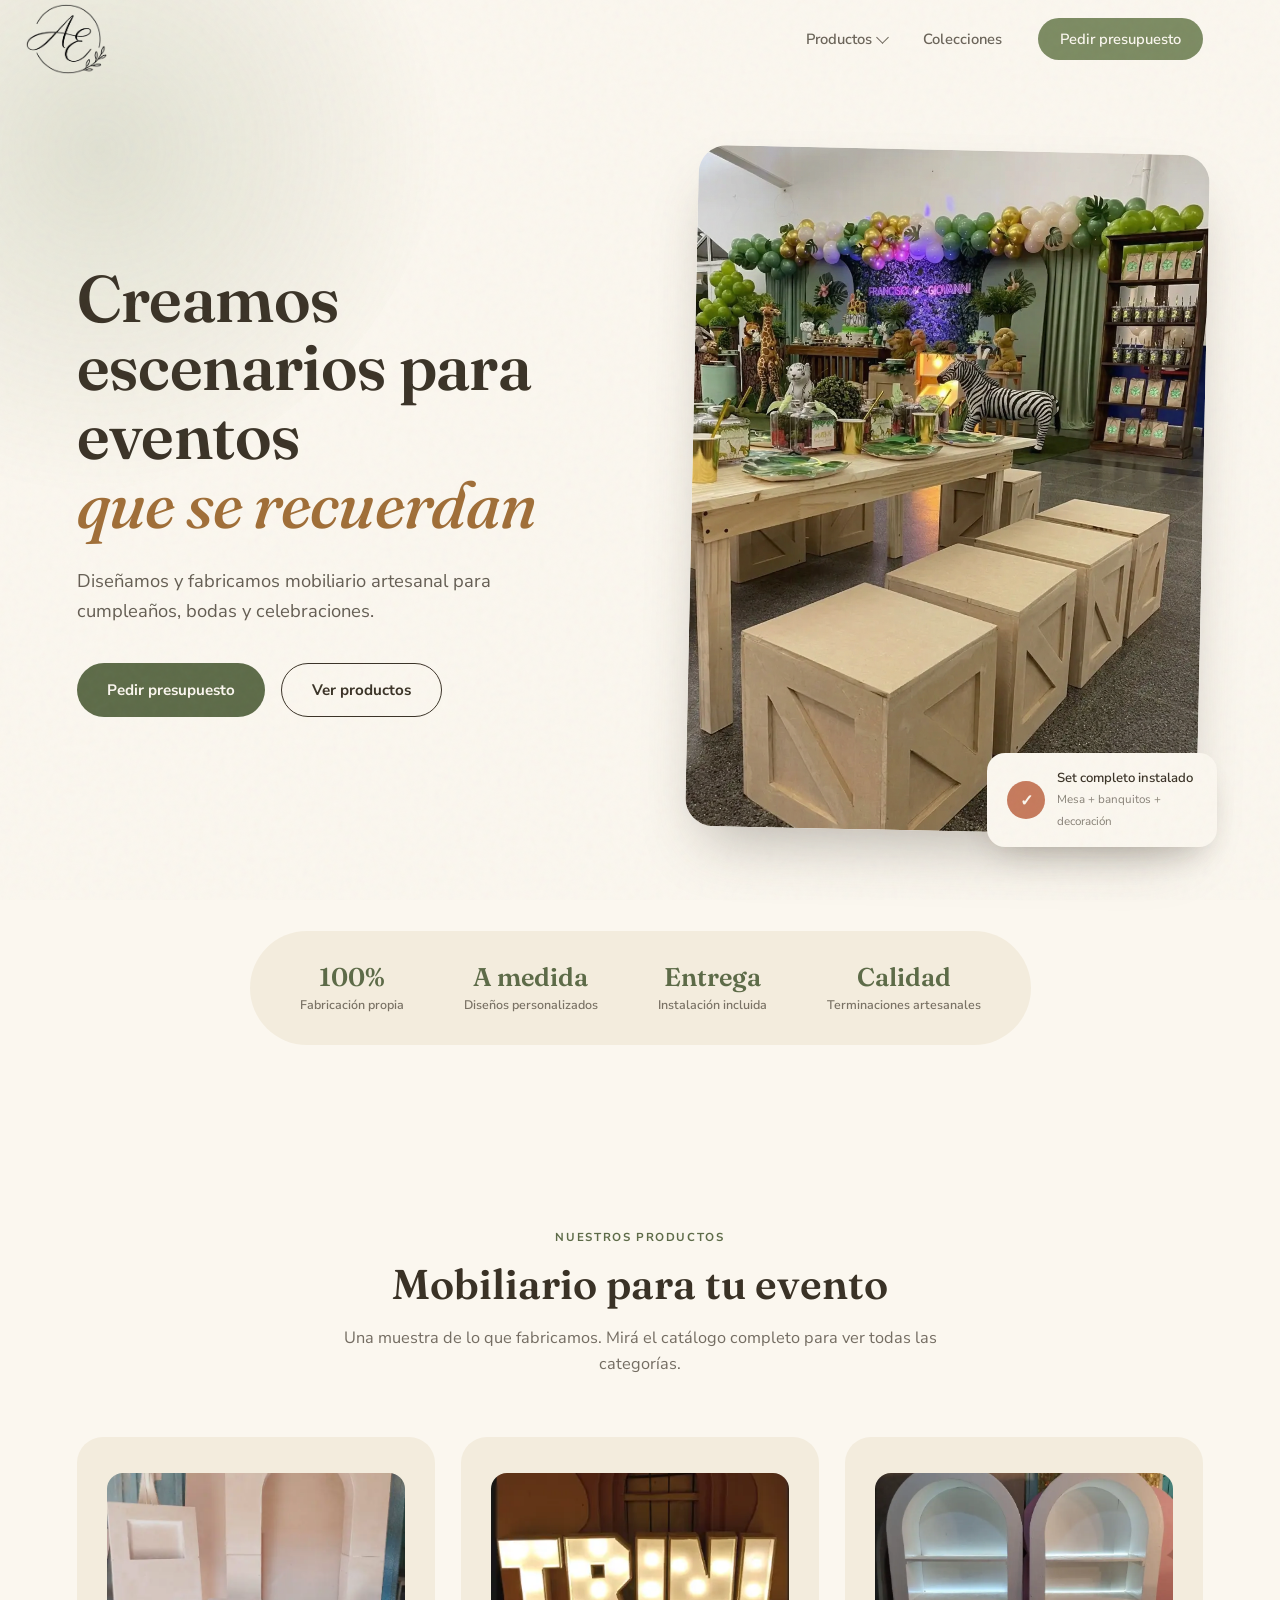
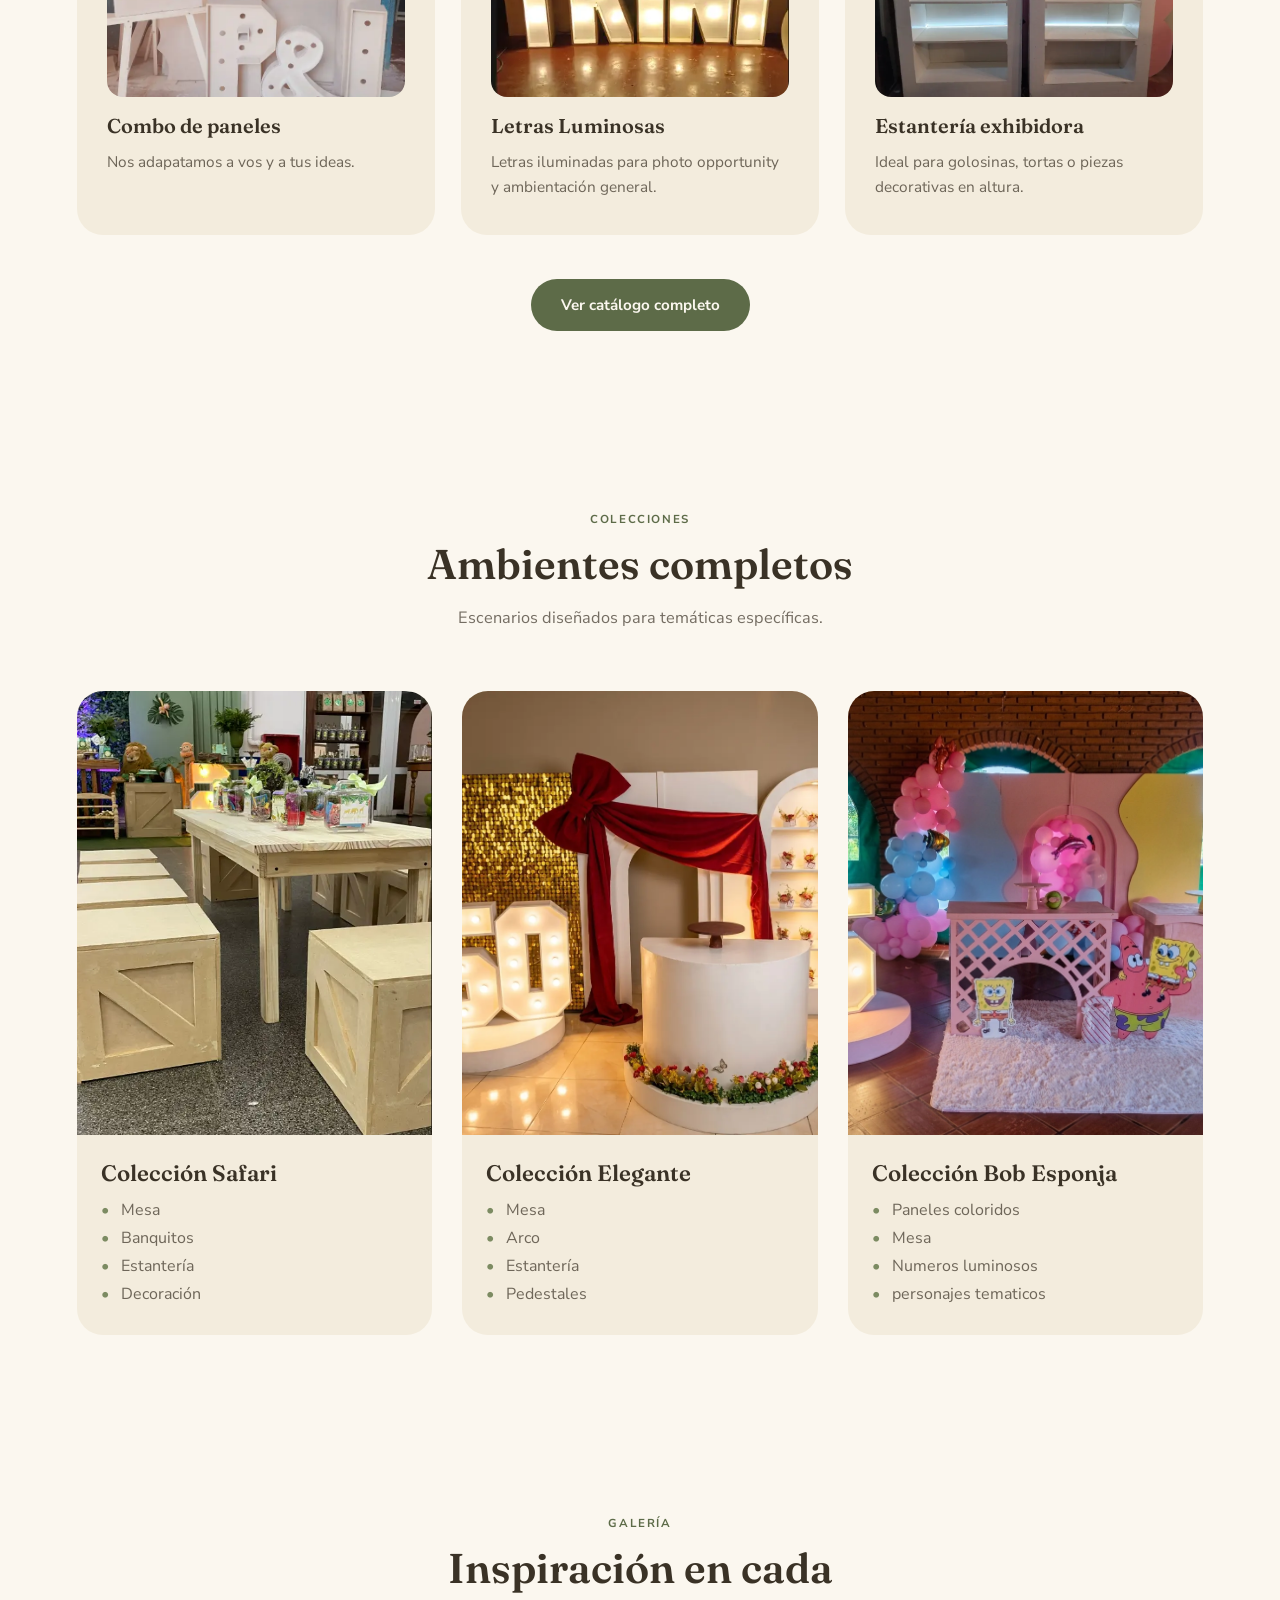
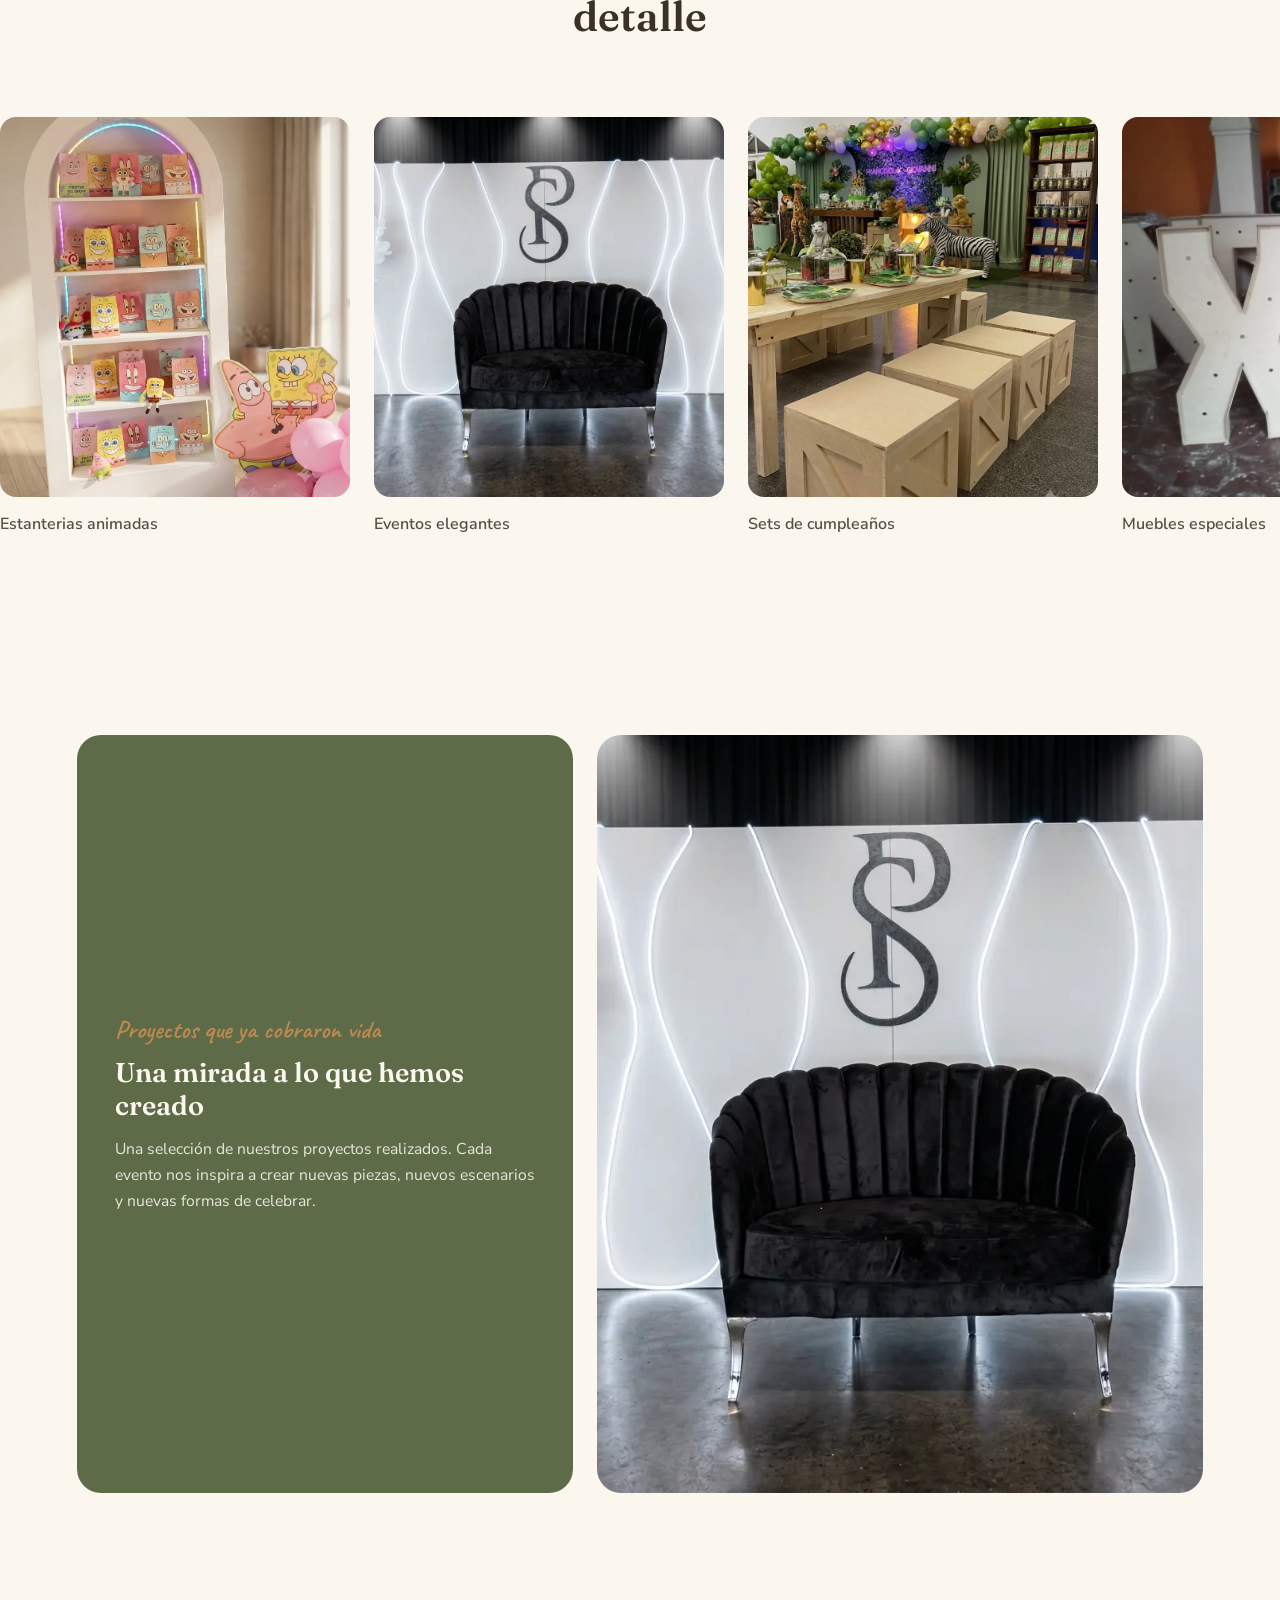
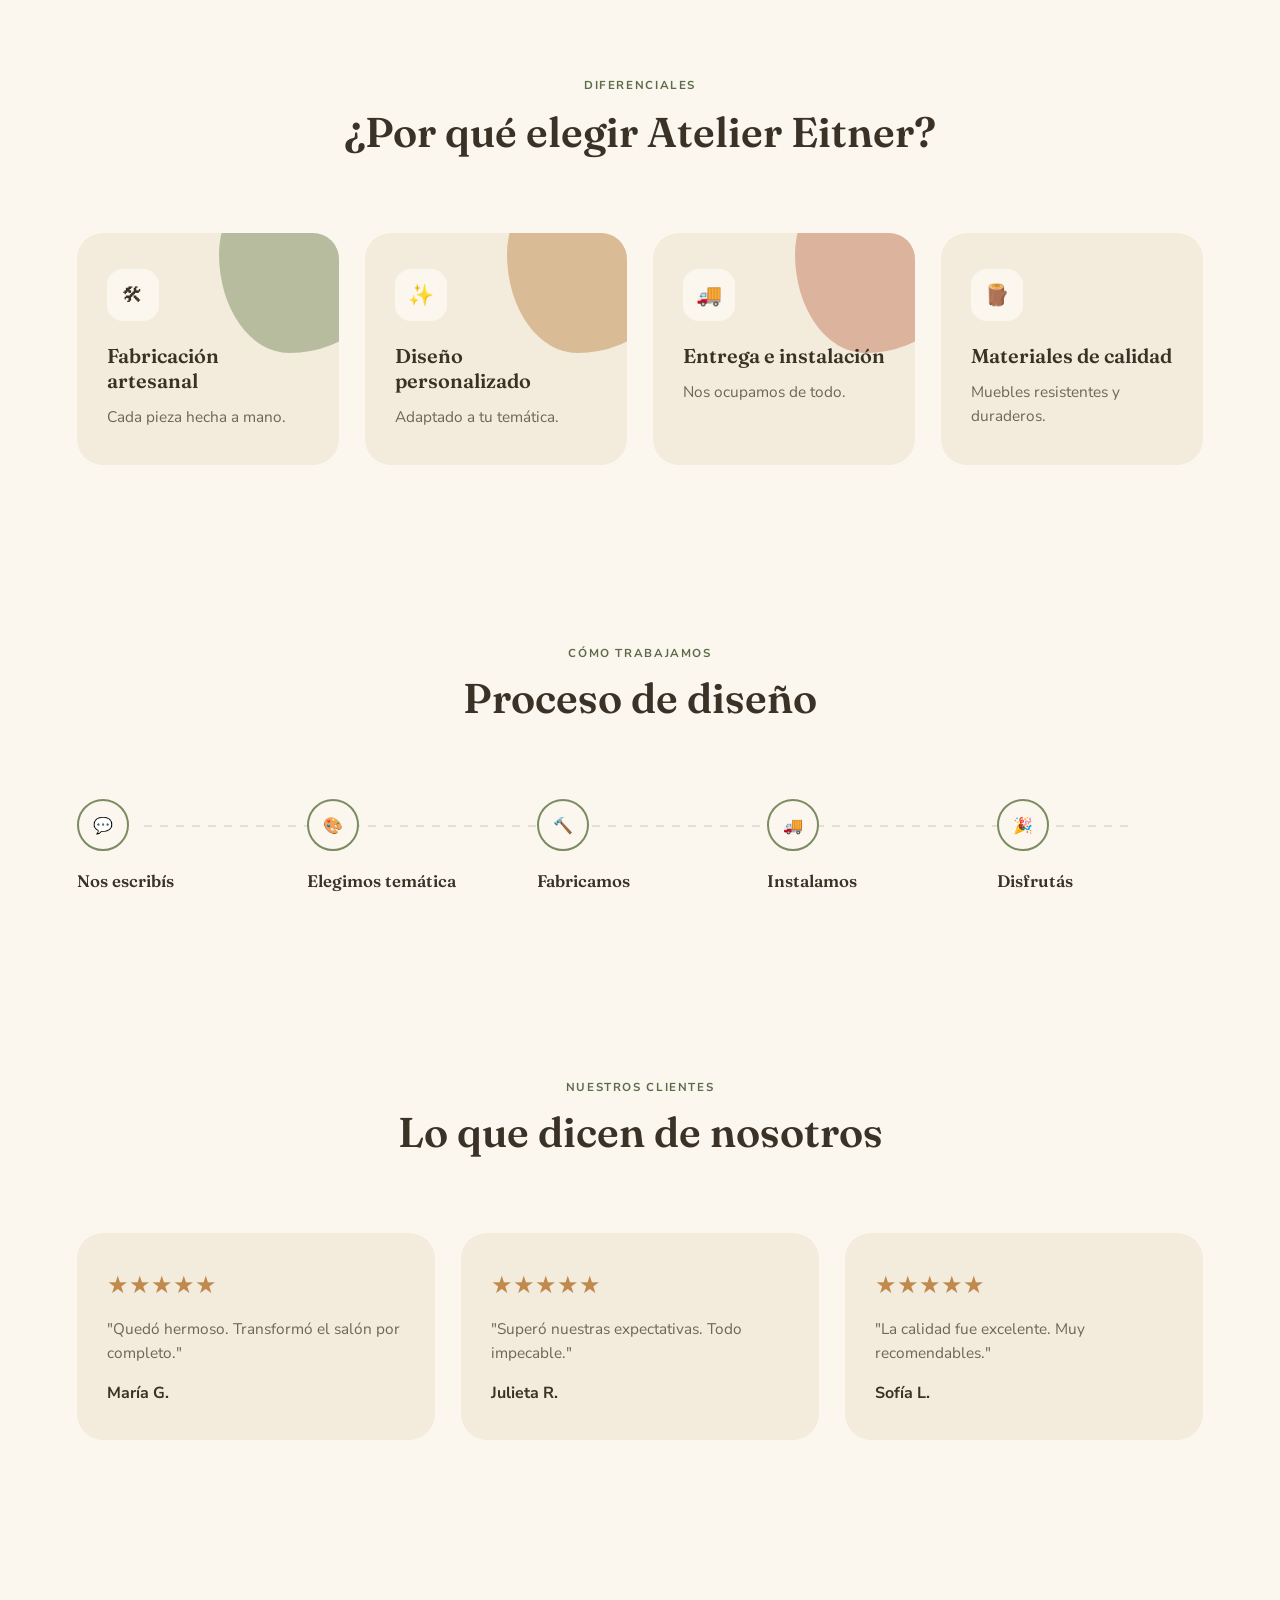
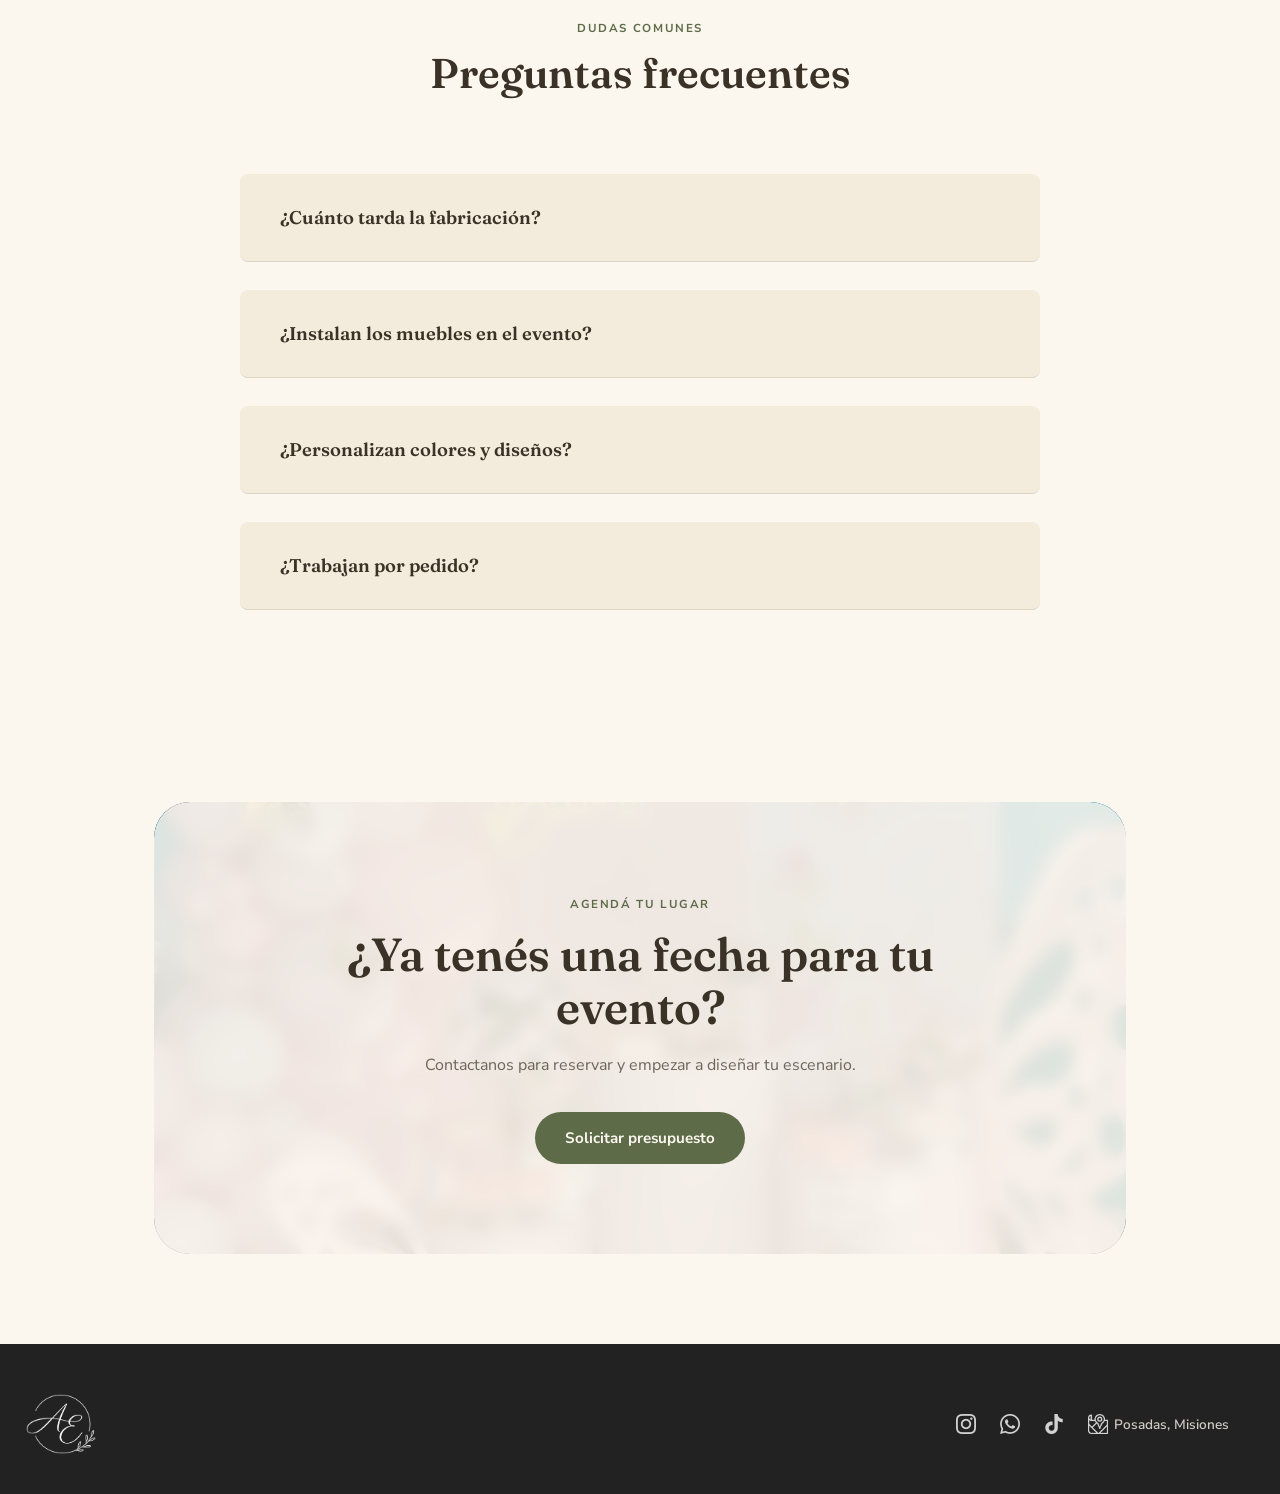
==== index.html @ 3f055b8c "mejora fotos" ====
<!DOCTYPE html>
<html lang="es">
<head>
<meta charset="UTF-8">
<meta name="viewport" content="width=device-width, initial-scale=1.0">
<title>Atelier Eitner — Escenografías para Eventos</title>
<link rel="preconnect" href="https://fonts.googleapis.com">
<link rel="preconnect" href="https://fonts.gstatic.com" crossorigin>
<link href="https://fonts.googleapis.com/css2?family=Alex+Brush&display=swap" rel="stylesheet">
<link href="https://fonts.googleapis.com/css2?family=Fraunces:ital,opsz,wght@0,9..144,400;0,9..144,500;0,9..144,600;1,9..144,500&family=Nunito+Sans:wght@400;500;600;700&family=Caveat:wght@600&display=swap" rel="stylesheet">
<link href="https://fonts.googleapis.com/css2?family=Great+Vibes&display=swap" rel="stylesheet">
<link rel="icon" type="image/x-icon" href="logos/favicon.ico">
<link rel="stylesheet" href="proyectt.css">
</head>
<body>

<header>
  <div class="logo">
    <a href="index.html" aria-label="Volver al inicio" title="Volver al inicio">
      <img src="logos/LOGO.webp" alt="Logo" class="header-logo">
    </a>
  </div>
  <button class="menu-toggle" id="menuToggle" aria-label="Abrir menú">
    <span></span>
    <span></span>
    <span></span>
  </button>
  <nav id="navMenu">
    <div class="nav-dropdown" id="productsDropdown">
      <button class="nav-dropdown-trigger" id="productsTrigger" aria-expanded="false">
        Productos <span class="chev"></span>
      </button>
      <div class="nav-dropdown-panel">
        <a href="catalogo.html?cat=mesas-candybar">Mesas y Muebles</a>
        <a href="catalogo.html?cat=estanterias-exhibidores">Estanterías y Exhibidores</a>
        <a href="catalogo.html?cat=fondos-paneles">Fondos y Paneles</a>
        <a href="catalogo.html?cat=letras-luminosas">Deco Luminosa</a>
        <div class="dropdown-divider"></div>
        <a href="catalogo.html" class="see-all">Ver todos los productos</a>
      </div>
    </div>
    <a href="#colecciones">Colecciones</a>
    <a href="#contacto" class="nav-cta">Pedir presupuesto</a>
  </nav>
</header>

<section class="hero fade-up">
  <div class="blob-bg"></div>
  <div class="hero-copy">
    <h1>Creamos escenarios para eventos<br><span class="accent">que se recuerdan</span></h1>
    <p class="lede">Diseñamos y fabricamos mobiliario artesanal para cumpleaños, bodas y celebraciones.</p>
    <div class="hero-actions">
      <a href="#contacto" class="btn btn-primary">Pedir presupuesto</a>
      <a href="#productos" class="btn btn-ghost">Ver productos</a>
    </div>
  </div>
  <div class="hero-media fade-left">
    <div class="frame">
      <img src="catalogo/SET_safari.webp" alt="Colección Safari - Mobiliario para Eventos">
    </div>
    <div class="float-card">
      <div class="ic">✓</div>
      <div><p>Set completo instalado</p><span>Mesa + banquitos + decoración</span></div>
    </div>
  </div>
</section>

<div class="strip fade-up">
  <div class="strip-inner">
    <div class="strip-item"><b>100%</b><span>Fabricación propia</span></div>
    <div class="strip-item"><b>A medida</b><span>Diseños personalizados</span></div>
    <div class="strip-item"><b>Entrega</b><span>Instalación incluida</span></div>
    <div class="strip-item"><b>Calidad</b><span>Terminaciones artesanales</span></div>
  </div>
</div>

<section id="productos" class="centered fade-up">
  <div class="section-head">
    <span class="eyebrow-txt">Nuestros productos</span>
    <h2>Mobiliario para tu evento</h2>
    <p>Una muestra de lo que fabricamos. Mirá el catálogo completo para ver todas las categorías.</p>
  </div>
  <div class="cards cards-3 cards-pairs" id="featuredGrid">

    <div class="card hover-scale">
      <div class="card-img-wrapper">
        <img src="catalogo/fondos y paneles (2).webp" alt="Mesa Candy Bar rústica" class="card-img" onload="this.parentElement.classList.add('loaded')">
      </div>
      <h3>Combo de paneles</h3>
      <p>Nos adapatamos a vos y a tus ideas.</p>
    </div>

    <div class="card hover-scale">
      <div class="card-img-wrapper">
        <img src="catalogo/letrasluminosas.webp" alt="Panel de fondo con luces" class="card-img" onload="this.parentElement.classList.add('loaded')">
      </div>
      <h3>Letras Luminosas</h3>
      <p>Letras iluminadas para photo opportunity y ambientación general.</p>
    </div>

    <div class="card hover-scale">
      <div class="card-img-wrapper">
        <img src="catalogo/estanterias y exhibidores (3).webp" alt="Estantería exhibidora" class="card-img" onload="this.parentElement.classList.add('loaded')">
      </div>
      <h3>Estantería exhibidora</h3>
      <p>Ideal para golosinas, tortas o piezas decorativas en altura.</p>
    </div>

  </div>
  <a href="catalogo.html" class="btn btn-primary" style="margin-top:44px;">Ver catálogo completo</a>
</section>

<section id="colecciones" class="fade-up">
  <div class="section-head centered">
    <span class="eyebrow-txt">Colecciones</span>
    <h2>Ambientes completos</h2>
    <p>Escenarios diseñados para temáticas específicas.</p>
  </div>
  <div class="collections-grid">
    <div class="collection-card hover-scale">
      <img src="catalogo/SET-safari.webp" alt="Colección Safari" class="coll-img">
      <div class="coll-info">
        <h3>Colección Safari</h3>
        <ul><li>Mesa</li><li>Banquitos</li><li>Estantería</li><li>Decoración</li></ul>
      </div>
    </div>
    <div class="collection-card hover-scale">
      <img src="catalogo/SET_cincuenta-anos.webp" alt="Colección Mariposas" class="coll-img">
      <div class="coll-info">
        <h3>Colección Elegante</h3>
        <ul><li>Mesa</li><li>Arco</li><li>Estantería</li><li>Pedestales</li></ul>
      </div>
    </div>
    <div class="collection-card hover-scale">
      <img src="catalogo/bobesponja.webp" alt="Colección Bob Esponja" class="coll-img">
      <div class="coll-info">
        <h3>Colección Bob Esponja</h3>
        <ul><li>Paneles coloridos</li><li>Mesa</li><li>Numeros luminosos</li><li>personajes tematicos</li></ul>
      </div>
    </div>
  </div>
</section>

<section id="galeria" class="fade-up">
  <div class="section-head centered">
    <span class="eyebrow-txt">Galería</span>
    <h2>Inspiración en cada detalle</h2>
  </div>
  <div class="carousel-container" id="galleryCarousel">
    <div class="carousel-track">
      <div class="carousel-item"><img src="catalogo/mueble.webp" alt="Inspiración"><p>Estanterias animadas</p></div>
      <div class="carousel-item"><img src="catalogo/SET_fondoluces.webp" alt="Inspiración"><p>Eventos elegantes</p></div>
      <div class="carousel-item"><img src="catalogo/SET_safari.webp" alt="Inspiración"><p>Sets de cumpleaños</p></div>
      <div class="carousel-item"><img src="catalogo/letras-luminosas.webp" alt="Inspiración"><p>Muebles especiales</p></div>
      <div class="carousel-item"><img src="catalogo/SET_cincuenta-anos.webp" alt="Inspiración"><p>Ambientes temáticos</p></div>
      <div class="carousel-item"><img src="catalogo/mesas y muebles (6).webp" alt="Inspiración"><p>Muebles únicos</p></div>
      <div class="carousel-item"><img src="catalogo/estanterias y exhibidores.webp" alt="Inspiración"><p>Estanterías a medida</p></div>
      
      <div class="carousel-item"><img src="catalogo/mueble.webp" alt="Inspiración"><p>Estilos rústicos</p></div>
      <div class="carousel-item"><img src="catalogo/SET_fondoluces.webp" alt="Inspiración"><p>Eventos elegantes</p></div>
      <div class="carousel-item"><img src="catalogo/SET_safari.webp" alt="Inspiración"><p>Sets de cumpleaños</p></div>
      <div class="carousel-item"><img src="catalogo/letras-luminosas.webp" alt="Inspiración"><p>Muebles especiales</p></div>
      <div class="carousel-item"><img src="catalogo/SET_cincuenta-anos.webp" alt="Inspiración"><p>Ambientes temáticos</p></div>
      <div class="carousel-item"><img src="catalogo/mesas y muebles (6).webp" alt="Inspiración"><p>Muebles únicos</p></div>
      <div class="carousel-item"><img src="catalogo/estanterias y exhibidores.webp" alt="Inspiración"><p>Estanterías a medida</p></div>
    </div>
  </div>
</section>

<section id="inspiracion" class="gallery-split fade-up">
  <div class="gallery-text">
    <span class="script">Proyectos que ya cobraron vida</span>
    <h3>Una mirada a lo que hemos creado</h3>
    <p>Una selección de nuestros proyectos realizados. Cada evento nos inspira a crear nuevas piezas, nuevos escenarios y nuevas formas de celebrar.</p>
  </div>
  <div class="img-wrapper">
    <img src="catalogo/SET_fondoluces.webp" alt="Inspiración con luces" class="g-left hover-scale">
    
  </div>
</section>
<!-- Modal con fotos del proceso -->
<div class="process-modal" id="processModal">
  <div class="process-content">
    <img src="foto/mesas y muebles (3).webp" alt="Mueble en proceso 1" class="process-img">
    <img src="foto/mesas y muebles (4).webp" alt="Mueble en proceso 2" class="process-img">
    <button class="close-modal" aria-label="Cerrar">✖</button>
  </div>
</div>

<section id="features" class="centered fade-up">
  <div class="section-head">
    <span class="eyebrow-txt">Diferenciales</span>
    <h2>¿Por qué elegir Atelier Eitner?</h2>
  </div>
  <div class="cards cards-4">
    <div class="card hover-scale">
      <div class="blob-bg"></div>
      <div class="card-icon">🛠</div>
      <h3>Fabricación artesanal</h3>
      <p>Cada pieza hecha a mano.</p>
    </div>
    <div class="card hover-scale">
      <div class="blob-bg"></div>
      <div class="card-icon">✨</div>
      <h3>Diseño personalizado</h3>
      <p>Adaptado a tu temática.</p>
    </div>
    <div class="card hover-scale">
      <div class="blob-bg"></div>
      <div class="card-icon">🚚</div>
      <h3>Entrega e instalación</h3>
      <p>Nos ocupamos de todo.</p>
    </div>
    <div class="card hover-scale">
      <div class="blob-bg"></div>
      <div class="card-icon">🪵</div>
      <h3>Materiales de calidad</h3>
      <p>Muebles resistentes y duraderos.</p>
    </div>
  </div>
</section>

<section id="proceso" class="fade-up">
  <div class="section-head centered">
    <span class="eyebrow-txt">Cómo trabajamos</span>
    <h2>Proceso de diseño</h2>
  </div>
  <div class="timeline" id="timelineCarousel">
    <div class="t-step">
      <div class="t-dot">💬</div>
      <h4>Nos escribís</h4>
    </div>
    <div class="t-step">
      <div class="t-dot">🎨</div>
      <h4>Elegimos temática</h4>
    </div>
    <div class="t-step">
      <div class="t-dot">🔨</div>
      <h4>Fabricamos</h4>
    </div>
    <div class="t-step">
      <div class="t-dot">🚚</div>
      <h4>Instalamos</h4>
    </div>
    <div class="t-step">
      <div class="t-dot">🎉</div>
      <h4>Disfrutás</h4>
    </div>
  </div>
</section>

<section id="testimonios" class="fade-up">
  <div class="section-head centered">
    <span class="eyebrow-txt">Nuestros Clientes</span>
    <h2>Lo que dicen de nosotros</h2>
  </div>
  <div class="cards cards-3">
    <div class="card hover-scale">
      <span style="color:var(--honey);font-size:1.5rem;">★★★★★</span>
      <p style="margin-top:16px;">"Quedó hermoso. Transformó el salón por completo."</p>
      <h4 style="margin-top:16px; font-weight:700;">María G.</h4>
    </div>
    <div class="card hover-scale">
      <span style="color:var(--honey);font-size:1.5rem;">★★★★★</span>
      <p style="margin-top:16px;">"Superó nuestras expectativas. Todo impecable."</p>
      <h4 style="margin-top:16px; font-weight:700;">Julieta R.</h4>
    </div>
    <div class="card hover-scale">
      <span style="color:var(--honey);font-size:1.5rem;">★★★★★</span>
      <p style="margin-top:16px;">"La calidad fue excelente. Muy recomendables."</p>
      <h4 style="margin-top:16px; font-weight:700;">Sofía L.</h4>
    </div>
  </div>
</section>

<section id="faq" class="fade-up">
  <div class="section-head centered">
    <span class="eyebrow-txt">Dudas Comunes</span>
    <h2>Preguntas frecuentes</h2>
  </div>
  <div class="faq-container">
    <details class="faq-item">
      <summary>¿Cuánto tarda la fabricación?</summary>
      <p>El proceso suele tomar de 7 a 15 días dependiendo de la complejidad de los diseños.</p>
    </details>
    <details class="faq-item">
      <summary>¿Instalan los muebles en el evento?</summary>
      <p>Sí, nos encargamos de todo el montaje en el lugar para que no te preocupes por nada.</p>
    </details>
    <details class="faq-item">
      <summary>¿Personalizan colores y diseños?</summary>
      <p>¡Por supuesto! Todo es adaptable a la temática de tu festejo. Solo envíanos tus ideas.</p>
    </details>
    <details class="faq-item">
      <summary>¿Trabajan por pedido?</summary>
      <p>Sí, trabajamos exclusivamente a pedido para asegurar piezas únicas.</p>
    </details>
  </div>
</section>

<section id="contacto" class="fade-up">
  <div class="cta" style="background-image:url('catalogo/SET_mariposa.webp'); background-size:cover; background-position:center;">
    <div class="cta-overlay" style="position:absolute; inset:0; background:rgba(251,247,239,0.88); backdrop-filter:blur(8px);"></div>
    <div class="cta-inner">
      <span class="eyebrow-txt">Agendá tu lugar</span>
      <h2 style="margin-top:14px;">¿Ya tenés una fecha para tu evento?</h2>
      <p>Contactanos para reservar y empezar a diseñar tu escenario.</p>
      <div class="cta-row">
        <a href="https://wa.me/5493765229332?text=Hola!%20Quería%20consultar%20por%20sus%20productos" target="_blank" rel="noopener noreferrer" class="btn btn-primary">Solicitar presupuesto</a>
      </div>
    </div>
  </div>
</section>

<footer>
  <div class="logo"><img src="logos/LOGO.webp" alt="Logo" class="footer-logo"></div>
  <div class="foot-links">
    <a href="https://www.instagram.com/DECOC_AR/" target="_blank" rel="noopener noreferrer"><img src="logos/instagram.webp" alt="Instagram" class="social-icon"></a>
    <a href="https://wa.me/5493765229332?text=Hola!%20Quería%20consultar%20por%20sus%20productos" target="_blank" rel="noopener noreferrer">
      <img src="logos/whatsapp.webp" alt="WhatsApp" class="social-icon"></a>
    <a href="https://www.tiktok.com/@carla.analia.eitn" target="_blank" rel="noopener noreferrer"><img src="logos/tiktok.webp" alt="TikTok" class="social-icon"></a>
    <a href="https://www.google.com/maps/search/?api=1&query=Posadas,+Misiones" target="_blank" rel="noopener noreferrer">
      <img src="logos/map_418760.webp" alt="Map" class="social-icon"> Posadas, Misiones
    </a>
  </div>
</footer>



<script src="nav.js"></script>
<script src="proyectt.js"></script>
</body>
</html>
---- proyectt.css ----
:root{
    --color-primary: #262626;
    --paper: #FBF7EF;
    --paper-soft: #F3ECDD;
    --ink: #3A3226;
    --sage: #7C8B62;
    --sage-deep: #5D6B48;
    --honey: #C08A4E;
    --honey-deep: #A06E37;
    --terracotta: #C67A5C;
    --line: rgba(58,50,38,0.12);
  }
  *{box-sizing:border-box;margin:0;padding:0;}
  html{scroll-behavior:smooth;}
  body{
    background:var(--paper);
    color:var(--ink);
    font-family:'Nunito Sans', sans-serif;
    -webkit-font-smoothing:antialiased;
    overflow-x:hidden;
  }
  img{max-width:100%;display:block;}
  a{color:inherit;text-decoration:none;}

  .display{
    font-family:'Fraunces', serif;
    font-optical-sizing:auto;
  }
  .script{
    font-family:'Caveat', cursive;
    font-weight:600;
  }
  .eyebrow-txt{
    font-family:'Nunito Sans',sans-serif;
    font-weight:700;
    letter-spacing:0.14em;
    text-transform:uppercase;
    font-size:0.72rem;
    color:var(--sage-deep);
  }

  /* organic blob backgrounds */
  .blob-bg{
    position:absolute;
    border-radius:42% 58% 61% 39% / 45% 41% 59% 55%;
    filter:blur(0px);
    z-index:0;
  }

  header{
    position:fixed;top:0;left:0;right:0;
    z-index:100;
    display:flex;align-items:center;justify-content:space-between;
    padding:4px 6vw 4px 2vw;
    background:transparent;
    transition: background 0.3s ease, backdrop-filter 0.3s ease, box-shadow 0.3s ease;
  }
  header.scrolled {
    background:rgba(251,247,239,0.1);
    backdrop-filter:blur(10px);
    box-shadow:0 4px 20px rgba(58,50,38,0.08);
  }
  .logo{
    display:flex;align-items:center;gap:0;
    font-size: 2.8rem;
  }
  header .logo img{ height:clamp(44px, 8vw, 70px); width:auto; }
  footer .logo img{ height:clamp(38px, 6vw, 60px); width:auto; }
  .logo-text{
    font-family:'Alex Brush', cursive;
    font-size: clamp(1.8rem, 5vw, 2.8rem);
    font-weight: 500;
    line-height: 1;
    padding-top: 2px;
    color: var(--color-primary);
  }
  .logo-leaf{
    width:26px;height:26px;
    background:var(--sage);
    border-radius:0% 60% 60% 60%;
    flex-shrink:0;
  }
  nav{display:flex;gap:36px;align-items:center;}
  nav a{
    font-family:'Nunito Sans',sans-serif;
    font-size:0.92rem;
    font-weight:600;
    opacity:0.75;
    transition:opacity .2s;
  }
  nav a:hover{opacity:1;}
  .nav-cta{
    background:var(--sage);
    color:var(--paper)!important;
    padding:11px 22px;
    border-radius:100px;
    opacity:1!important;
  }

  /* Hamburger Button */
  .menu-toggle {
    display: none;
    flex-direction: column;
    justify-content: space-between;
    width: 24px;
    height: 18px;
    background: transparent;
    border: none;
    cursor: pointer;
    z-index: 110;
    padding: 0;
  }
  .menu-toggle span {
    width: 100%;
    height: 2px;
    background-color: var(--ink);
    border-radius: 2px;
    transition: transform 0.3s ease, opacity 0.3s ease, background-color 0.3s ease;
  }
  .menu-toggle.active span:nth-child(1) {
    transform: translateY(8px) rotate(45deg);
  }
  .menu-toggle.active span:nth-child(2) {
    opacity: 0;
  }
  .menu-toggle.active span:nth-child(3) {
    transform: translateY(-8px) rotate(-45deg);
  }

  /* Responsive Header Navigation */
  @media (max-width: 820px) {
    .menu-toggle {
      display: flex;
    }
    nav {
      position: fixed;
      top: 0;
      right: -100%;
      width: 280px;
      height: 100vh;
      background: var(--paper-soft);
      box-shadow: -10px 0 30px rgba(58,50,38,0.15);
      flex-direction: column;
      justify-content: flex-start;
      gap: 30px;
      padding: 80px 40px 40px 40px;
      transition: right 0.4s cubic-bezier(0.16, 1, 0.3, 1);
      z-index: 105;
    }
    nav.nav-open {
      right: 0;
    }
    nav a {
      font-size: 1.1rem;
      width: 100%;
      text-align: center;
    }
    nav .nav-cta {
      display: inline-block;
      width: auto;
      margin: 0 auto;
    }
  }

  /* ===== HERO ===== */
  .hero{
    position:relative;
    padding:clamp(100px, 15vw, 150px) 6vw clamp(60px, 8vw, 100px);
    display:grid;
    grid-template-columns:minmax(260px,1fr) minmax(200px,0.92fr);
    gap:60px;
    align-items:center;
    overflow:hidden;
  }
  .hero .blob-bg{
    width:520px;height:520px;
    background:var(--sage);
    opacity:0.13;
    top:-120px;left:-160px;
  }
  .hero-copy{position:relative;z-index:2;}
  .eyebrow{
    display:inline-flex;align-items:center;gap:8px;
    background:var(--paper-soft);
    padding:8px 16px;
    border-radius:100px;
    margin-bottom:26px;
  }
  .eyebrow span.dot{width:6px;height:6px;border-radius:50%;background:var(--terracotta);}
  h1{
    font-family:'Fraunces',serif;
    font-weight:600;
    font-size:clamp(1.9rem, 6vw, 4.1rem);
    line-height:1.05;
    letter-spacing:-0.01em;
    margin-bottom:26px;
  }
  h1 .accent{
    font-style:italic;
    color:var(--honey-deep);
    font-weight:500;
  }
  .hero p.lede{
    font-size:1.15rem;
    line-height:1.65;
    max-width:460px;
    color:rgba(58,50,38,0.78);
    margin-bottom:36px;
  }
  .hero-actions{display:flex;gap:16px;flex-wrap:wrap;}
  .btn{
    font-family:'Nunito Sans',sans-serif;
    font-weight:700;
    font-size:clamp(0.85rem,2vw,0.95rem);
    padding:clamp(12px,2vw,16px) clamp(20px,4vw,30px);
    border-radius:100px;
    display:inline-flex;
    align-items:center;
    gap:8px;
    transition:transform .18s ease, box-shadow .18s ease;
  }
  .btn-primary{background:var(--sage-deep); color:var(--paper);}
  .btn-primary:hover{transform:translateY(-2px); box-shadow:0 10px 22px rgba(93,107,72,0.28);}
  .btn-ghost{border:1.5px solid var(--ink); color:var(--ink);}
  .btn-ghost:hover{background:var(--ink); color:var(--paper);}

/* Remove default focus outline on buttons */
.btn:focus,
.btn-primary:focus,
.btn-ghost:focus {
  outline: none;
  box-shadow: none;
}


  .hero-media{
    position:relative;
    z-index:2;
  }
  .hero-media .frame{
    border-radius:28px;
    overflow:hidden;
    box-shadow:0 30px 60px -20px rgba(58,50,38,0.35);
    transform:rotate(1.2deg);
  }
  .hero-media img{width:100%; object-fit:cover; aspect-ratio:3/4;}
  .float-card{
    position:absolute;
    bottom:clamp(-16px, -3vw, -10px);
    right:clamp(-14px, -3vw, -30px);
    background:var(--paper);
    border-radius:18px;
    padding:clamp(12px,2.5vw,16px) clamp(14px,3vw,20px);
    box-shadow:0 16px 34px -14px rgba(58,50,38,0.3);
    display:flex;align-items:center;gap:12px;
    max-width:clamp(160px, 40vw, 230px);
  }
  .float-card .ic{
    width:clamp(30px,6vw,38px); height:clamp(30px,6vw,38px);
    border-radius:50%;
    background:var(--terracotta);
    flex-shrink:0;
    display:flex;align-items:center;justify-content:center;
    color:var(--paper);font-family:'Fraunces',serif;font-weight:600;
  }
  .float-card p{font-size:clamp(0.74rem, 2vw, 0.82rem);line-height:1.4;font-weight:600;}
  .float-card span{font-size:0.72rem;opacity:0.6;}

  @media (max-width:900px){
    .hero{
      grid-template-columns:1fr 0.85fr;
      gap:24px;
      padding-top:100px;
    }
    .hero-media .frame{transform:none;}
  }

  @media (max-width:600px){
    .hero{
      grid-template-columns:0.9fr 1.1fr;
      grid-template-areas:
        "copy media"
        "actions actions";
      gap:16px 10px;
      padding-left:5vw;
      padding-right:5vw;
      align-items:start;
    }
    .hero-copy{grid-area:copy;}
    .hero-media{grid-area:media;}
    h1{font-size:clamp(1.5rem, 6.5vw, 1.9rem); margin-bottom:14px;}
    .hero p.lede{
      max-width:none;
      font-size:0.95rem;
      line-height:1.5;
      margin-bottom:0;
    }
    .hero-actions{
      grid-area:actions;
      gap:12px;
      margin-top:6px;
    }
    .btn{padding:10px 16px; font-size:0.78rem;}
    .float-card{
      max-width:clamp(90px, 30vw, 130px);
      right:-4px;
      bottom:-6px;
      gap:5px;
      padding:6px 8px;
      border-radius:12px;
    }
    .float-card .ic{
      width:18px; height:18px;
      font-size:0.6rem;
    }
    .float-card p{font-size:0.52rem; margin-bottom:1px;}
    .float-card span{font-size:0.44rem;}
  }

  /* ===== STRIP ===== */
  .strip{
    display:flex;
    justify-content:center;
    gap:0;
    flex-wrap:wrap;
    padding:0 6vw 90px;
  }
  .strip-inner{
    display:flex;
    gap:60px;
    padding:30px 50px;
    background:var(--paper-soft);
    border-radius:100px;
    flex-wrap:wrap;
    justify-content:center;
  }
  .strip-item{text-align:center;}
  .strip-item b{
    font-family:'Fraunces',serif;
    font-size:1.6rem;
    font-weight:600;
    color:var(--sage-deep);
    display:block;
  }
  .strip-item span{font-size:0.78rem; opacity:0.65; font-weight:600;}

  @media (max-width:600px){
    .strip{padding:0 5vw 60px;}
    .strip-inner{
      display:grid;
      grid-template-columns:1fr 1fr;
      gap:22px 16px;
      padding:22px 18px;
      border-radius:28px;
    }
    .strip-item b{font-size:1.15rem;}
    .strip-item span{font-size:0.68rem;}
  }

  section{padding:clamp(40px, 8vw, 90px) 6vw; position:relative;}
  .section-head{
    max-width:640px;
    margin:0 auto 60px;
    text-align:center;
  }
  .section-head h2{
    font-family:'Fraunces',serif;
    font-weight:600;
    font-size:clamp(1.5rem, 4vw, 2.6rem);
    line-height:1.15;
    margin:14px 0 16px;
  }
  .section-head p{
    color:rgba(58,50,38,0.7);
    line-height:1.6;
    font-size:1.02rem;
  }
  .centered{display:flex; flex-direction:column; align-items:center;}

  /* ===== PRODUCTOS ===== */
  .cards{
    display:grid;
    gap:26px;
  }
  .cards-3{ grid-template-columns:repeat(3,1fr); }
  .cards-4{ grid-template-columns:repeat(4,1fr); }

  @media (max-width:820px){
    .cards-4{ grid-template-columns:1fr; }       /* Features → lista */
    .cards-pairs{ grid-template-columns:repeat(2,1fr); gap:clamp(12px,3vw,18px); } /* Productos → pares */
    .cards-pairs .card{
      padding:clamp(16px,4vw,24px) clamp(14px,3.5vw,20px);
    }
    .cards-pairs .card h3{ font-size:clamp(0.95rem,3.2vw,1.1rem); }
    .cards-pairs .card p{ font-size:clamp(0.78rem,2.5vw,0.88rem); line-height:1.45; }
    .cards-pairs .card img, .cards-pairs .card .card-img-wrapper{ aspect-ratio:1/1 !important; } /* más cuadrada */
    .cards-3:not(.cards-pairs){ grid-template-columns:1fr; } /* Testimonios → lista */
    .card .blob-bg {
      display: none;
    }
    #featuredGrid .card:last-child {
      display: none;
    }
  }
  @media (max-width:480px){
    .cards-pairs{ grid-template-columns:repeat(2,1fr); gap:10px; }
  }
  .card{
    background:var(--paper-soft);
    border-radius:26px;
    padding:36px 30px;
    position:relative;
    overflow:hidden;
  }
  .card .blob-bg{
    width:180px;height:180px;
    right:-60px;top:-60px;
    opacity:0.5;
  }
  /* Shimmer effect for image loading */
  @keyframes shimmer {
    0% {
      background-position: -200% 0;
    }
    100% {
      background-position: 200% 0;
    }
  }

  .card-img-wrapper {
    position: relative;
    z-index: 1;
    border-radius: 16px;
    margin-bottom: 16px;
    aspect-ratio: 4/3;
    width: 100%;
    overflow: hidden;
    background: linear-gradient(90deg, var(--paper-soft) 25%, rgba(58,50,38,0.07) 37%, var(--paper-soft) 63%);
    background-size: 200% 100%;
    animation: shimmer 1.6s infinite linear;
  }

  .card-img-wrapper img {
    width: 100%;
    height: 100%;
    object-fit: cover;
    opacity: 0;
    transition: opacity 0.4s cubic-bezier(0.25, 0.46, 0.45, 0.94);
    display: block;
  }

  .card-img-wrapper.loaded {
    animation: none;
    background: transparent;
  }

  .card-img-wrapper.loaded img {
    opacity: 1;
  }

  .card img {
    position:relative;
    z-index:1;
  }
  .card:nth-child(1) .blob-bg{background:var(--sage);}
  .card:nth-child(2) .blob-bg{background:var(--honey);}
  .card:nth-child(3) .blob-bg{background:var(--terracotta);}
  .card-icon{
    width:52px;height:52px;
    border-radius:16px;
    background:var(--paper);
    display:flex;align-items:center;justify-content:center;
    margin-bottom:22px;
    font-family:'Fraunces',serif;
    font-size:1.3rem;
    position:relative;z-index:1;
  }
  .card h3{
    font-family:'Fraunces',serif;
    font-weight:600;
    font-size:clamp(1rem, 2vw, 1.25rem);
    margin-bottom:12px;
    position:relative;z-index:1;
  }
  .card p{
    color:rgba(58,50,38,0.72);
    line-height:1.6;
    font-size:0.96rem;
    position:relative;z-index:1;
  }


  /* ===== GALERIA ===== */
  .gallery-split{
    display:grid;
    grid-template-columns:0.9fr 1.1fr; /* texto angosto / foto ancha */
    gap:24px;
    align-items:center;
  }
  .gallery-split img{
    border-radius:24px;
    width:100%;
    object-fit:cover;
  }
  .gallery-split .g-left{ aspect-ratio:4/5; height:auto; }
  .gallery-text{
    background:var(--sage-deep);
    color:var(--paper);
    border-radius:24px;
    padding:44px 38px;
    height:100%;
    display:flex;
    flex-direction:column;
    justify-content:center;
  }
  .gallery-text .script{color:var(--honey); font-size:1.6rem; display:block; margin-bottom:10px;}
  .gallery-text h3{font-family:'Fraunces',serif; font-size:clamp(1.2rem, 3vw, 1.7rem); font-weight:600; margin-bottom:16px; line-height:1.2;}
  .gallery-text p{line-height:1.65; opacity:0.88; font-size:0.98rem;}

  @media (max-width:900px){
    .gallery-split{ grid-template-columns:1fr; }
  }

  /* ===== PROCESO ===== */
  /* ===== PROCESO Y BOTÓN SOBRE FOTO ===== */
  .img-wrapper {
    position: relative;
    width: 100%;
    height: 100%;
  }
  .view-more-btn {
    position: absolute;
    bottom: 20px;
    right: 20px;
    background: rgba(251,247,239,0.9); /* fondo claro semi-transparente para resaltar sobre la foto oscura */
    color: var(--ink);
    border: none;
    padding: 10px 20px;
    border-radius: 30px;
    cursor: pointer;
    font-weight: 700;
    font-size: 0.85rem;
    text-transform: uppercase;
    letter-spacing: 0.05em;
    box-shadow: 0 4px 15px rgba(0,0,0,0.25);
    transition: background 0.3s ease, transform 0.3s ease, box-shadow 0.3s ease;
    z-index: 10;
  }
  .view-more-btn:hover {
    background: var(--paper);
    transform: translateY(-2px);
    box-shadow: 0 6px 20px rgba(0,0,0,0.3);
  }
  .process-modal {
    display: none;
    position: fixed;
    inset: 0;
    background: rgba(0,0,0,0.7);
    justify-content: center;
    align-items: center;
    z-index: 2000;
    backdrop-filter: blur(5px);
  }
  .process-content {
    background: var(--paper);
    padding: 30px;
    border-radius: 20px;
    display: flex;
    gap: 20px;
    flex-wrap: wrap;
    position: relative;
    max-width: 90vw;
    box-shadow: 0 20px 50px rgba(0,0,0,0.3);
  }
  .process-img {
    width: 320px;
    height: 240px;
    border-radius: 12px;
    object-fit: cover;
    box-shadow: 0 4px 15px rgba(0,0,0,0.1);
    transition: transform 0.3s ease;
  }
  .process-img:hover {
    transform: scale(1.03);
  }
  .close-modal {
    position: absolute;
    top: 12px;
    right: 12px;
    background: var(--paper-soft);
    border: none;
    font-size: 1rem;
    cursor: pointer;
    color: var(--ink);
    width: 32px;
    height: 32px;
    border-radius: 50%;
    display: flex;
    align-items: center;
    justify-content: center;
    transition: background 0.2s ease;
  }
  .close-modal:hover {
    background: var(--ink);
    color: var(--paper);
  }
  .timeline{
    display:grid;
    grid-template-columns:repeat(5,1fr);
    gap:24px;
    position:relative;
  }
  .timeline::before{
    content:"";
    position:absolute;
    top:26px;left:6%;right:6%;
    height:2px;
    background:repeating-linear-gradient(90deg, var(--line) 0 8px, transparent 8px 16px);
    z-index:0;
  }
  .t-step{position:relative; z-index:1;}
  .t-dot{
    width:52px;height:52px;
    border-radius:50%;
    background:var(--paper);
    border:2px solid var(--sage);
    display:flex;align-items:center;justify-content:center;
    font-family:'Fraunces',serif;
    font-weight:600;
    color:var(--sage-deep);
    margin-bottom:20px;
  }
  .t-step h4{font-family:'Fraunces',serif; font-weight:600; font-size:1.05rem; margin-bottom:8px;}
  .t-step p{font-size:0.9rem; color:rgba(58,50,38,0.68); line-height:1.55;}
  @media (max-width:820px){
    .timeline{
      display:flex;
      grid-template-columns:unset;
      overflow-x:auto;
      scroll-snap-type:x mandatory;
      gap:16px;
      padding-bottom:14px;
      -webkit-overflow-scrolling:touch;
      scrollbar-width: none; /* Firefox */
      -ms-overflow-style: none; /* IE 10+ */
    }
    .timeline::-webkit-scrollbar {
      display: none; /* Chrome/Safari/Webkit */
    }
    .timeline::before{ display:none; }
    .t-step{
      flex:0 0 68%;
      scroll-snap-align:start;
      background:var(--paper-soft);
      border-radius:20px;
      padding:22px;
    }
  }
  @media (max-width:480px){
    .t-step{ flex:0 0 78%; }
  }

  /* ===== CTA ===== */
  .cta{
    background:var(--paper-soft);
    border-radius:36px;
    margin:0 6vw;
    padding:clamp(50px, 8vw, 90px) 6vw;
    text-align:center;
    position:relative;
    overflow:hidden;
  }
  .cta .blob-bg{
    width:400px;height:400px;
    background:var(--terracotta);
    opacity:0.15;
    bottom:-180px;right:-120px;
  }
  .cta-inner{position:relative; z-index:1;}
  .cta h2{
    font-family:'Fraunces',serif;
    font-weight:600;
    font-size:clamp(1.5rem, 4vw, 2.9rem);
    max-width:600px;
    margin:0 auto 18px;
    line-height:1.15;
  }
  .cta p{
    max-width:440px;
    margin:0 auto 34px;
    color:rgba(58,50,38,0.72);
    line-height:1.6;
  }
  .cta-row{display:flex;gap:16px;justify-content:center;flex-wrap:wrap;}

  footer{
    background:#222222; /* fondo oscuro */
    color:var(--paper); /* texto claro */
    padding:clamp(24px,6vw,50px) clamp(16px,4vw,6vw) clamp(20px,4vw,40px) clamp(16px,4vw,2vw);
    display:flex;justify-content:space-between;align-items:center;
    gap:clamp(8px,2.5vw,16px);
    flex-wrap:nowrap; /* forzar una sola fila */
  }
  footer .logo img.footer-logo{
    height:clamp(32px,7vw,60px); width:auto;
    filter: brightness(0) invert(1); /* logo blanco */
  }
  footer .foot-links{
    display:flex;
    gap:clamp(8px,2.5vw,24px);
    flex-wrap:nowrap;
  }
  footer .foot-links a{
    color:var(--paper);
    font-size:clamp(0.62rem,2vw,0.85rem);
    font-weight:600;
    opacity:0.8;
    display:flex;align-items:center;
    gap:6px;
    white-space:nowrap;
  }
  footer .foot-links a:hover{opacity:1;}
  .social-icon{
    width:20px;height:20px;
    filter: brightness(0) invert(1); /* iconos claros */
  }
  
  @media (max-width:340px){
    footer{ flex-wrap:wrap; justify-content:center; text-align:center; }
  }

  @media (prefers-reduced-motion: reduce){ html{scroll-behavior:auto;} }

  /* ===== NUEVAS SECCIONES Y EFECTOS ===== */

  /* Animaciones y Hover */
  .hover-scale {
    transition: transform 0.3s ease, box-shadow 0.3s ease;
  }
  .hover-scale:hover {
    transform: translateY(-5px);
    box-shadow: 0 15px 35px rgba(58,50,38,0.15);
  }
  
  @keyframes fadeUp {
    from { opacity: 0; transform: translateY(30px); }
    to { opacity: 1; transform: translateY(0); }
  }
  @keyframes fadeLeft {
    from { opacity: 0; transform: translateX(30px); }
    to { opacity: 1; transform: translateX(0); }
  }
  .fade-up {
    animation: fadeUp 1s ease forwards;
  }
  .fade-left {
    animation: fadeLeft 1s ease forwards;
  }

  /* Ruido de fondo sutil en body */
  body::after {
    content: '';
    position: fixed;
    top: 0; left: 0; right: 0; bottom: 0;
    pointer-events: none;
    z-index: 9999;
    opacity: 0.04;
    background-image: url("data:image/svg+xml,%3Csvg viewBox='0 0 200 200' xmlns='http://www.w3.org/2000/svg'%3E%3Cfilter id='noiseFilter'%3E%3CfeTurbulence type='fractalNoise' baseFrequency='0.65' numOctaves='3' stitchTiles='stitch'/%3E%3C/filter%3E%3Crect width='100%25' height='100%25' filter='url(%23noiseFilter)'/%3E%3C/svg%3E");
  }

  /* Blobs más grandes y degradados */
  .hero .blob-bg {
    width: 700px; height: 700px;
    background: radial-gradient(circle, var(--sage) 0%, transparent 70%);
    opacity: 0.2;
    top: -200px; left: -250px;
  }

  /* Colecciones Grid */
  .collections-grid {
    display: grid;
    grid-template-columns: repeat(auto-fit, minmax(300px, 1fr));
    gap: 30px;
    margin-top: 40px;
  }
  .collection-card {
    background: var(--paper-soft);
    border-radius: 26px;
    overflow: hidden;
  }
  .coll-img {
    width: 100%;
    aspect-ratio: 4/5;
    object-fit: cover;
  }
  .coll-info {
    padding: 24px;
  }
  .coll-info h3 {
    font-family: 'Fraunces', serif;
    font-weight: 600;
    font-size: clamp(1.1rem, 2.5vw, 1.4rem);
    margin-bottom: 12px;
  }
  .coll-info ul {
    list-style: none;
    color: rgba(58,50,38,0.72);
  }
  .coll-info ul li {
    margin-bottom: 6px;
    position: relative;
    padding-left: 20px;
  }
  .coll-info ul li::before {
    content: '•';
    color: var(--sage);
    position: absolute;
    left: 0;
  }

  /* Carousel Gallery */
  #galeria {
    padding-left: 0;
    padding-right: 0;
  }
  #galeria .section-head {
    padding-left: 6vw;
    padding-right: 6vw;
  }

  .carousel-container {
    width: 100%;
    overflow-x: auto;
    position: relative;
    padding-bottom: 20px;
    display: flex;
    margin-top: 40px;
    scrollbar-width: none; /* Firefox */
    -ms-overflow-style: none; /* IE 10+ */
  }
  .carousel-container::-webkit-scrollbar {
    display: none; /* Chrome/Safari/Webkit */
  }
  
  .carousel-track {
    display: flex;
    gap: 24px;
    width: max-content;
  }
  
  .carousel-item {
    flex-shrink: 0;
    width: 350px;
    display: flex;
    flex-direction: column;
    gap: 16px;
  }
  
  .carousel-item img {
    width: 100%;
    height: 380px;
    object-fit: cover;
    border-radius: 16px;
    transition: transform 0.4s ease;
  }
  
  .carousel-item:hover img {
    transform: scale(1.02);
  }
  
  .carousel-item p {
    font-family: 'Nunito Sans', sans-serif;
    font-size: 1rem;
    color: var(--ink);
    opacity: 0.85;
    font-weight: 600;
  }

  @media (max-width: 900px) {
    .carousel-item { width: 300px; }
    .carousel-item img { height: 320px; }
  }
  @media (max-width: 600px) {
    .carousel-item { width: 260px; }
    .carousel-item img { height: 280px; }
  }

  /* FAQ Acordeón */
  .faq-container {
    max-width: 800px;
    margin: 0 auto;
    display: flex;
    flex-direction: column;
    gap: 16px;
  }
  .faq-item {
    background: var(--paper-soft);
    border-radius: 16px;
    padding: 20px 24px;
    cursor: pointer;
  }
  .faq-item summary {
    font-family: 'Fraunces', serif;
    font-weight: 600;
    font-size: 1.15rem;
    list-style: none;
    outline: none;
  }
  .faq-item summary::-webkit-details-marker {
    display: none;
  }
  .faq-item p {
    margin-top: 12px;
    color: rgba(58,50,38,0.72);
    line-height: 1.6;
  }

  /* ===== FILTROS Y LIGHTBOX (catálogo dinámico) ===== */
  .product-filters {
    display: flex;
    justify-content: center;
    gap: 12px;
    margin-bottom: 40px;
    width: 100%;
    overflow-x: auto;
    padding: 8px 4px;
    scrollbar-width: none; /* Firefox */
  }
  .product-filters::-webkit-scrollbar {
    display: none; /* Safari/Chrome */
  }

  .filter-btn {
    background: var(--paper-soft);
    color: var(--ink);
    border: none;
    padding: 10px 22px;
    border-radius: 100px;
    font-family: 'Nunito Sans', sans-serif;
    font-weight: 700;
    font-size: 0.9rem;
    cursor: pointer;
    white-space: nowrap;
    transition: all 0.3s ease;
    box-shadow: 0 2px 8px rgba(58,50,38,0.05);
  }

  .filter-btn:hover {
    background: var(--sage);
    color: var(--paper);
    transform: translateY(-1px);
  }

  .filter-btn.active {
    background: var(--sage-deep);
    color: var(--paper);
    box-shadow: 0 4px 12px rgba(93,107,72,0.25);
  }

  /* Lightbox Modal */
  .lightbox {
    display: none;
    position: fixed;
    z-index: 3000;
    left: 0;
    top: 0;
    width: 100%;
    height: 100%;
    overflow: auto;
    background-color: rgba(34, 30, 24, 0.92);
    backdrop-filter: blur(10px);
    justify-content: center;
    align-items: center;
    opacity: 0;
    transition: opacity 0.3s ease;
  }

  .lightbox.show {
    display: flex;
    opacity: 1;
  }

  .lightbox-content {
    position: relative;
    max-width: 85vw;
    max-height: 85vh;
    display: flex;
    flex-direction: column;
    align-items: center;
    animation: zoom 0.3s ease;
  }

  @keyframes zoom {
    from {transform: scale(0.95); opacity: 0;}
    to {transform: scale(1); opacity: 1;}
  }

  .lightbox-content img {
    max-width: 100%;
    max-height: 70vh;
    border-radius: 16px;
    object-fit: contain;
    box-shadow: 0 20px 50px rgba(0,0,0,0.5);
    opacity: 0;
    transition: opacity 0.35s cubic-bezier(0.25, 0.46, 0.45, 0.94);
  }

  .lightbox-content img.loaded {
    opacity: 1;
  }

  /* Lightbox Spinner */
  .lightbox-spinner-container {
    position: absolute;
    top: 40%;
    left: 50%;
    transform: translate(-50%, -50%);
    z-index: 3010;
    display: flex;
    justify-content: center;
    align-items: center;
    pointer-events: none;
    transition: opacity 0.25s ease;
  }

  .lightbox-spinner {
    width: 48px;
    height: 48px;
    border: 3.5px solid rgba(251, 247, 239, 0.12);
    border-top-color: var(--honey);
    border-radius: 50%;
    animation: spin 0.8s infinite linear;
  }

  @keyframes spin {
    to { transform: rotate(360deg); }
  }

  .lightbox-caption {
    width: 100%;
    color: var(--paper);
    text-align: center;
    margin-top: 15px;
    padding: 0 10px;
  }

  .lightbox-caption h3 {
    font-family: 'Fraunces', serif;
    font-size: clamp(1.2rem, 3vw, 1.6rem);
    font-weight: 600;
    margin-bottom: 6px;
    color: var(--paper);
  }

  .lightbox-caption p {
    font-family: 'Nunito Sans', sans-serif;
    font-size: clamp(0.85rem, 2vw, 1rem);
    opacity: 0.85;
  }

  .lightbox-close {
    position: absolute;
    top: 30px;
    right: 30px;
    color: var(--paper);
    font-size: 40px;
    font-weight: 300;
    cursor: pointer;
    transition: color 0.2s ease, transform 0.2s ease;
    z-index: 3100;
    width: 50px;
    height: 50px;
    display: flex;
    align-items: center;
    justify-content: center;
    background: rgba(255,255,255,0.05);
    border-radius: 50%;
  }

  .lightbox-close:hover {
    color: var(--honey);
    transform: rotate(90deg);
    background: rgba(255,255,255,0.1);
  }

  .lightbox-prev, .lightbox-next {
    position: absolute;
    top: 50%;
    transform: translateY(-50%);
    background: rgba(255, 255, 255, 0.05);
    color: var(--paper);
    border: none;
    font-size: 24px;
    width: 50px;
    height: 50px;
    border-radius: 50%;
    cursor: pointer;
    transition: background 0.2s ease, color 0.2s ease, transform 0.2s ease;
    display: flex;
    align-items: center;
    justify-content: center;
    z-index: 3050;
    user-select: none;
  }

  .lightbox-prev:hover, .lightbox-next:hover {
    background: rgba(255, 255, 255, 0.15);
    color: var(--honey);
  }

  .lightbox-prev {
    left: 30px;
  }

  .lightbox-next {
    right: 30px;
  }

  .lightbox-prev:active { transform: translateY(-50%) scale(0.95); }
  .lightbox-next:active { transform: translateY(-50%) scale(0.95); }

  @media (max-width: 820px) {
    .product-filters {
      justify-content: flex-start;
      padding-left: 20px;
      padding-right: 20px;
    }
    .lightbox-prev {
      left: 10px;
    }
    .lightbox-next {
      right: 10px;
    }
    .lightbox-close {
      top: 15px;
      right: 15px;
      width: 40px;
      height: 40px;
      font-size: 30px;
    }
  }

  /* ===== MENÚ PRODUCTOS (dropdown) ===== */
  .nav-dropdown{
    position:relative;
  }
  .nav-dropdown-trigger{
    display:flex;
    align-items:center;
    gap:6px;
    background:none;
    border:none;
    cursor:pointer;
    font-family:'Nunito Sans',sans-serif;
    font-size:0.92rem;
    font-weight:600;
    opacity:0.75;
    color:var(--ink);
    padding:0;
    transition:opacity .2s;
  }
  .nav-dropdown-trigger:hover,
  .nav-dropdown.open .nav-dropdown-trigger{
    opacity:1;
  }
  .nav-dropdown-trigger .chev{
    width:9px;height:9px;
    border-right:1.5px solid currentColor;
    border-bottom:1.5px solid currentColor;
    transform:rotate(45deg);
    transition:transform .25s ease;
    margin-top:-3px;
  }
  .nav-dropdown.open .nav-dropdown-trigger .chev{
    transform:rotate(225deg);
    margin-top:3px;
  }
  .nav-dropdown-panel{
    position:absolute;
    top:calc(100% + 18px);
    left:50%;
    transform:translateX(-50%) translateY(6px);
    background:var(--paper);
    border-radius:20px;
    box-shadow:0 24px 50px -14px rgba(58,50,38,0.28);
    padding:14px;
    width:260px;
    display:flex;
    flex-direction:column;
    gap:2px;
    opacity:0;
    pointer-events:none;
    transition:opacity .2s ease, transform .2s ease;
    z-index:120;
  }
  .nav-dropdown.open .nav-dropdown-panel{
    opacity:1;
    pointer-events:auto;
    transform:translateX(-50%) translateY(0);
  }
  .nav-dropdown-panel a{
    display:block;
    padding:11px 14px;
    border-radius:12px;
    font-size:0.9rem;
    font-weight:600;
    opacity:0.82;
    transition:background .18s ease, opacity .18s ease;
  }
  .nav-dropdown-panel a:hover{
    background:var(--paper-soft);
    opacity:1;
  }
  .nav-dropdown-panel .dropdown-divider{
    height:1px;
    background:var(--line);
    margin:8px 4px;
  }
  .nav-dropdown-panel .see-all{
    background:var(--sage-deep);
    color:var(--paper);
    text-align:center;
    opacity:1;
    font-size:0.86rem;
  }
  .nav-dropdown-panel .see-all:hover{
    background:var(--sage);
  }

  @media (max-width:820px){
    .nav-dropdown {
      width: 100%;
    }
    .nav-dropdown-trigger{
      font-size:1.1rem;
      width:100%;
      justify-content:center;
    }
    .nav-dropdown-panel,
    .nav-dropdown.open .nav-dropdown-panel {
      position: static;
      transform: none;
      left: auto;
      width: 100%;
      box-shadow: none;
      background: transparent;
      padding: 6px 0 0;
      opacity: 1;
      pointer-events: auto;
    }
    .nav-dropdown-panel {
      max-height: 0;
      overflow: hidden;
      transition: max-height .3s ease;
    }
    .nav-dropdown.open .nav-dropdown-panel {
      max-height: 400px;
    }
    .nav-dropdown-panel a{
      text-align:center;
      opacity:0.75;
    }
    .nav-dropdown-panel .dropdown-divider{
      margin:8px auto;
      width:60%;
    }
  }

  /* ===== PÁGINA DE CATÁLOGO ===== */
  .catalog-hero{
    position:relative;
    padding:clamp(120px, 14vw, 160px) 6vw clamp(50px, 6vw, 70px);
    text-align:center;
    overflow:hidden;
  }
  .catalog-hero .blob-bg{
    width:460px;height:460px;
    background:var(--honey);
    opacity:0.12;
    top:-140px;right:-160px;
  }
  .breadcrumb{
    position:relative;z-index:1;
    display:inline-flex;
    align-items:center;
    gap:8px;
    font-size:0.82rem;
    font-weight:600;
    opacity:0.6;
    margin-bottom:22px;
  }
  .breadcrumb a{opacity:1; color:var(--sage-deep);}
  .catalog-hero h1{
    position:relative;z-index:1;
    max-width:680px;
    margin:0 auto 14px;
  }
  .catalog-hero p{
    position:relative;z-index:1;
    max-width:480px;
    margin:0 auto;
    color:rgba(58,50,38,0.72);
    line-height:1.6;
    font-size:1.02rem;
  }
  .catalog-count{
    font-size:0.82rem;
    font-weight:700;
    color:var(--sage-deep);
    margin-bottom:20px;
    text-align:center;
  }
  .catalog-empty{
    text-align:center;
    padding:60px 20px;
    color:rgba(58,50,38,0.55);
    font-size:0.98rem;
    display:none;
  }
  .catalog-empty.show{display:block;}
/* ==== FAQ SECTION ==== */
.faq-item {
  margin-bottom: 12px;
  border-bottom: 1px solid var(--line);
  border-radius: 8px;
  overflow: hidden;
}
.faq-item summary {
  cursor: pointer;
  font-weight: 600;
  padding: 12px 16px;
  position: relative;
  list-style: none;
  display: flex;
  align-items: center;
  transition: background 0.3s ease, color 0.3s ease;
}
.faq-item summary:hover {
  background: var(--paper-soft);
  color: var(--sage-deep);
}

details[open] > p {
  animation: fadeUp 0.3s ease forwards;
  margin: 0;
  padding: 0 16px 12px;
}
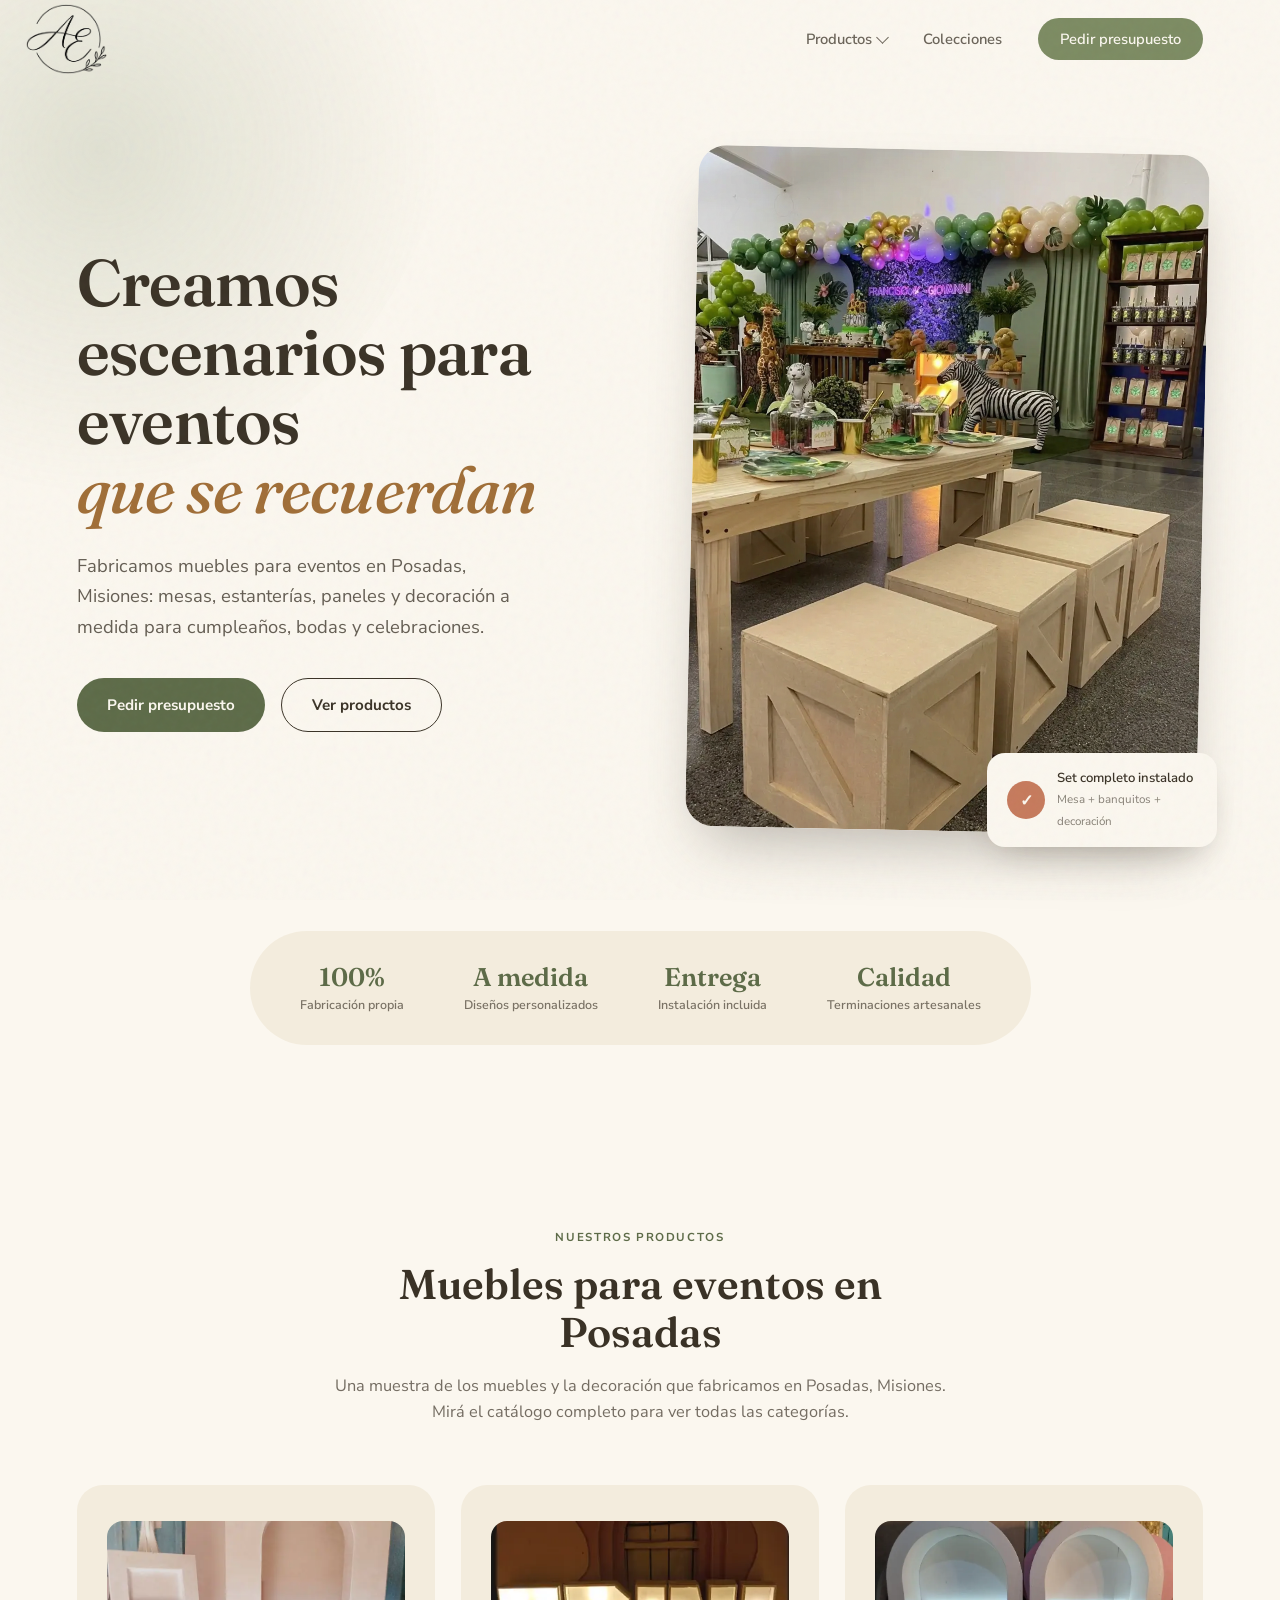
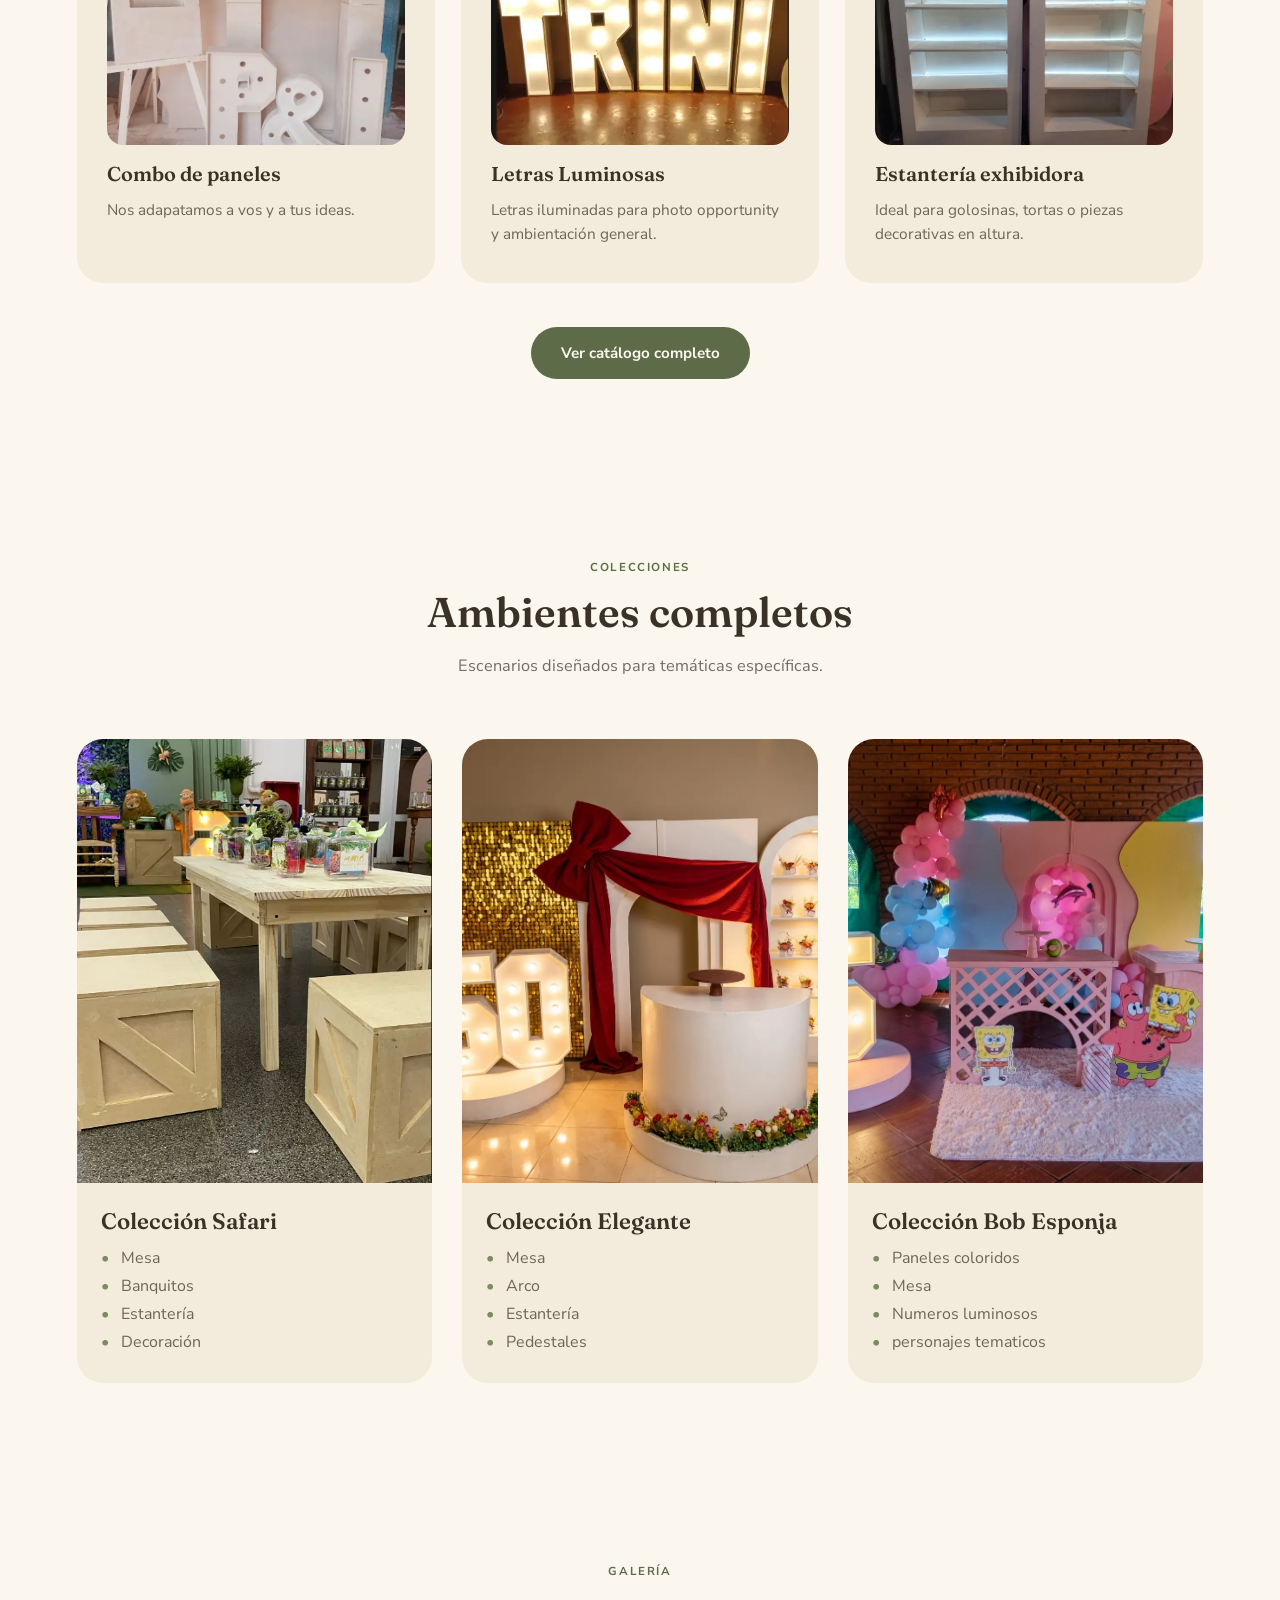
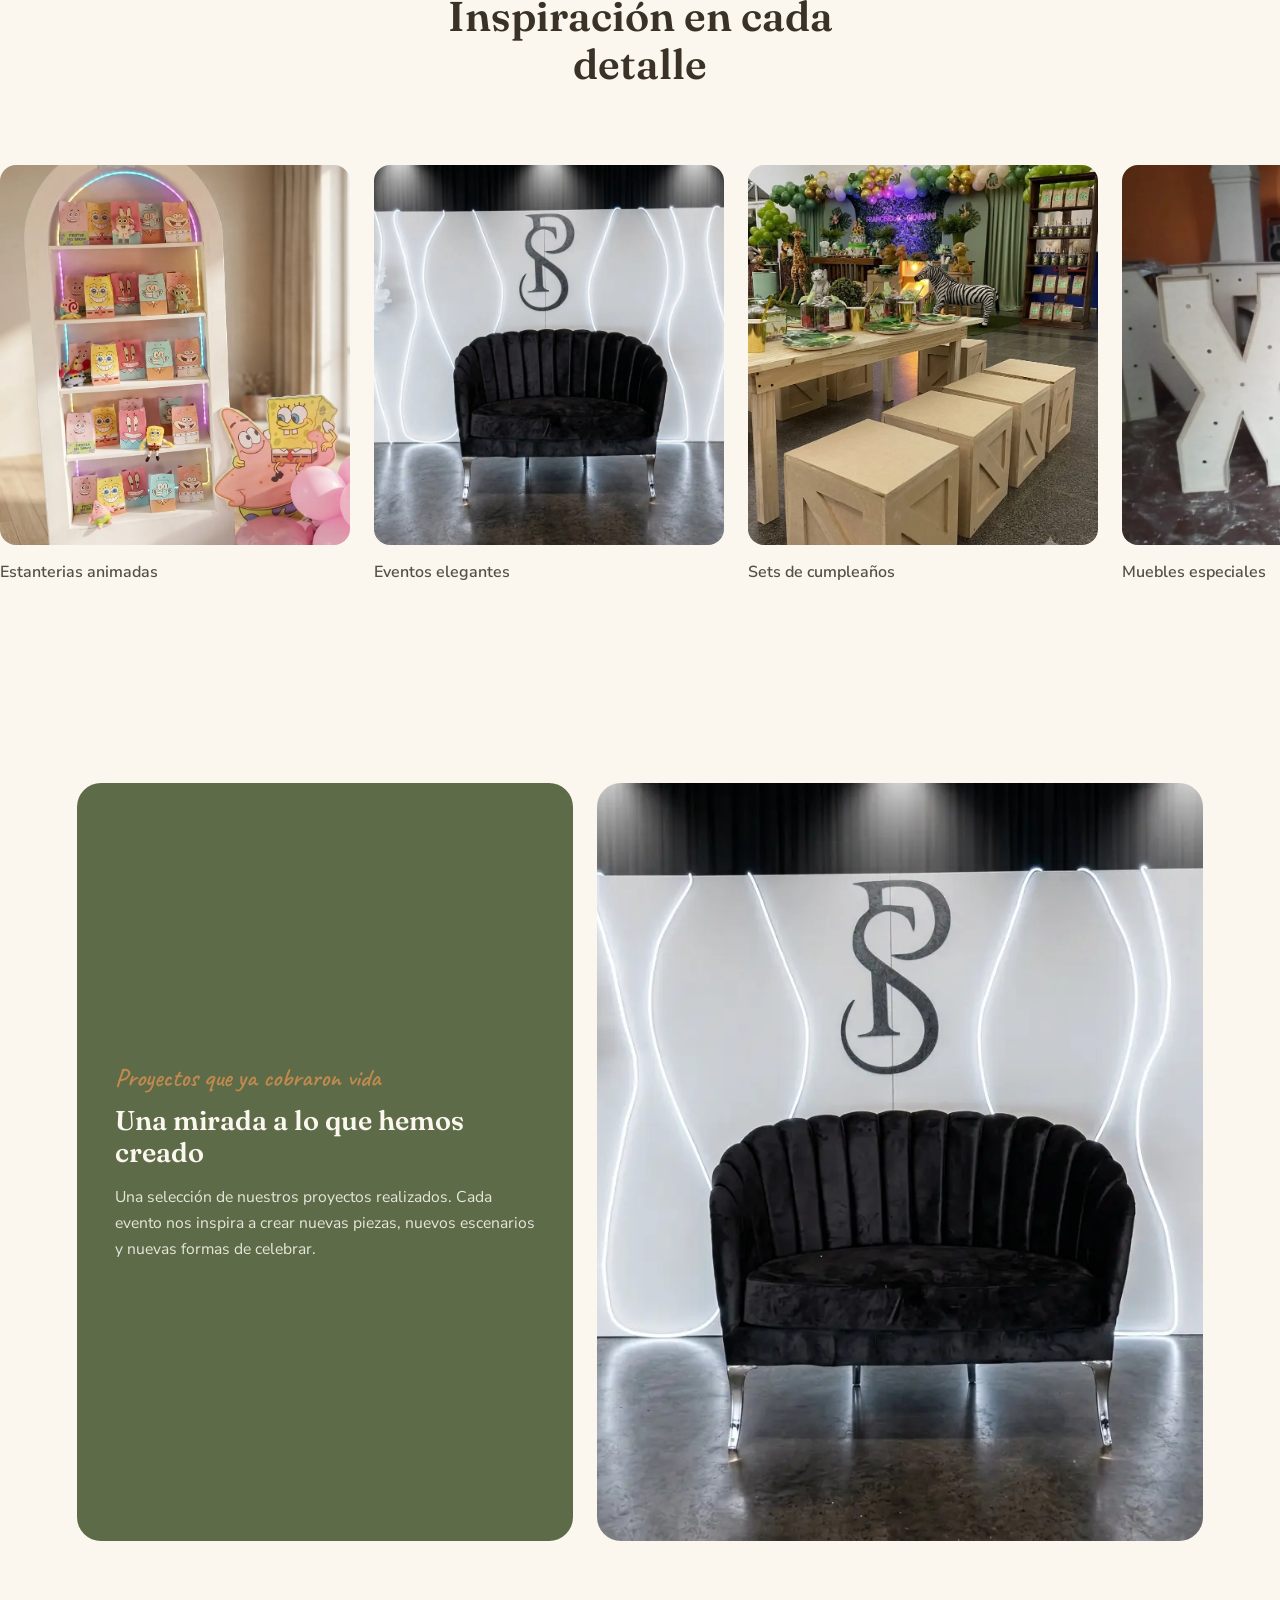
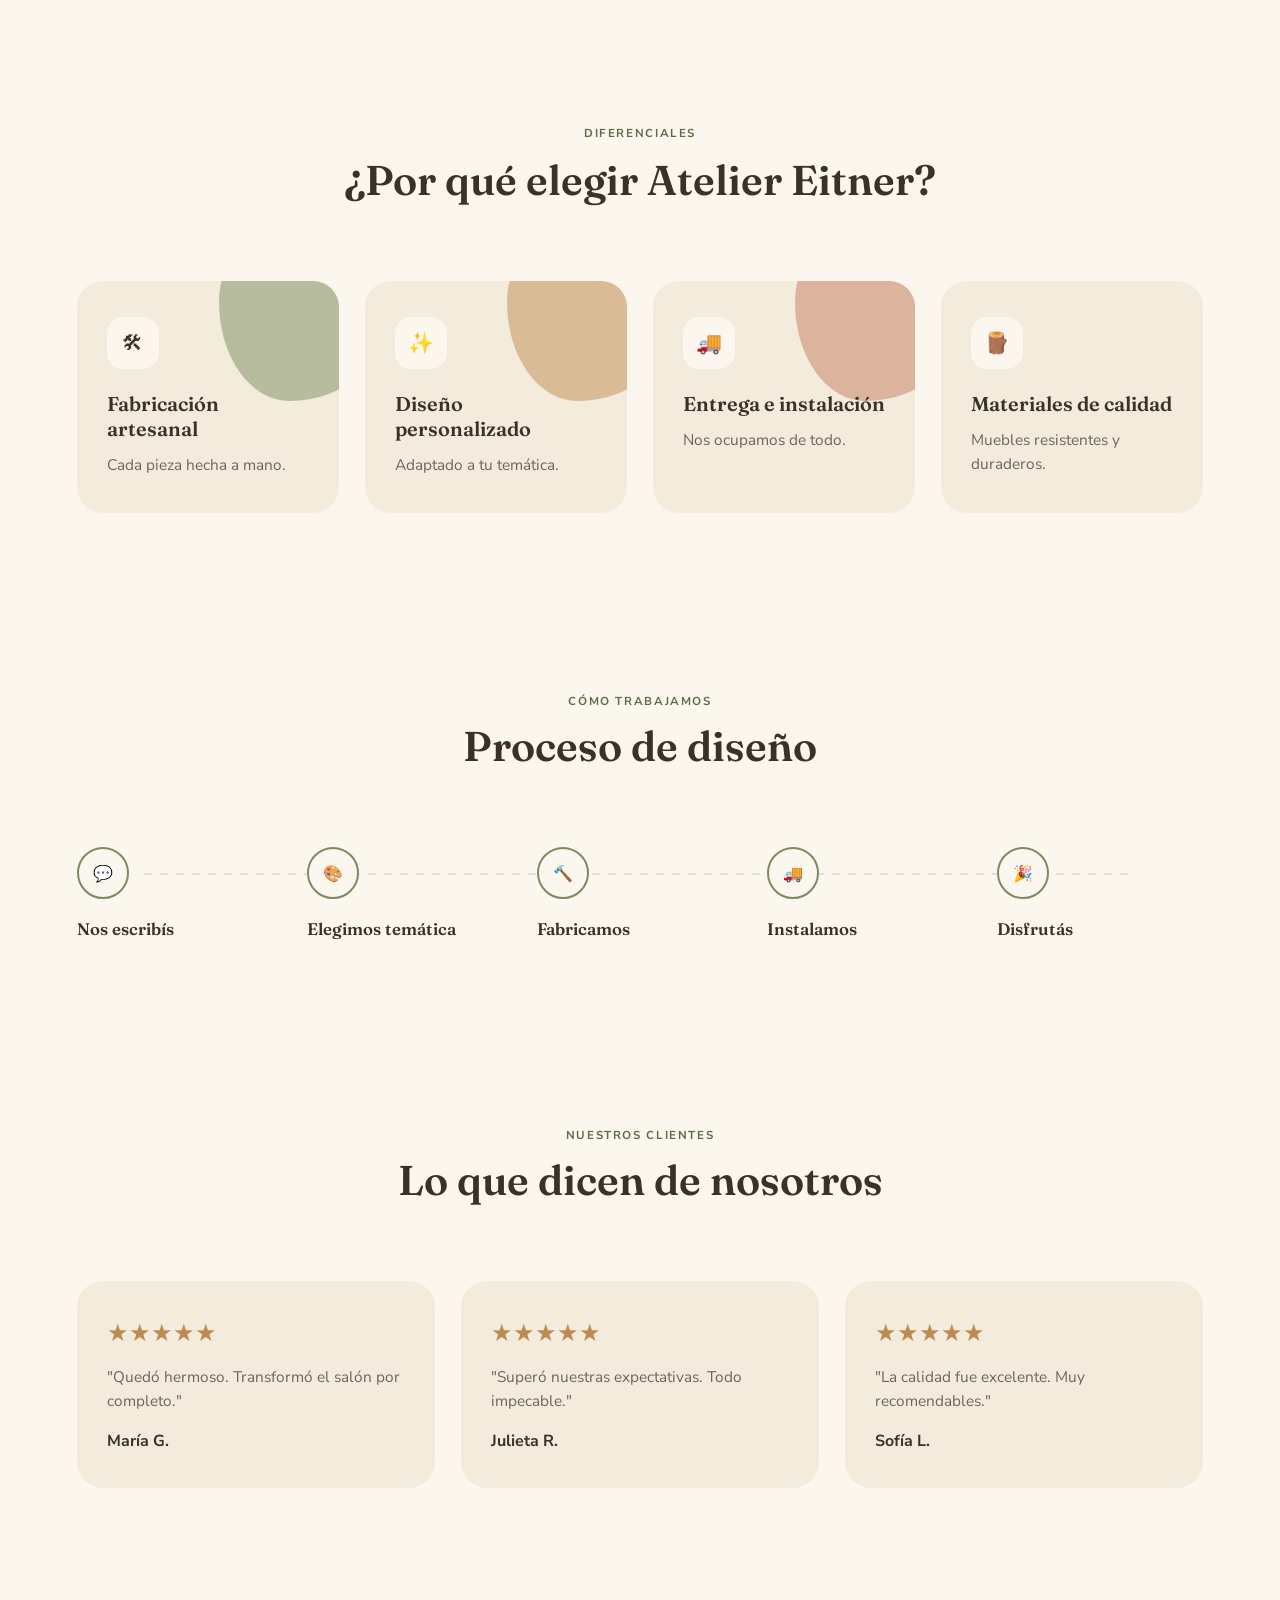
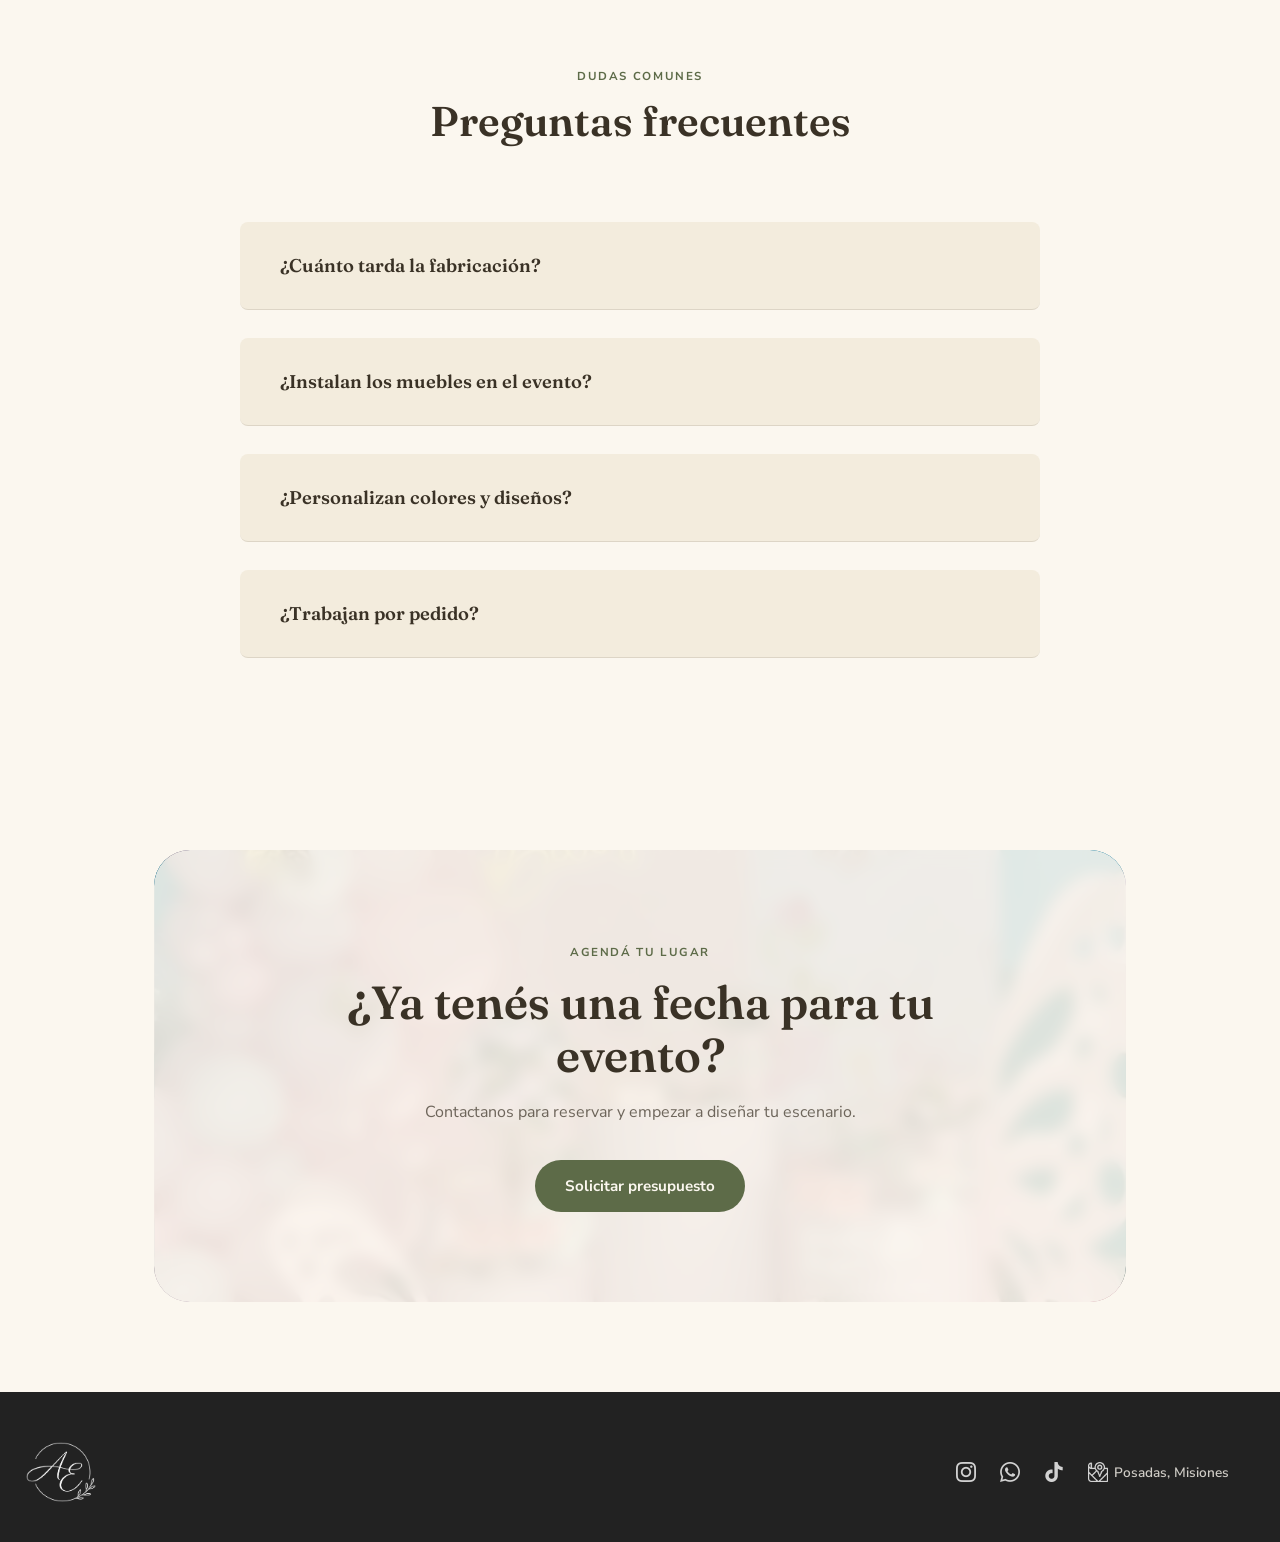
==== commit b056f873: "posicionamiento" ====
--- a/index.html
+++ b/index.html
@@ -1,9 +1,100 @@
 <!DOCTYPE html>
 <html lang="es">
 <head>
+<!-- Google tag (gtag.js) -->
+<script async src="https://www.googletagmanager.com/gtag/js?id=G-4WHEEGE8RQ"></script>
+<script>
+  window.dataLayer = window.dataLayer || [];
+  function gtag(){dataLayer.push(arguments);}
+  gtag('js', new Date());
+  gtag('config', 'G-4WHEEGE8RQ');
+</script>
+
 <meta charset="UTF-8">
 <meta name="viewport" content="width=device-width, initial-scale=1.0">
-<title>Atelier Eitner — Escenografías para Eventos</title>
+<title>Muebles para Eventos en Posadas | Atelier Eitner</title>
+<meta name="description" content="Fabricamos muebles y escenografías para eventos en Posadas, Misiones: mesas candy bar, estanterías, paneles y letras luminosas. Diseño a medida, entrega e instalación incluida.">
+
+<!-- Open Graph / redes sociales -->
+<meta property="og:site_name" content="Atelier Eitner">
+<meta property="og:title" content="Muebles para Eventos en Posadas | Atelier Eitner">
+<meta property="og:description" content="Fabricamos muebles y escenografías para eventos en Posadas, Misiones. Diseño a medida, entrega e instalación incluida.">
+<meta property="og:image" content="https://atelier-eitner.netlify.app/catalogo/SET_safari.webp">
+<meta property="og:url" content="https://atelier-eitner.netlify.app">
+<meta property="og:type" content="website">
+<meta property="og:locale" content="es_AR">
+
+<!-- Twitter Card -->
+<meta name="twitter:card" content="summary_large_image">
+<meta name="twitter:title" content="Muebles para Eventos en Posadas | Atelier Eitner">
+<meta name="twitter:description" content="Fabricamos muebles y escenografías para eventos en Posadas, Misiones.">
+<meta name="twitter:image" content="https://atelier-eitner.netlify.app/catalogo/SET_safari.webp">
+
+<!-- Datos estructurados: negocio local (ayuda en búsquedas "muebles para eventos en Posadas") -->
+<script type="application/ld+json">
+{
+  "@context": "https://schema.org",
+  "@type": "LocalBusiness",
+  "name": "Atelier Eitner",
+  "image": "https://atelier-eitner.netlify.app/catalogo/SET_safari.webp",
+  "url": "https://atelier-eitner.netlify.app",
+  "description": "Fabricación artesanal de muebles y escenografías para eventos: mesas candy bar, estanterías, fondos, paneles y letras luminosas.",
+  "address": {
+    "@type": "PostalAddress",
+    "addressLocality": "Posadas",
+    "addressRegion": "Misiones",
+    "addressCountry": "AR"
+  },
+  "areaServed": "Posadas, Misiones",
+  "priceRange": "$$",
+  "sameAs": [
+    "https://www.instagram.com/DECOC_AR/",
+    "https://www.tiktok.com/@carla.analia.eitn"
+  ]
+}
+</script>
+
+<!-- Datos estructurados: preguntas frecuentes (habilita el desplegable de FAQ en el resultado de Google) -->
+<script type="application/ld+json">
+{
+  "@context": "https://schema.org",
+  "@type": "FAQPage",
+  "mainEntity": [
+    {
+      "@type": "Question",
+      "name": "¿Cuánto tarda la fabricación de los muebles para eventos?",
+      "acceptedAnswer": {
+        "@type": "Answer",
+        "text": "El proceso suele tomar de 7 a 15 días dependiendo de la complejidad de los diseños."
+      }
+    },
+    {
+      "@type": "Question",
+      "name": "¿Instalan los muebles en el lugar del evento?",
+      "acceptedAnswer": {
+        "@type": "Answer",
+        "text": "Sí, nos encargamos de todo el montaje en el lugar del evento."
+      }
+    },
+    {
+      "@type": "Question",
+      "name": "¿Personalizan colores y diseños de los muebles?",
+      "acceptedAnswer": {
+        "@type": "Answer",
+        "text": "Sí, todo el mobiliario es adaptable a la temática y paleta de colores del festejo."
+      }
+    },
+    {
+      "@type": "Question",
+      "name": "¿Trabajan muebles para eventos por pedido?",
+      "acceptedAnswer": {
+        "@type": "Answer",
+        "text": "Sí, trabajamos exclusivamente a pedido para asegurar piezas únicas."
+      }
+    }
+  ]
+}
+</script>
 <link rel="preconnect" href="https://fonts.googleapis.com">
 <link rel="preconnect" href="https://fonts.gstatic.com" crossorigin>
 <link href="https://fonts.googleapis.com/css2?family=Alex+Brush&display=swap" rel="stylesheet">
@@ -17,7 +108,7 @@
 <header>
   <div class="logo">
     <a href="index.html" aria-label="Volver al inicio" title="Volver al inicio">
-      <img src="logos/LOGO.webp" alt="Logo" class="header-logo">
+      <img src="logos/LOGO.webp" alt="Atelier Eitner - Muebles y escenografías para eventos" class="header-logo">
     </a>
   </div>
   <button class="menu-toggle" id="menuToggle" aria-label="Abrir menú">
@@ -48,7 +139,7 @@
   <div class="blob-bg"></div>
   <div class="hero-copy">
     <h1>Creamos escenarios para eventos<br><span class="accent">que se recuerdan</span></h1>
-    <p class="lede">Diseñamos y fabricamos mobiliario artesanal para cumpleaños, bodas y celebraciones.</p>
+    <p class="lede">Fabricamos muebles para eventos en Posadas, Misiones: mesas, estanterías, paneles y decoración a medida para cumpleaños, bodas y celebraciones.</p>
     <div class="hero-actions">
       <a href="#contacto" class="btn btn-primary">Pedir presupuesto</a>
       <a href="#productos" class="btn btn-ghost">Ver productos</a>
@@ -77,8 +168,8 @@
 <section id="productos" class="centered fade-up">
   <div class="section-head">
     <span class="eyebrow-txt">Nuestros productos</span>
-    <h2>Mobiliario para tu evento</h2>
-    <p>Una muestra de lo que fabricamos. Mirá el catálogo completo para ver todas las categorías.</p>
+    <h2>Muebles para eventos en Posadas</h2>
+    <p>Una muestra de los muebles y la decoración que fabricamos en Posadas, Misiones. Mirá el catálogo completo para ver todas las categorías.</p>
   </div>
   <div class="cards cards-3 cards-pairs" id="featuredGrid">
 
@@ -148,21 +239,21 @@
   </div>
   <div class="carousel-container" id="galleryCarousel">
     <div class="carousel-track">
-      <div class="carousel-item"><img src="catalogo/mueble.webp" alt="Inspiración"><p>Estanterias animadas</p></div>
-      <div class="carousel-item"><img src="catalogo/SET_fondoluces.webp" alt="Inspiración"><p>Eventos elegantes</p></div>
-      <div class="carousel-item"><img src="catalogo/SET_safari.webp" alt="Inspiración"><p>Sets de cumpleaños</p></div>
-      <div class="carousel-item"><img src="catalogo/letras-luminosas.webp" alt="Inspiración"><p>Muebles especiales</p></div>
-      <div class="carousel-item"><img src="catalogo/SET_cincuenta-anos.webp" alt="Inspiración"><p>Ambientes temáticos</p></div>
-      <div class="carousel-item"><img src="catalogo/mesas y muebles (6).webp" alt="Inspiración"><p>Muebles únicos</p></div>
-      <div class="carousel-item"><img src="catalogo/estanterias y exhibidores.webp" alt="Inspiración"><p>Estanterías a medida</p></div>
+      <div class="carousel-item"><img src="catalogo/mueble.webp" alt="Estantería animada para eventos"><p>Estanterias animadas</p></div>
+      <div class="carousel-item"><img src="catalogo/SET_fondoluces.webp" alt="Panel de fondo con luces para eventos elegantes"><p>Eventos elegantes</p></div>
+      <div class="carousel-item"><img src="catalogo/SET_safari.webp" alt="Set de muebles temática safari para cumpleaños"><p>Sets de cumpleaños</p></div>
+      <div class="carousel-item"><img src="catalogo/letras-luminosas.webp" alt="Letras luminosas decorativas para eventos"><p>Muebles especiales</p></div>
+      <div class="carousel-item"><img src="catalogo/SET_cincuenta-anos.webp" alt="Ambiente elegante para festejo de 50 años"><p>Ambientes temáticos</p></div>
+      <div class="carousel-item"><img src="catalogo/mesas y muebles (6).webp" alt="Mesa artesanal para eventos"><p>Muebles únicos</p></div>
+      <div class="carousel-item"><img src="catalogo/estanterias y exhibidores.webp" alt="Estantería exhibidora a medida para eventos"><p>Estanterías a medida</p></div>
       
-      <div class="carousel-item"><img src="catalogo/mueble.webp" alt="Inspiración"><p>Estilos rústicos</p></div>
-      <div class="carousel-item"><img src="catalogo/SET_fondoluces.webp" alt="Inspiración"><p>Eventos elegantes</p></div>
-      <div class="carousel-item"><img src="catalogo/SET_safari.webp" alt="Inspiración"><p>Sets de cumpleaños</p></div>
-      <div class="carousel-item"><img src="catalogo/letras-luminosas.webp" alt="Inspiración"><p>Muebles especiales</p></div>
-      <div class="carousel-item"><img src="catalogo/SET_cincuenta-anos.webp" alt="Inspiración"><p>Ambientes temáticos</p></div>
-      <div class="carousel-item"><img src="catalogo/mesas y muebles (6).webp" alt="Inspiración"><p>Muebles únicos</p></div>
-      <div class="carousel-item"><img src="catalogo/estanterias y exhibidores.webp" alt="Inspiración"><p>Estanterías a medida</p></div>
+      <div class="carousel-item"><img src="catalogo/mueble.webp" alt="Mueble artesanal de estilo rústico para eventos"><p>Estilos rústicos</p></div>
+      <div class="carousel-item"><img src="catalogo/SET_fondoluces.webp" alt="Panel de fondo con luces para eventos elegantes"><p>Eventos elegantes</p></div>
+      <div class="carousel-item"><img src="catalogo/SET_safari.webp" alt="Set de muebles temática safari para cumpleaños"><p>Sets de cumpleaños</p></div>
+      <div class="carousel-item"><img src="catalogo/letras-luminosas.webp" alt="Letras luminosas decorativas para eventos"><p>Muebles especiales</p></div>
+      <div class="carousel-item"><img src="catalogo/SET_cincuenta-anos.webp" alt="Ambiente elegante para festejo de 50 años"><p>Ambientes temáticos</p></div>
+      <div class="carousel-item"><img src="catalogo/mesas y muebles (6).webp" alt="Mesa artesanal para eventos"><p>Muebles únicos</p></div>
+      <div class="carousel-item"><img src="catalogo/estanterias y exhibidores.webp" alt="Estantería exhibidora a medida para eventos"><p>Estanterías a medida</p></div>
     </div>
   </div>
 </section>
@@ -313,7 +404,7 @@
 </section>
 
 <footer>
-  <div class="logo"><img src="logos/LOGO.webp" alt="Logo" class="footer-logo"></div>
+  <div class="logo"><img src="logos/LOGO.webp" alt="Atelier Eitner - Muebles y escenografías para eventos" class="footer-logo"></div>
   <div class="foot-links">
     <a href="https://www.instagram.com/DECOC_AR/" target="_blank" rel="noopener noreferrer"><img src="logos/instagram.webp" alt="Instagram" class="social-icon"></a>
     <a href="https://wa.me/5493765229332?text=Hola!%20Quería%20consultar%20por%20sus%20productos" target="_blank" rel="noopener noreferrer">
@@ -330,4 +421,4 @@
 <script src="nav.js"></script>
 <script src="proyectt.js"></script>
 </body>
-</html>
+</html>
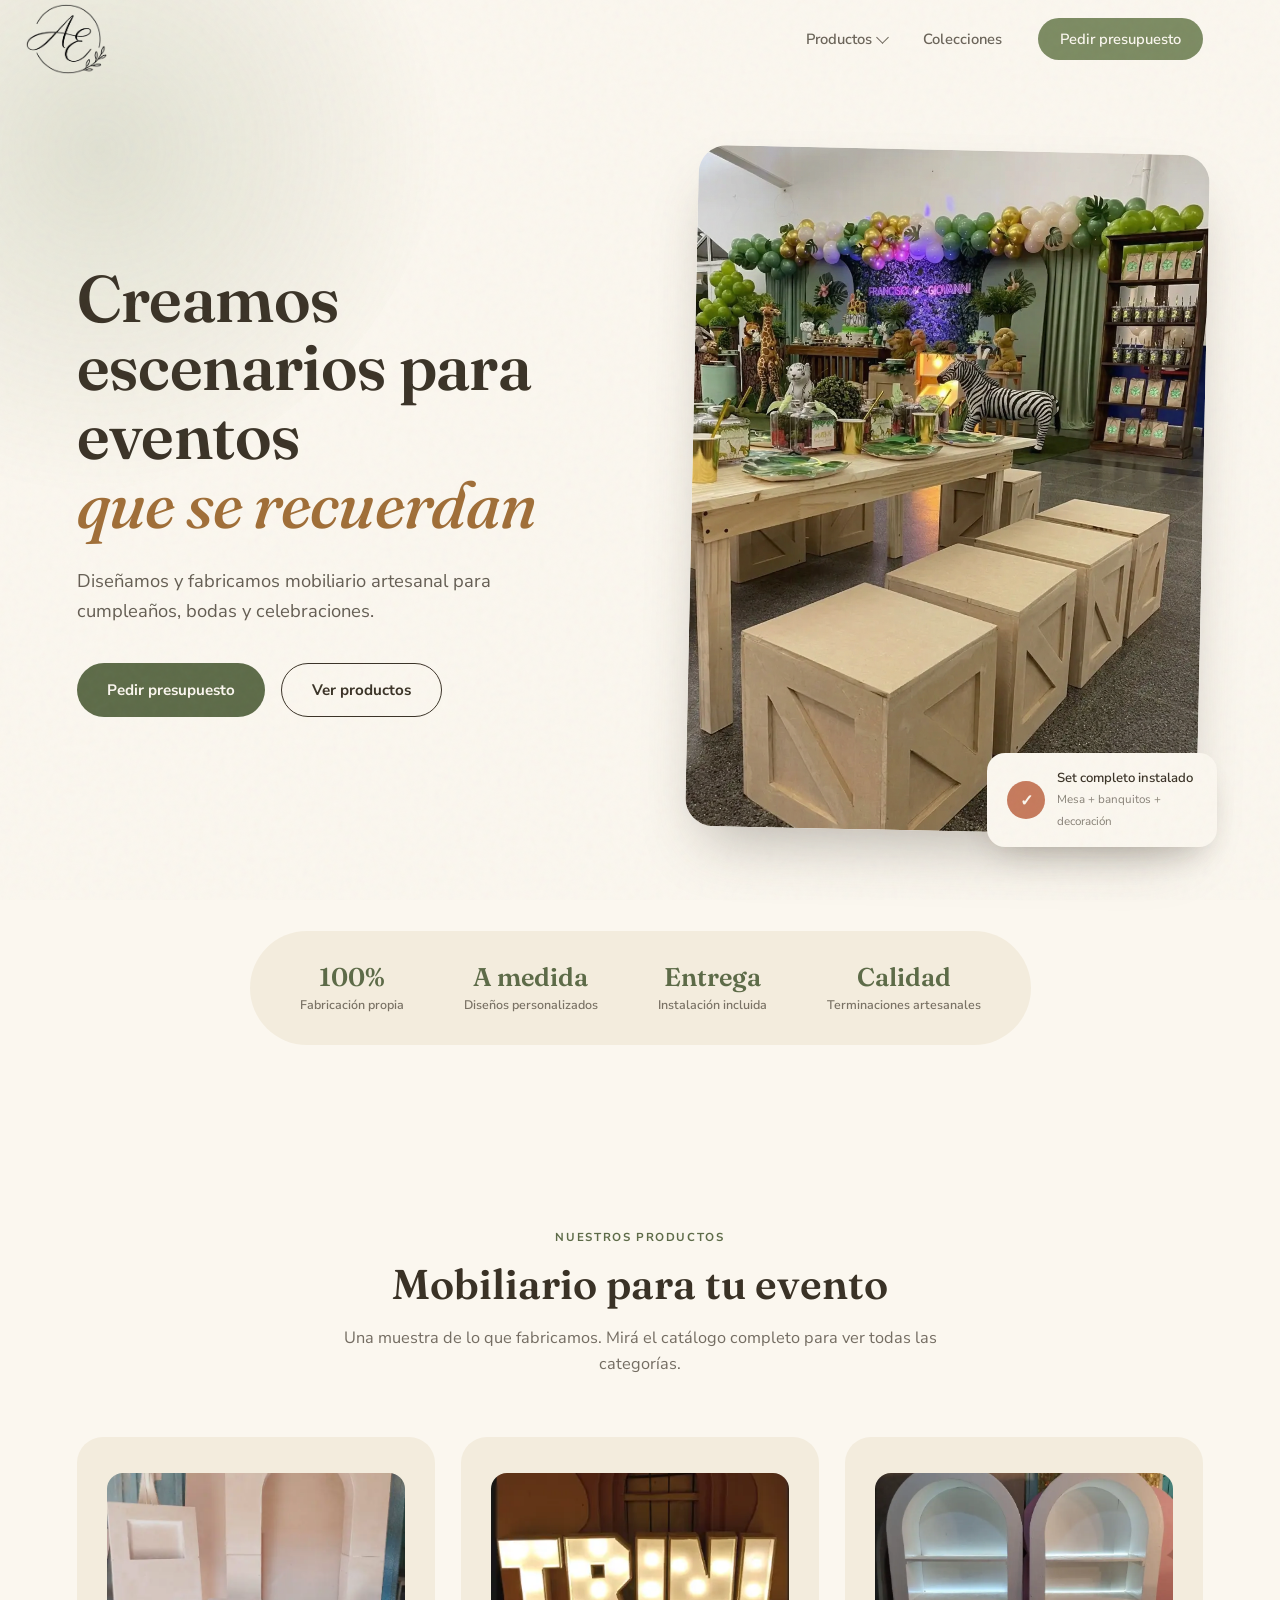
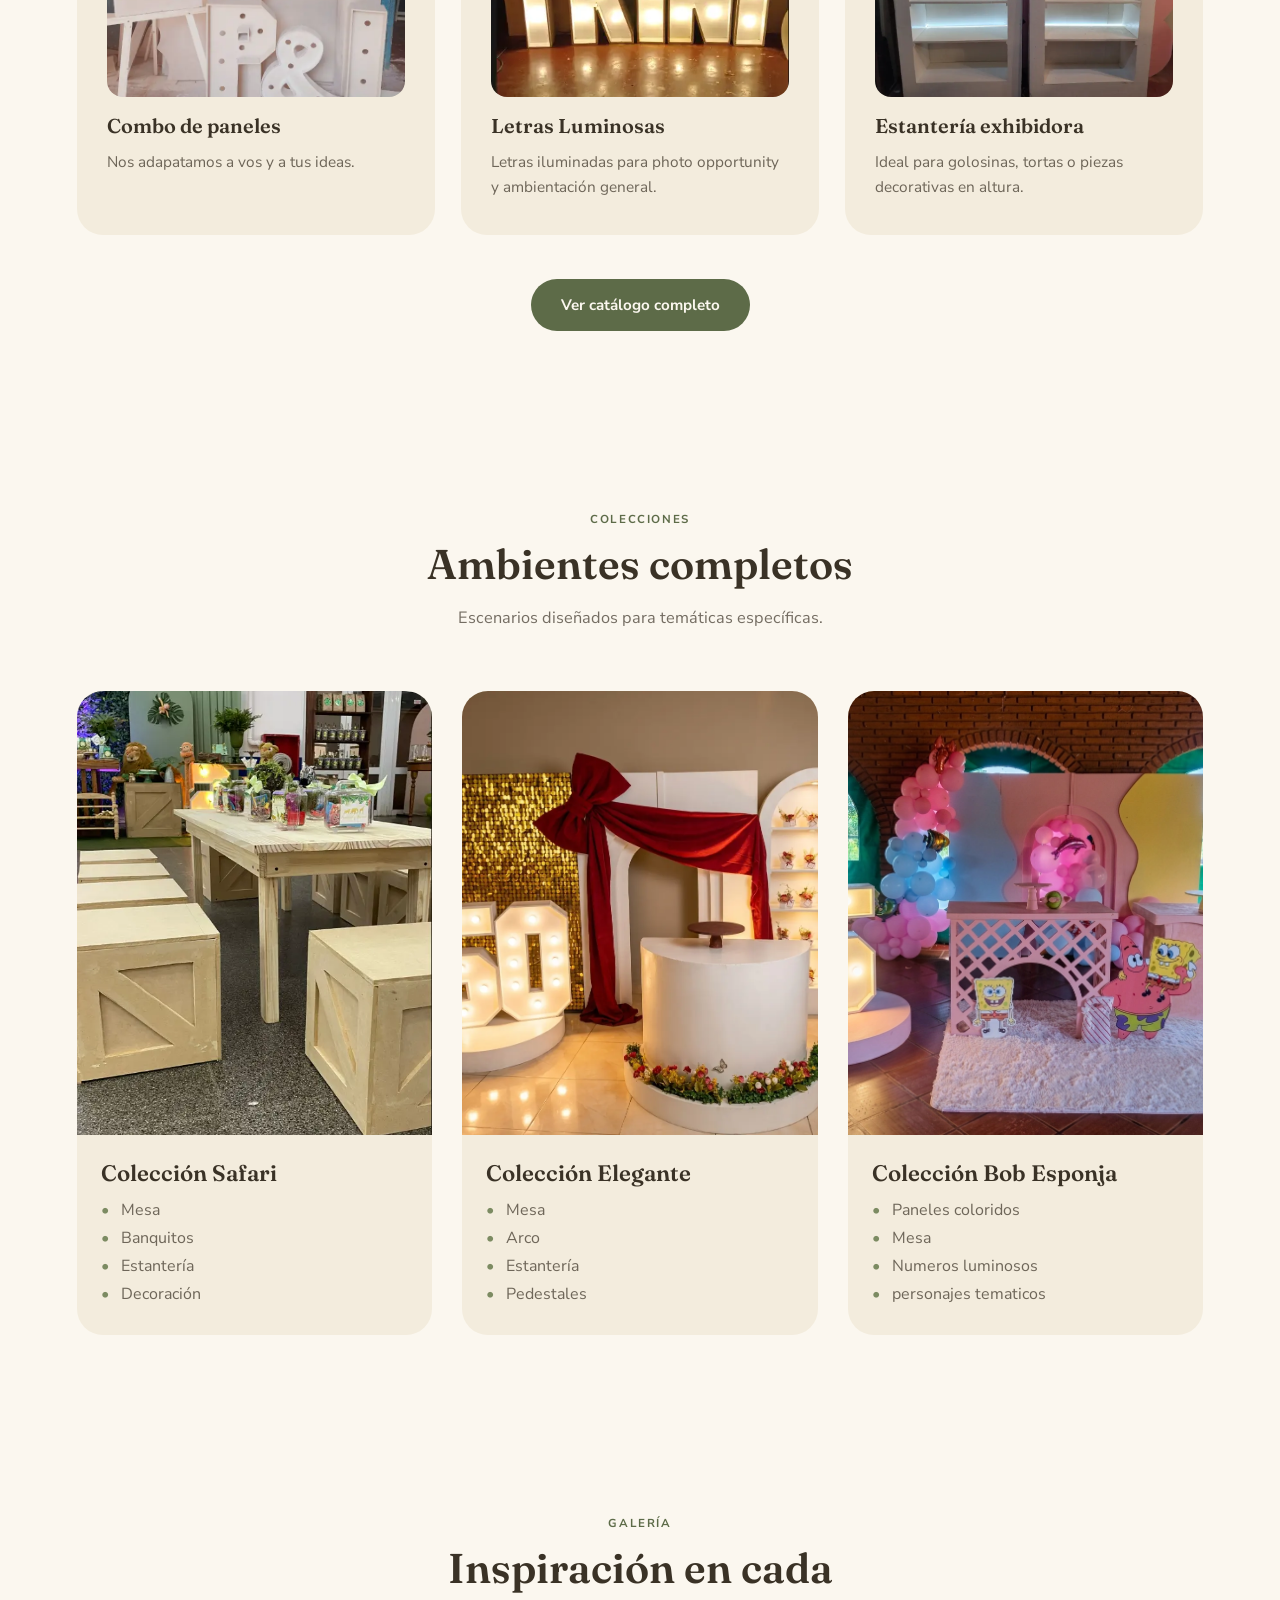
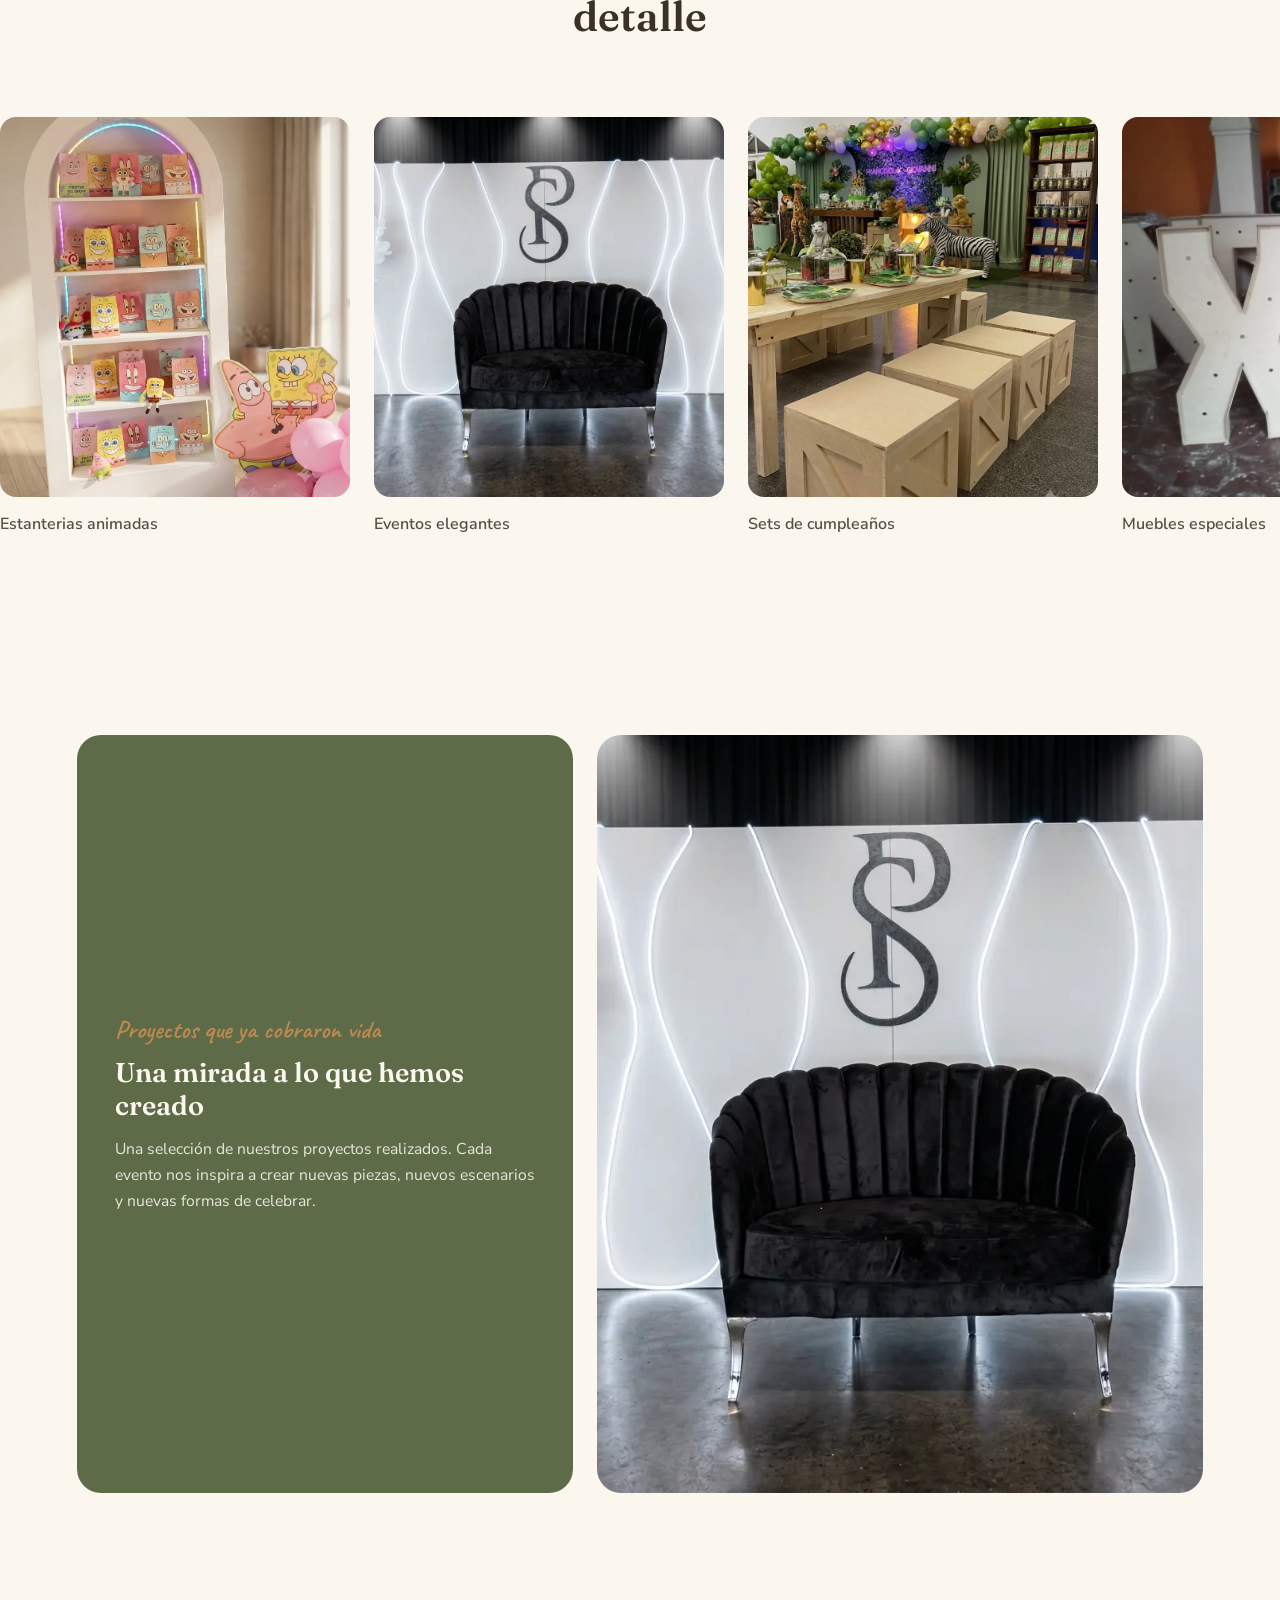
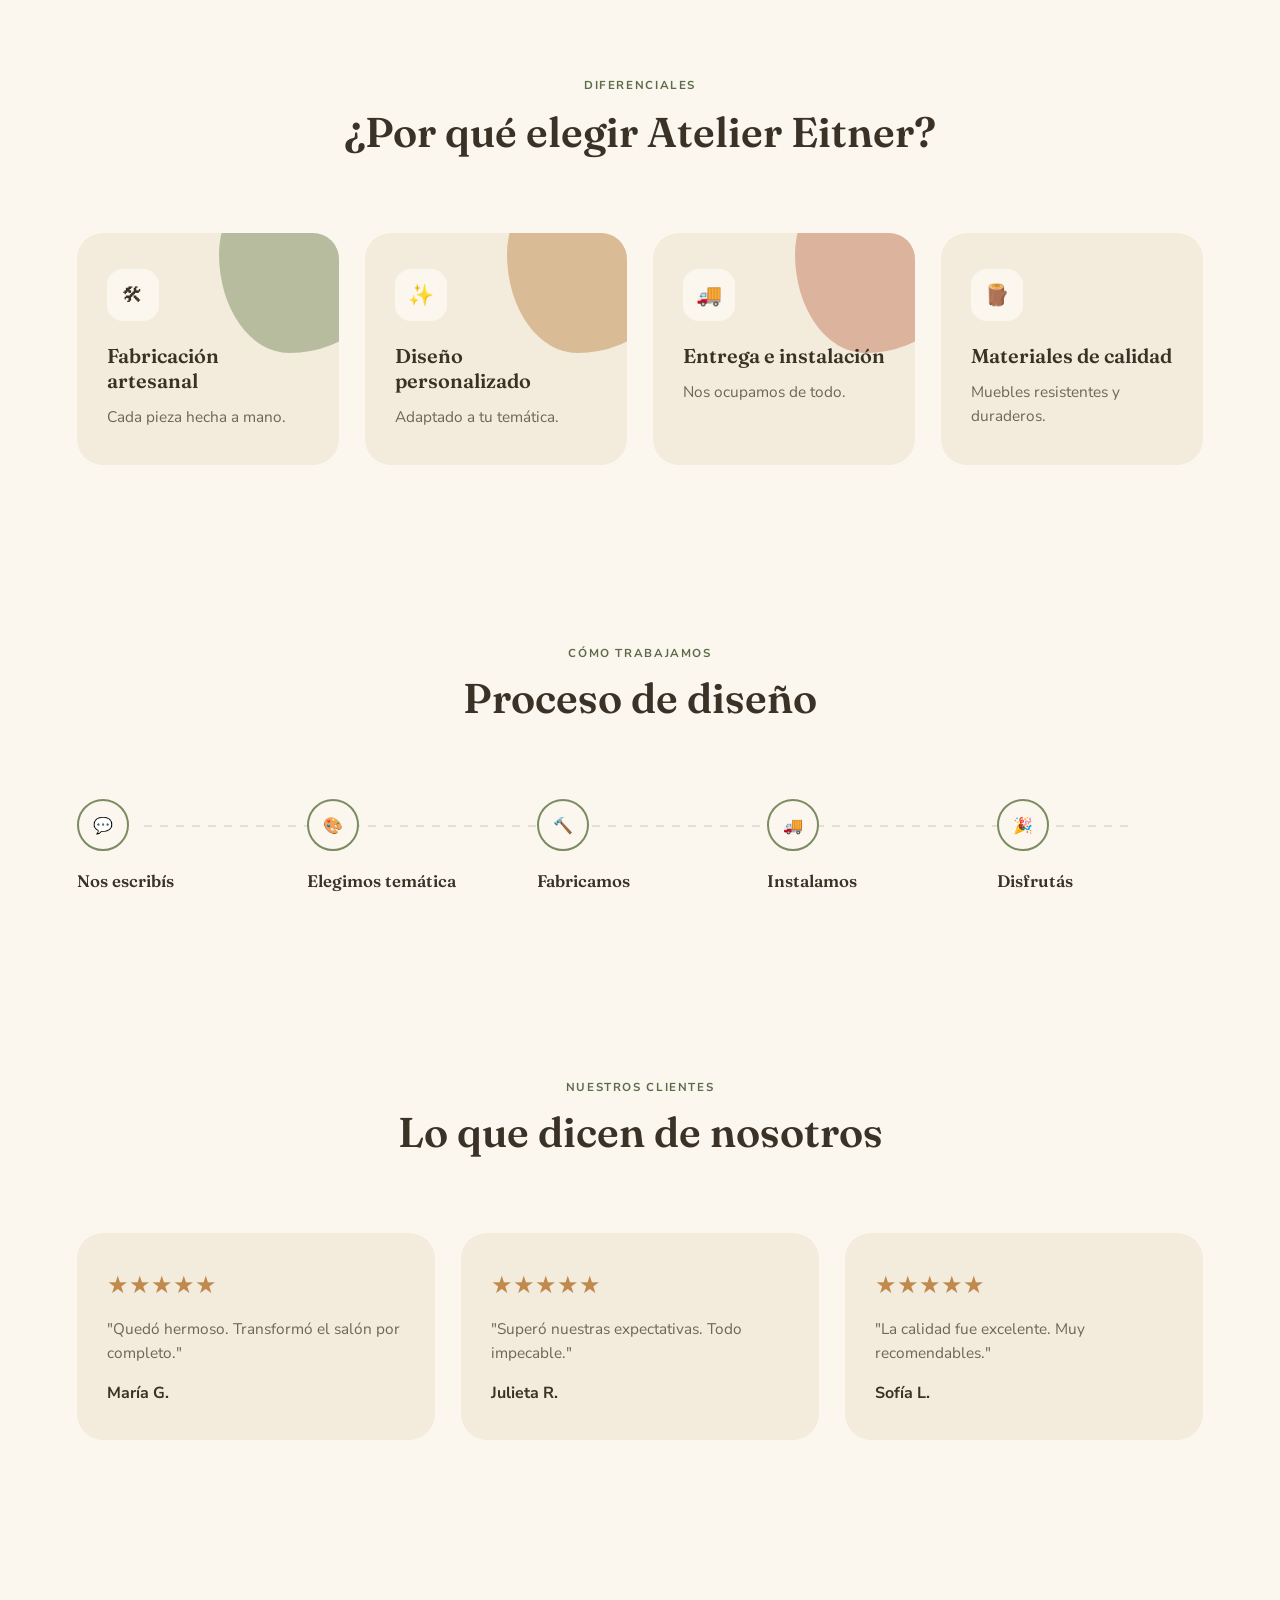
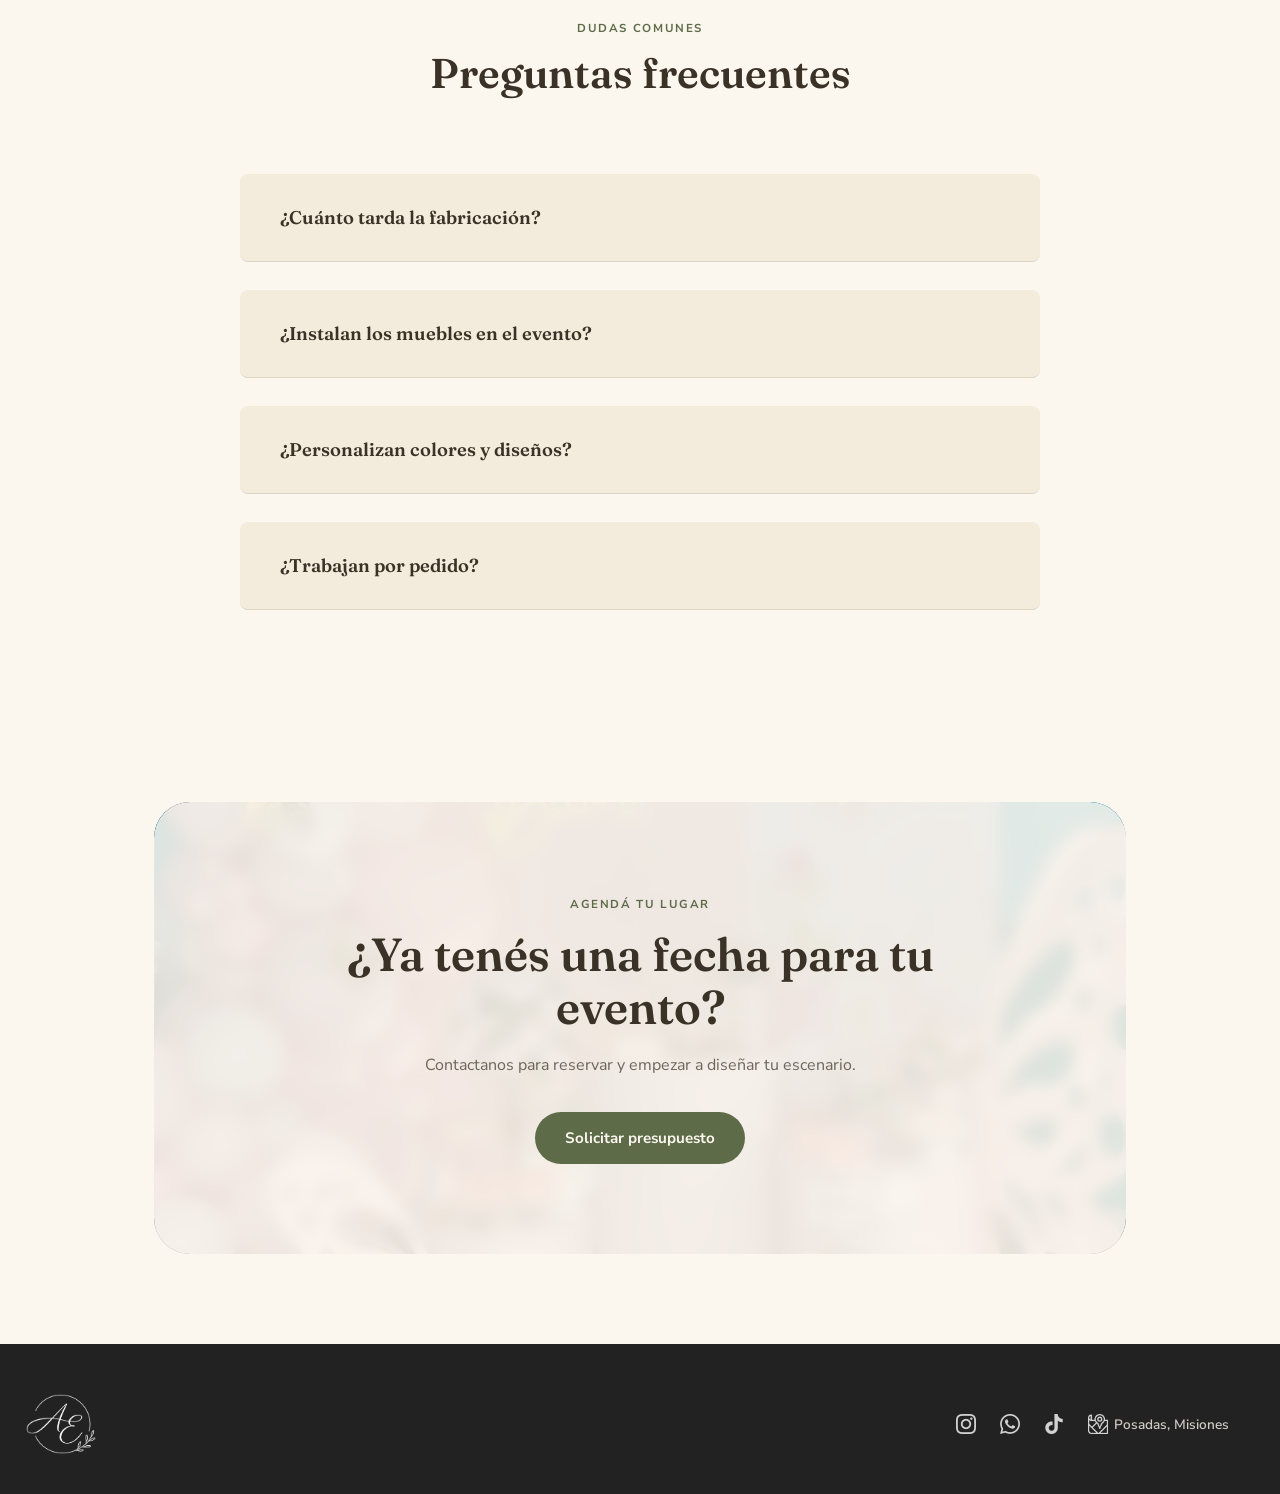
==== commit b1ec89fc: "mejora title" ====
--- a/index.html
+++ b/index.html
@@ -12,89 +12,7 @@
 
 <meta charset="UTF-8">
 <meta name="viewport" content="width=device-width, initial-scale=1.0">
-<title>Muebles para Eventos en Posadas | Atelier Eitner</title>
-<meta name="description" content="Fabricamos muebles y escenografías para eventos en Posadas, Misiones: mesas candy bar, estanterías, paneles y letras luminosas. Diseño a medida, entrega e instalación incluida.">
-
-<!-- Open Graph / redes sociales -->
-<meta property="og:site_name" content="Atelier Eitner">
-<meta property="og:title" content="Muebles para Eventos en Posadas | Atelier Eitner">
-<meta property="og:description" content="Fabricamos muebles y escenografías para eventos en Posadas, Misiones. Diseño a medida, entrega e instalación incluida.">
-<meta property="og:image" content="https://atelier-eitner.netlify.app/catalogo/SET_safari.webp">
-<meta property="og:url" content="https://atelier-eitner.netlify.app">
-<meta property="og:type" content="website">
-<meta property="og:locale" content="es_AR">
-
-<!-- Twitter Card -->
-<meta name="twitter:card" content="summary_large_image">
-<meta name="twitter:title" content="Muebles para Eventos en Posadas | Atelier Eitner">
-<meta name="twitter:description" content="Fabricamos muebles y escenografías para eventos en Posadas, Misiones.">
-<meta name="twitter:image" content="https://atelier-eitner.netlify.app/catalogo/SET_safari.webp">
-
-<!-- Datos estructurados: negocio local (ayuda en búsquedas "muebles para eventos en Posadas") -->
-<script type="application/ld+json">
-{
-  "@context": "https://schema.org",
-  "@type": "LocalBusiness",
-  "name": "Atelier Eitner",
-  "image": "https://atelier-eitner.netlify.app/catalogo/SET_safari.webp",
-  "url": "https://atelier-eitner.netlify.app",
-  "description": "Fabricación artesanal de muebles y escenografías para eventos: mesas candy bar, estanterías, fondos, paneles y letras luminosas.",
-  "address": {
-    "@type": "PostalAddress",
-    "addressLocality": "Posadas",
-    "addressRegion": "Misiones",
-    "addressCountry": "AR"
-  },
-  "areaServed": "Posadas, Misiones",
-  "priceRange": "$$",
-  "sameAs": [
-    "https://www.instagram.com/DECOC_AR/",
-    "https://www.tiktok.com/@carla.analia.eitn"
-  ]
-}
-</script>
-
-<!-- Datos estructurados: preguntas frecuentes (habilita el desplegable de FAQ en el resultado de Google) -->
-<script type="application/ld+json">
-{
-  "@context": "https://schema.org",
-  "@type": "FAQPage",
-  "mainEntity": [
-    {
-      "@type": "Question",
-      "name": "¿Cuánto tarda la fabricación de los muebles para eventos?",
-      "acceptedAnswer": {
-        "@type": "Answer",
-        "text": "El proceso suele tomar de 7 a 15 días dependiendo de la complejidad de los diseños."
-      }
-    },
-    {
-      "@type": "Question",
-      "name": "¿Instalan los muebles en el lugar del evento?",
-      "acceptedAnswer": {
-        "@type": "Answer",
-        "text": "Sí, nos encargamos de todo el montaje en el lugar del evento."
-      }
-    },
-    {
-      "@type": "Question",
-      "name": "¿Personalizan colores y diseños de los muebles?",
-      "acceptedAnswer": {
-        "@type": "Answer",
-        "text": "Sí, todo el mobiliario es adaptable a la temática y paleta de colores del festejo."
-      }
-    },
-    {
-      "@type": "Question",
-      "name": "¿Trabajan muebles para eventos por pedido?",
-      "acceptedAnswer": {
-        "@type": "Answer",
-        "text": "Sí, trabajamos exclusivamente a pedido para asegurar piezas únicas."
-      }
-    }
-  ]
-}
-</script>
+<title>Muebles a Medida y Alquiler para Eventos | Atelier Eitner</title>
 <link rel="preconnect" href="https://fonts.googleapis.com">
 <link rel="preconnect" href="https://fonts.gstatic.com" crossorigin>
 <link href="https://fonts.googleapis.com/css2?family=Alex+Brush&display=swap" rel="stylesheet">
@@ -108,7 +26,7 @@
 <header>
   <div class="logo">
     <a href="index.html" aria-label="Volver al inicio" title="Volver al inicio">
-      <img src="logos/LOGO.webp" alt="Atelier Eitner - Muebles y escenografías para eventos" class="header-logo">
+      <img src="logos/LOGO.webp" alt="Logo" class="header-logo">
     </a>
   </div>
   <button class="menu-toggle" id="menuToggle" aria-label="Abrir menú">
@@ -139,7 +57,7 @@
   <div class="blob-bg"></div>
   <div class="hero-copy">
     <h1>Creamos escenarios para eventos<br><span class="accent">que se recuerdan</span></h1>
-    <p class="lede">Fabricamos muebles para eventos en Posadas, Misiones: mesas, estanterías, paneles y decoración a medida para cumpleaños, bodas y celebraciones.</p>
+    <p class="lede">Diseñamos y fabricamos mobiliario artesanal para cumpleaños, bodas y celebraciones.</p>
     <div class="hero-actions">
       <a href="#contacto" class="btn btn-primary">Pedir presupuesto</a>
       <a href="#productos" class="btn btn-ghost">Ver productos</a>
@@ -168,8 +86,8 @@
 <section id="productos" class="centered fade-up">
   <div class="section-head">
     <span class="eyebrow-txt">Nuestros productos</span>
-    <h2>Muebles para eventos en Posadas</h2>
-    <p>Una muestra de los muebles y la decoración que fabricamos en Posadas, Misiones. Mirá el catálogo completo para ver todas las categorías.</p>
+    <h2>Mobiliario para tu evento</h2>
+    <p>Una muestra de lo que fabricamos. Mirá el catálogo completo para ver todas las categorías.</p>
   </div>
   <div class="cards cards-3 cards-pairs" id="featuredGrid">
 
@@ -239,21 +157,21 @@
   </div>
   <div class="carousel-container" id="galleryCarousel">
     <div class="carousel-track">
-      <div class="carousel-item"><img src="catalogo/mueble.webp" alt="Estantería animada para eventos"><p>Estanterias animadas</p></div>
-      <div class="carousel-item"><img src="catalogo/SET_fondoluces.webp" alt="Panel de fondo con luces para eventos elegantes"><p>Eventos elegantes</p></div>
-      <div class="carousel-item"><img src="catalogo/SET_safari.webp" alt="Set de muebles temática safari para cumpleaños"><p>Sets de cumpleaños</p></div>
-      <div class="carousel-item"><img src="catalogo/letras-luminosas.webp" alt="Letras luminosas decorativas para eventos"><p>Muebles especiales</p></div>
-      <div class="carousel-item"><img src="catalogo/SET_cincuenta-anos.webp" alt="Ambiente elegante para festejo de 50 años"><p>Ambientes temáticos</p></div>
-      <div class="carousel-item"><img src="catalogo/mesas y muebles (6).webp" alt="Mesa artesanal para eventos"><p>Muebles únicos</p></div>
-      <div class="carousel-item"><img src="catalogo/estanterias y exhibidores.webp" alt="Estantería exhibidora a medida para eventos"><p>Estanterías a medida</p></div>
+      <div class="carousel-item"><img src="catalogo/mueble.webp" alt="Inspiración"><p>Estanterias animadas</p></div>
+      <div class="carousel-item"><img src="catalogo/SET_fondoluces.webp" alt="Inspiración"><p>Eventos elegantes</p></div>
+      <div class="carousel-item"><img src="catalogo/SET_safari.webp" alt="Inspiración"><p>Sets de cumpleaños</p></div>
+      <div class="carousel-item"><img src="catalogo/letras-luminosas.webp" alt="Inspiración"><p>Muebles especiales</p></div>
+      <div class="carousel-item"><img src="catalogo/SET_cincuenta-anos.webp" alt="Inspiración"><p>Ambientes temáticos</p></div>
+      <div class="carousel-item"><img src="catalogo/mesas y muebles (6).webp" alt="Inspiración"><p>Muebles únicos</p></div>
+      <div class="carousel-item"><img src="catalogo/estanterias y exhibidores.webp" alt="Inspiración"><p>Estanterías a medida</p></div>
       
-      <div class="carousel-item"><img src="catalogo/mueble.webp" alt="Mueble artesanal de estilo rústico para eventos"><p>Estilos rústicos</p></div>
-      <div class="carousel-item"><img src="catalogo/SET_fondoluces.webp" alt="Panel de fondo con luces para eventos elegantes"><p>Eventos elegantes</p></div>
-      <div class="carousel-item"><img src="catalogo/SET_safari.webp" alt="Set de muebles temática safari para cumpleaños"><p>Sets de cumpleaños</p></div>
-      <div class="carousel-item"><img src="catalogo/letras-luminosas.webp" alt="Letras luminosas decorativas para eventos"><p>Muebles especiales</p></div>
-      <div class="carousel-item"><img src="catalogo/SET_cincuenta-anos.webp" alt="Ambiente elegante para festejo de 50 años"><p>Ambientes temáticos</p></div>
-      <div class="carousel-item"><img src="catalogo/mesas y muebles (6).webp" alt="Mesa artesanal para eventos"><p>Muebles únicos</p></div>
-      <div class="carousel-item"><img src="catalogo/estanterias y exhibidores.webp" alt="Estantería exhibidora a medida para eventos"><p>Estanterías a medida</p></div>
+      <div class="carousel-item"><img src="catalogo/mueble.webp" alt="Inspiración"><p>Estilos rústicos</p></div>
+      <div class="carousel-item"><img src="catalogo/SET_fondoluces.webp" alt="Inspiración"><p>Eventos elegantes</p></div>
+      <div class="carousel-item"><img src="catalogo/SET_safari.webp" alt="Inspiración"><p>Sets de cumpleaños</p></div>
+      <div class="carousel-item"><img src="catalogo/letras-luminosas.webp" alt="Inspiración"><p>Muebles especiales</p></div>
+      <div class="carousel-item"><img src="catalogo/SET_cincuenta-anos.webp" alt="Inspiración"><p>Ambientes temáticos</p></div>
+      <div class="carousel-item"><img src="catalogo/mesas y muebles (6).webp" alt="Inspiración"><p>Muebles únicos</p></div>
+      <div class="carousel-item"><img src="catalogo/estanterias y exhibidores.webp" alt="Inspiración"><p>Estanterías a medida</p></div>
     </div>
   </div>
 </section>
@@ -404,7 +322,7 @@
 </section>
 
 <footer>
-  <div class="logo"><img src="logos/LOGO.webp" alt="Atelier Eitner - Muebles y escenografías para eventos" class="footer-logo"></div>
+  <div class="logo"><img src="logos/LOGO.webp" alt="Logo" class="footer-logo"></div>
   <div class="foot-links">
     <a href="https://www.instagram.com/DECOC_AR/" target="_blank" rel="noopener noreferrer"><img src="logos/instagram.webp" alt="Instagram" class="social-icon"></a>
     <a href="https://wa.me/5493765229332?text=Hola!%20Quería%20consultar%20por%20sus%20productos" target="_blank" rel="noopener noreferrer">
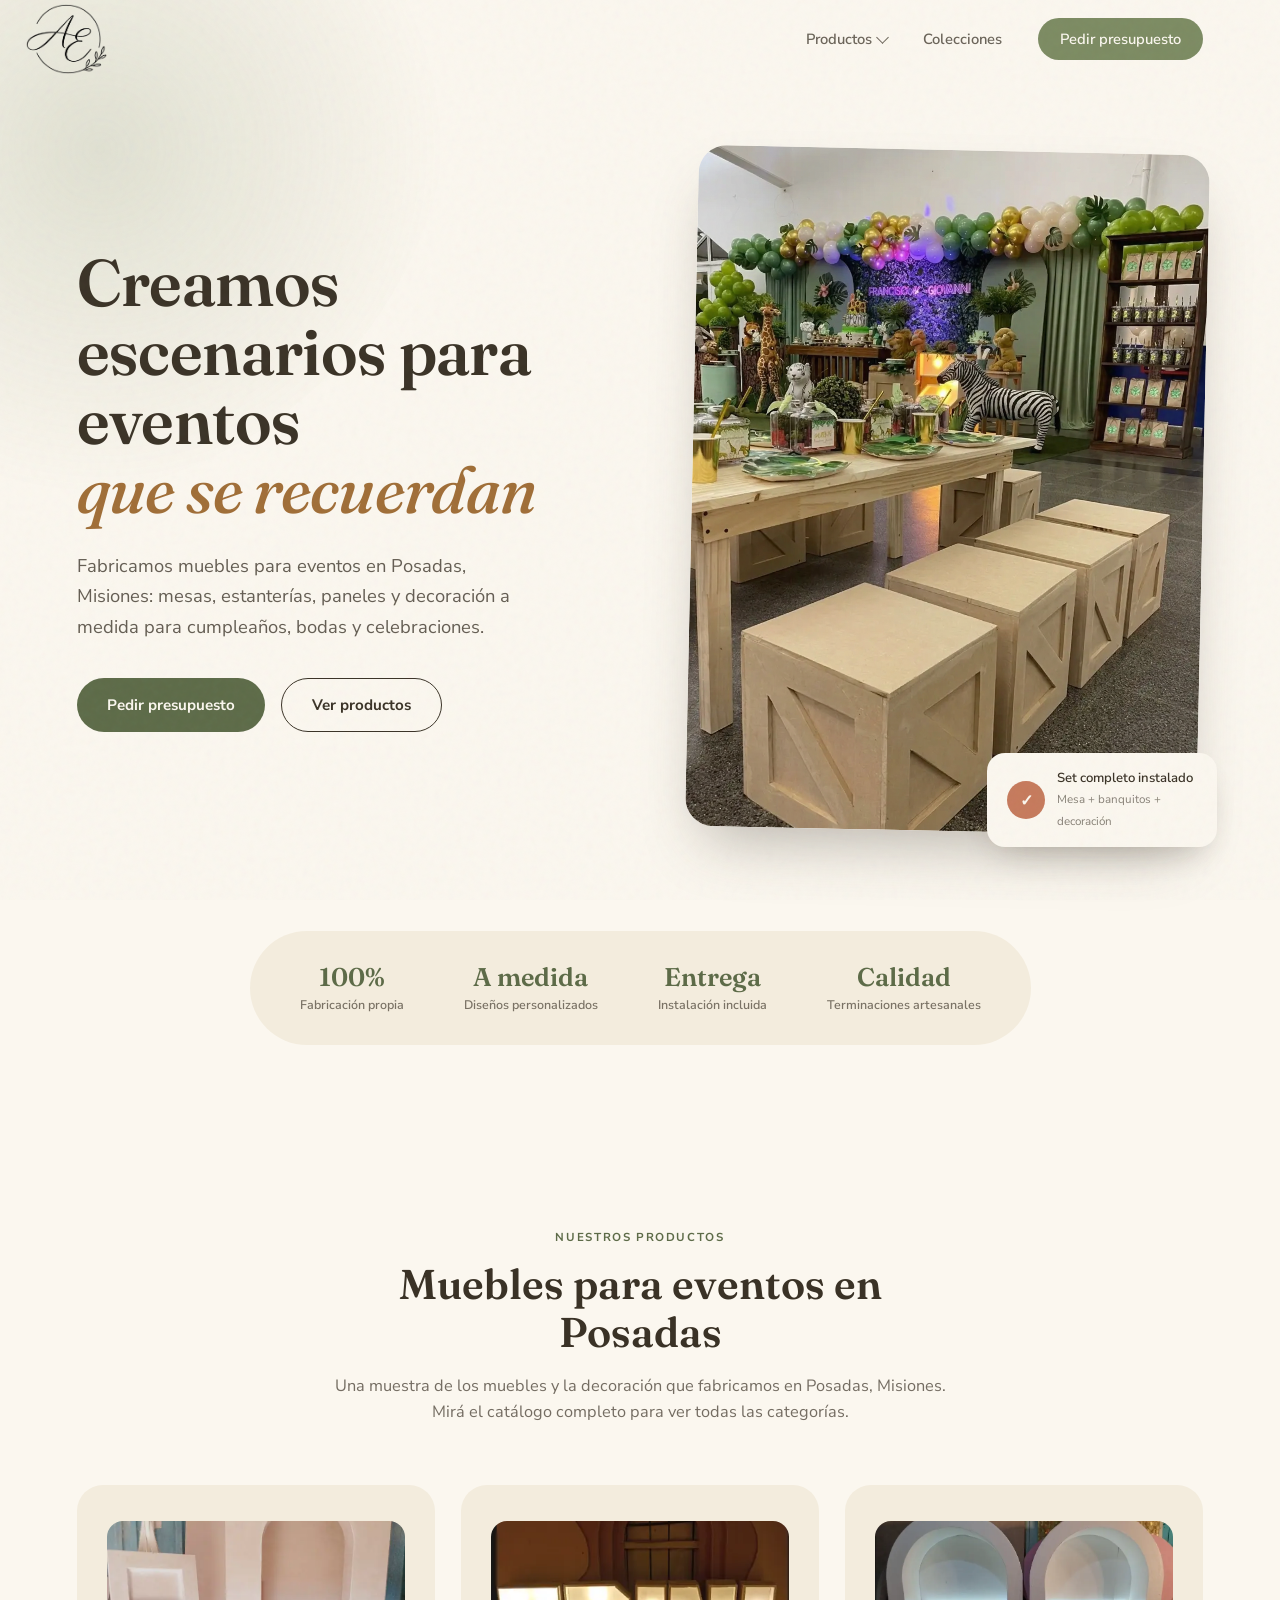
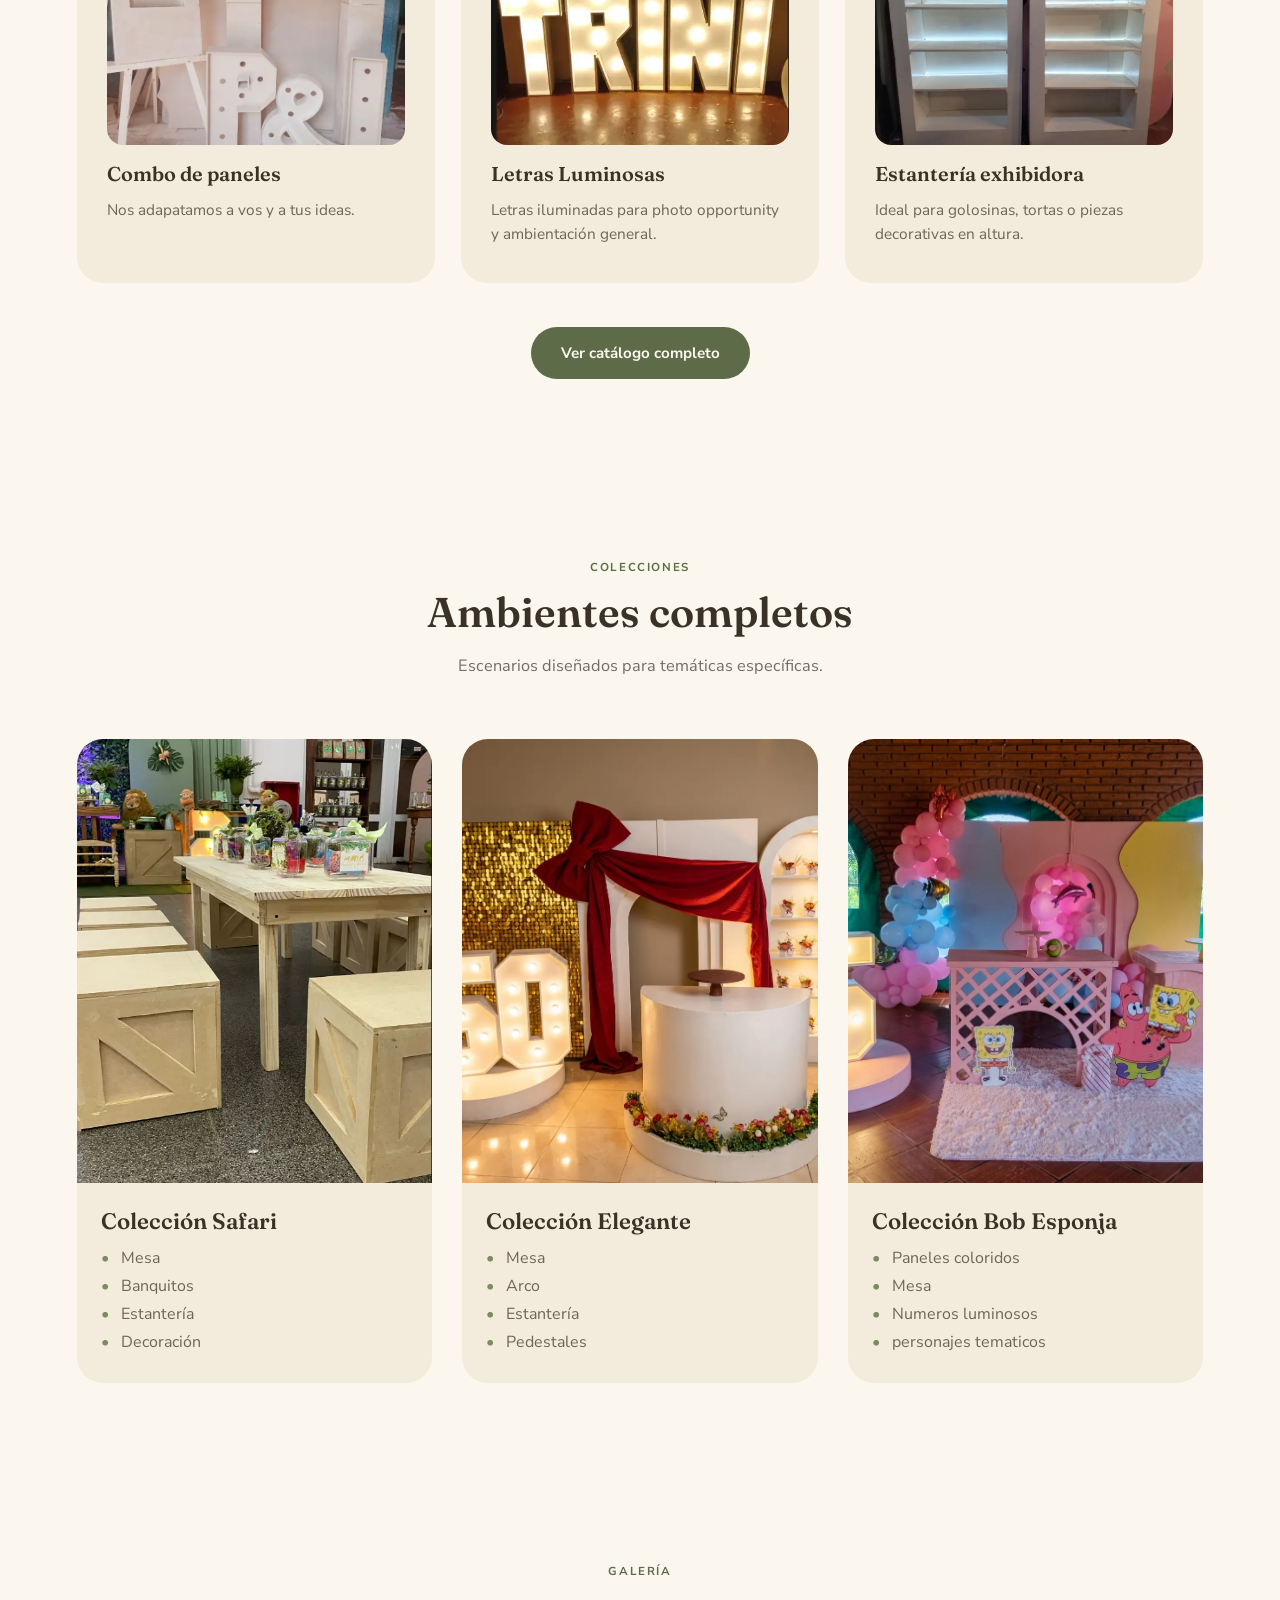
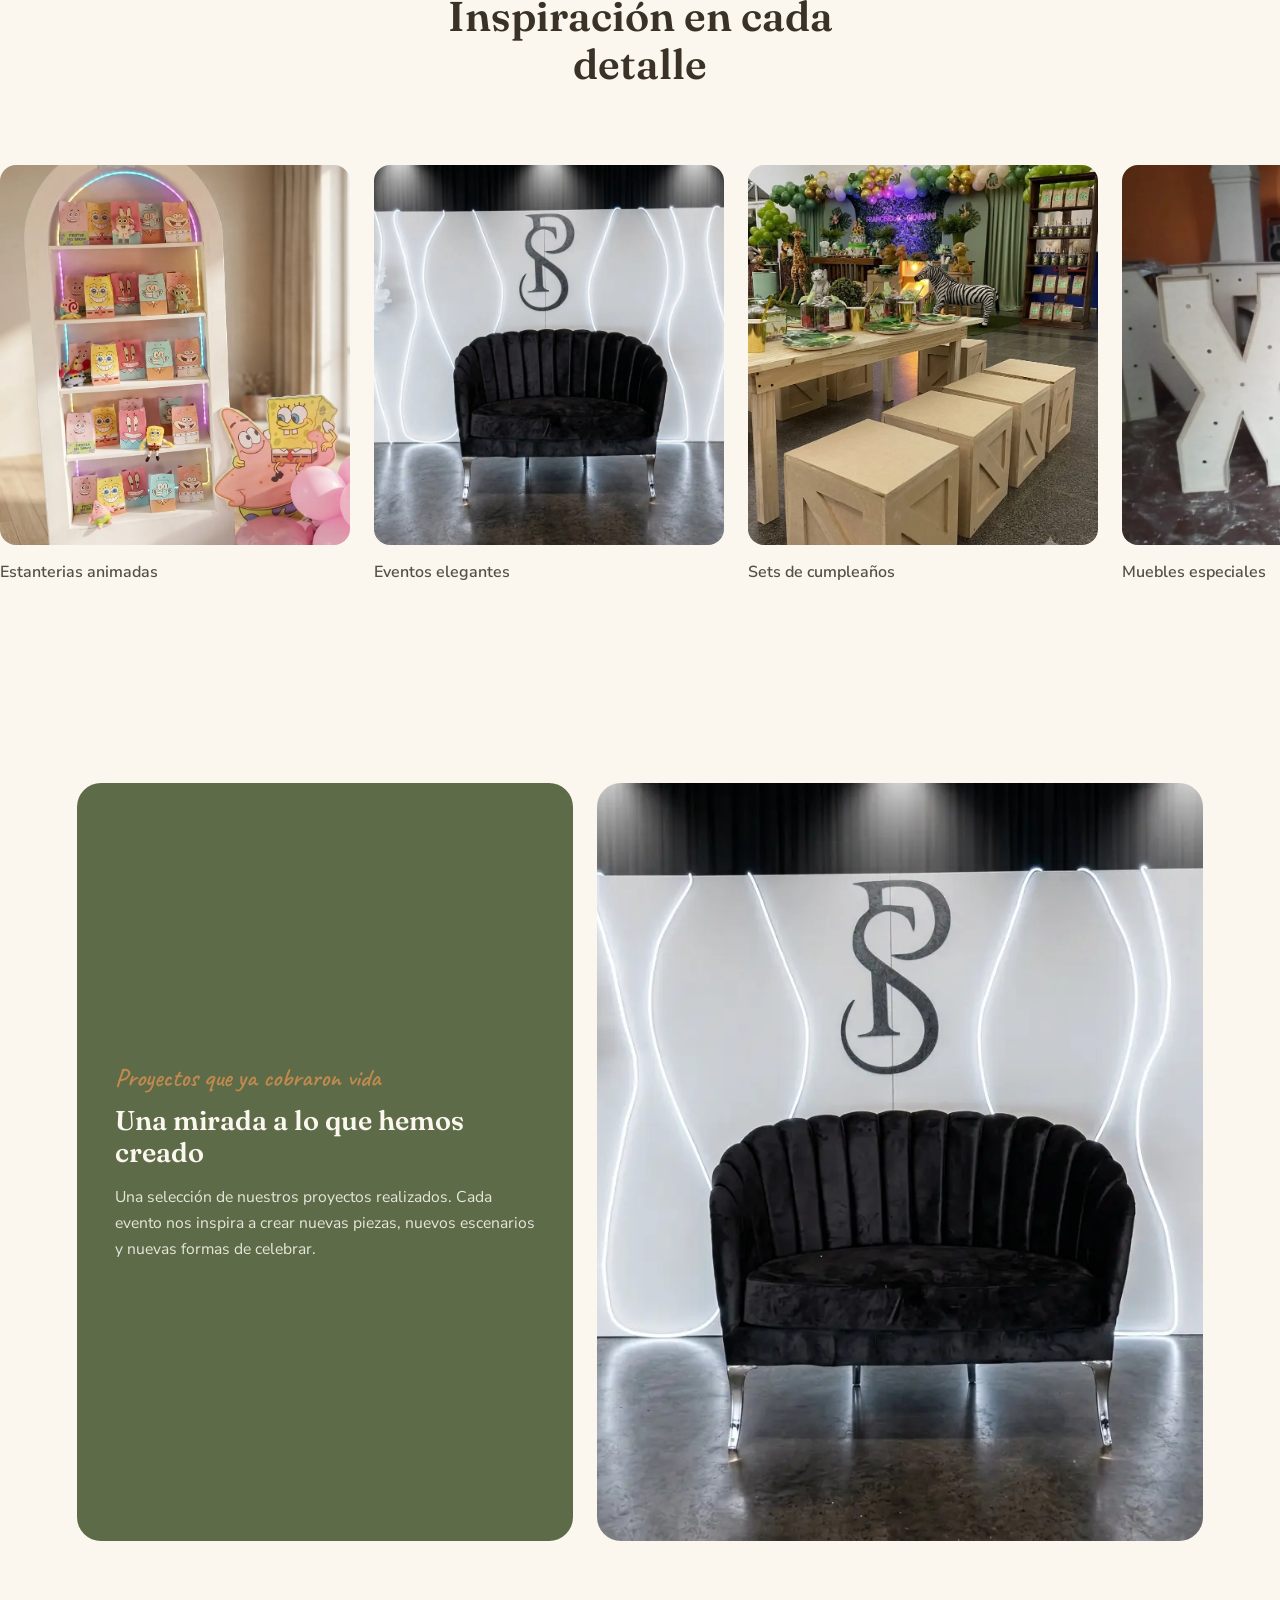
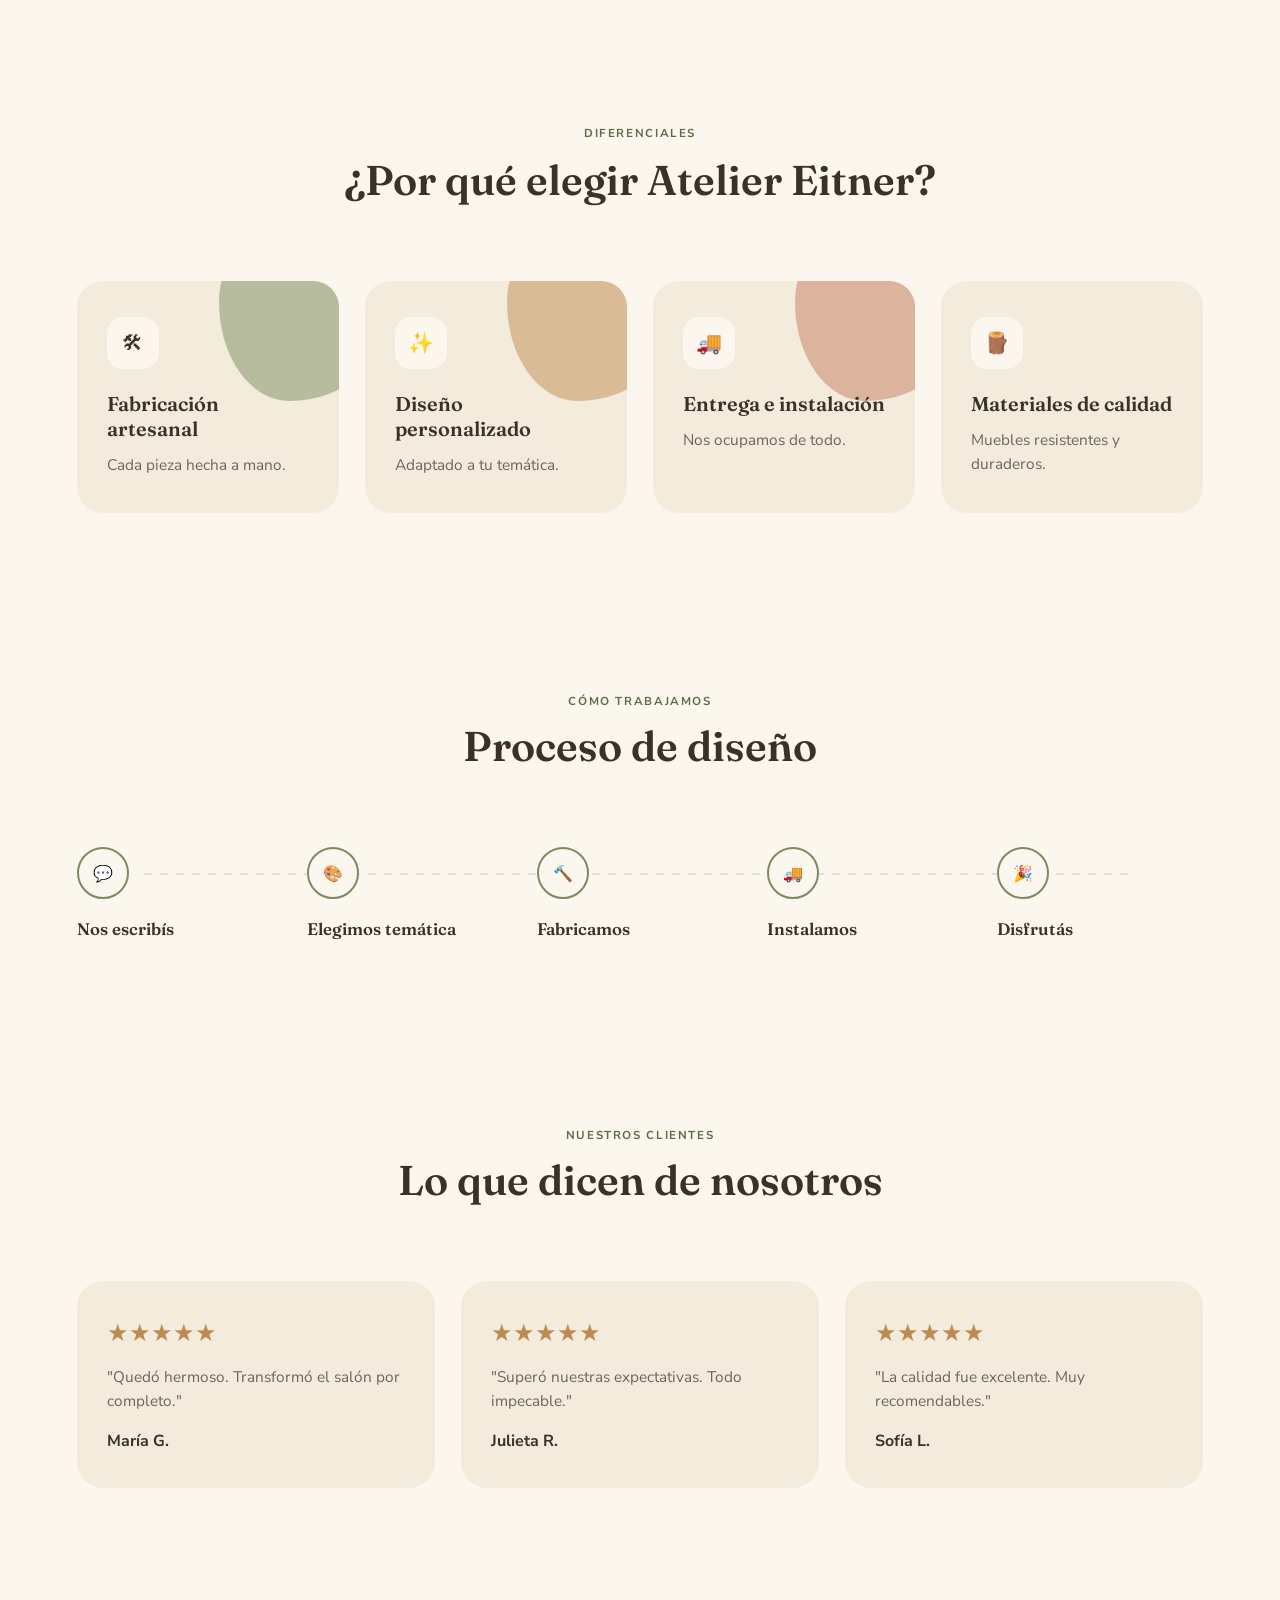
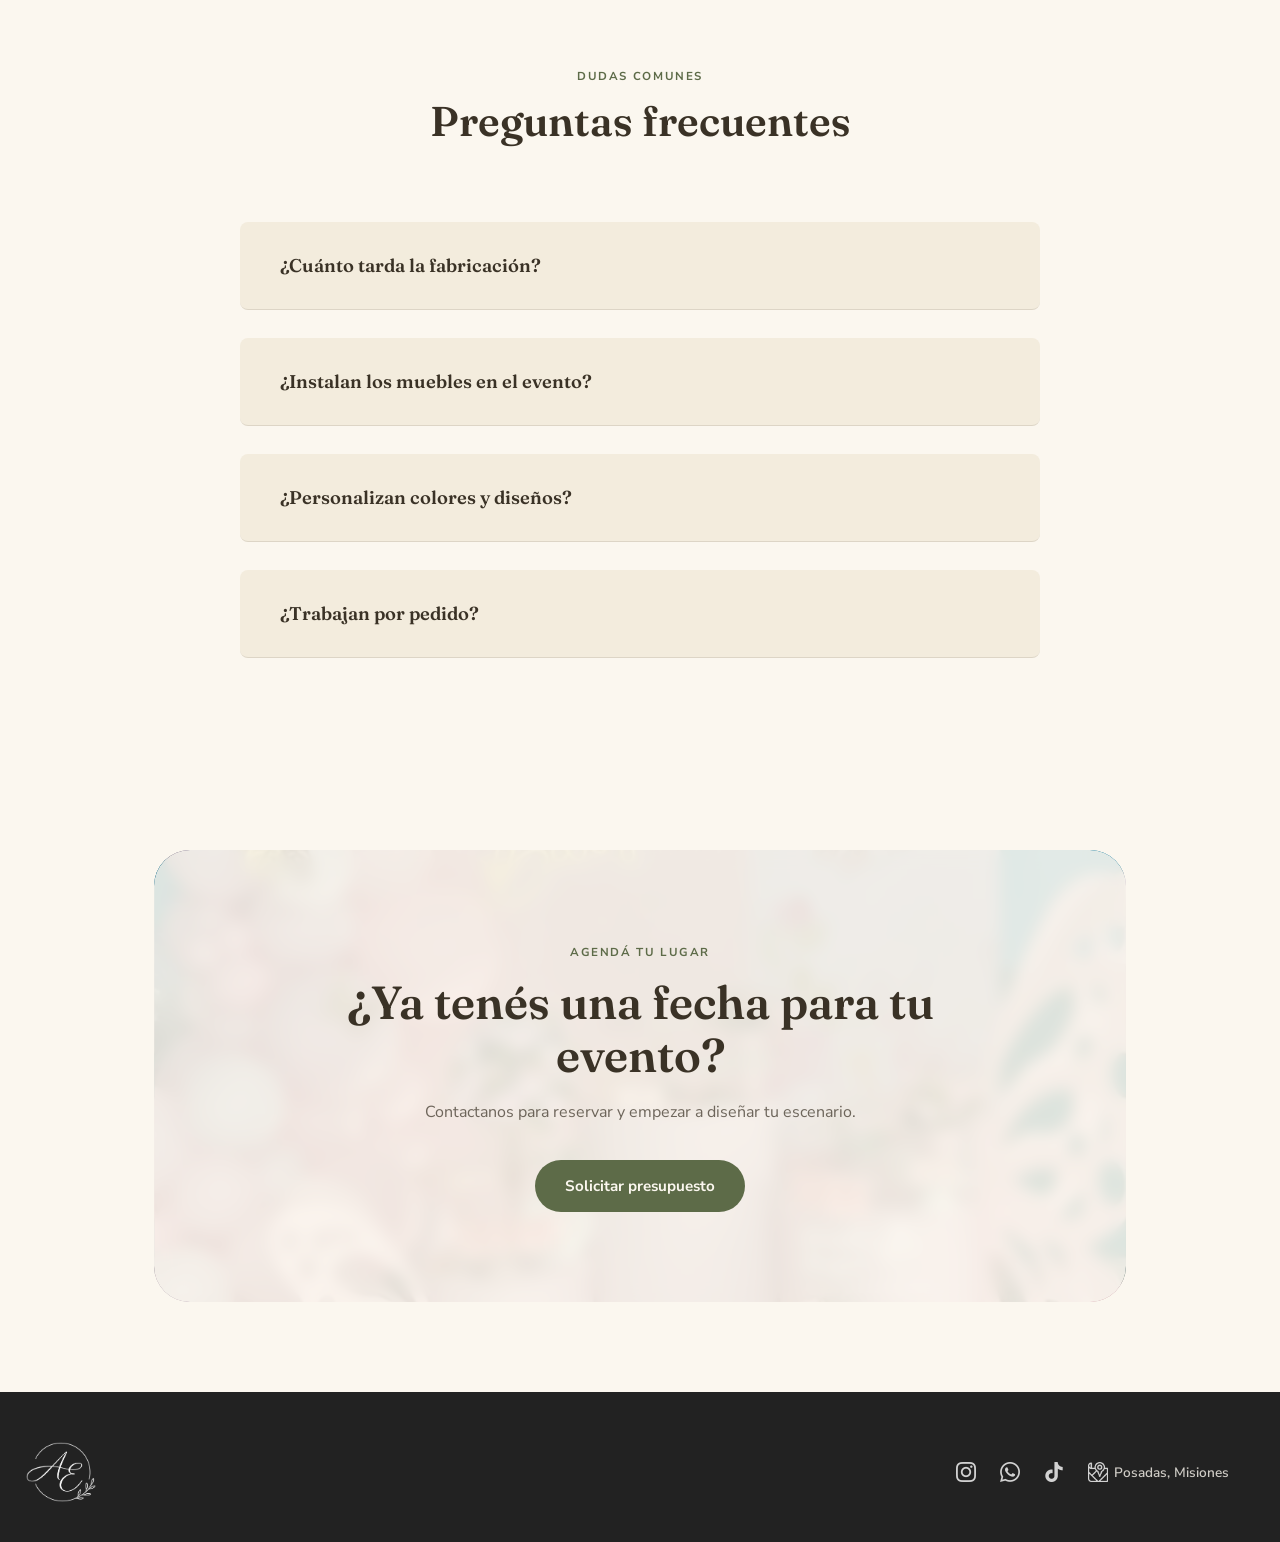
==== commit a929b811: "Merge branch 'master' of https://github.com/Eitnerlucas/AtelierEitner" ====
--- a/index.html
+++ b/index.html
@@ -12,7 +12,89 @@
 
 <meta charset="UTF-8">
 <meta name="viewport" content="width=device-width, initial-scale=1.0">
-<title>Muebles a Medida y Alquiler para Eventos | Atelier Eitner</title>
+<title>Muebles para Eventos en Posadas | Atelier Eitner</title>
+<meta name="description" content="Fabricamos muebles y escenografías para eventos en Posadas, Misiones: mesas candy bar, estanterías, paneles y letras luminosas. Diseño a medida, entrega e instalación incluida.">
+
+<!-- Open Graph / redes sociales -->
+<meta property="og:site_name" content="Atelier Eitner">
+<meta property="og:title" content="Muebles para Eventos en Posadas | Atelier Eitner">
+<meta property="og:description" content="Fabricamos muebles y escenografías para eventos en Posadas, Misiones. Diseño a medida, entrega e instalación incluida.">
+<meta property="og:image" content="https://atelier-eitner.netlify.app/catalogo/SET_safari.webp">
+<meta property="og:url" content="https://atelier-eitner.netlify.app">
+<meta property="og:type" content="website">
+<meta property="og:locale" content="es_AR">
+
+<!-- Twitter Card -->
+<meta name="twitter:card" content="summary_large_image">
+<meta name="twitter:title" content="Muebles para Eventos en Posadas | Atelier Eitner">
+<meta name="twitter:description" content="Fabricamos muebles y escenografías para eventos en Posadas, Misiones.">
+<meta name="twitter:image" content="https://atelier-eitner.netlify.app/catalogo/SET_safari.webp">
+
+<!-- Datos estructurados: negocio local (ayuda en búsquedas "muebles para eventos en Posadas") -->
+<script type="application/ld+json">
+{
+  "@context": "https://schema.org",
+  "@type": "LocalBusiness",
+  "name": "Atelier Eitner",
+  "image": "https://atelier-eitner.netlify.app/catalogo/SET_safari.webp",
+  "url": "https://atelier-eitner.netlify.app",
+  "description": "Fabricación artesanal de muebles y escenografías para eventos: mesas candy bar, estanterías, fondos, paneles y letras luminosas.",
+  "address": {
+    "@type": "PostalAddress",
+    "addressLocality": "Posadas",
+    "addressRegion": "Misiones",
+    "addressCountry": "AR"
+  },
+  "areaServed": "Posadas, Misiones",
+  "priceRange": "$$",
+  "sameAs": [
+    "https://www.instagram.com/DECOC_AR/",
+    "https://www.tiktok.com/@carla.analia.eitn"
+  ]
+}
+</script>
+
+<!-- Datos estructurados: preguntas frecuentes (habilita el desplegable de FAQ en el resultado de Google) -->
+<script type="application/ld+json">
+{
+  "@context": "https://schema.org",
+  "@type": "FAQPage",
+  "mainEntity": [
+    {
+      "@type": "Question",
+      "name": "¿Cuánto tarda la fabricación de los muebles para eventos?",
+      "acceptedAnswer": {
+        "@type": "Answer",
+        "text": "El proceso suele tomar de 7 a 15 días dependiendo de la complejidad de los diseños."
+      }
+    },
+    {
+      "@type": "Question",
+      "name": "¿Instalan los muebles en el lugar del evento?",
+      "acceptedAnswer": {
+        "@type": "Answer",
+        "text": "Sí, nos encargamos de todo el montaje en el lugar del evento."
+      }
+    },
+    {
+      "@type": "Question",
+      "name": "¿Personalizan colores y diseños de los muebles?",
+      "acceptedAnswer": {
+        "@type": "Answer",
+        "text": "Sí, todo el mobiliario es adaptable a la temática y paleta de colores del festejo."
+      }
+    },
+    {
+      "@type": "Question",
+      "name": "¿Trabajan muebles para eventos por pedido?",
+      "acceptedAnswer": {
+        "@type": "Answer",
+        "text": "Sí, trabajamos exclusivamente a pedido para asegurar piezas únicas."
+      }
+    }
+  ]
+}
+</script>
 <link rel="preconnect" href="https://fonts.googleapis.com">
 <link rel="preconnect" href="https://fonts.gstatic.com" crossorigin>
 <link href="https://fonts.googleapis.com/css2?family=Alex+Brush&display=swap" rel="stylesheet">
@@ -26,7 +108,7 @@
 <header>
   <div class="logo">
     <a href="index.html" aria-label="Volver al inicio" title="Volver al inicio">
-      <img src="logos/LOGO.webp" alt="Logo" class="header-logo">
+      <img src="logos/LOGO.webp" alt="Atelier Eitner - Muebles y escenografías para eventos" class="header-logo">
     </a>
   </div>
   <button class="menu-toggle" id="menuToggle" aria-label="Abrir menú">
@@ -57,7 +139,7 @@
   <div class="blob-bg"></div>
   <div class="hero-copy">
     <h1>Creamos escenarios para eventos<br><span class="accent">que se recuerdan</span></h1>
-    <p class="lede">Diseñamos y fabricamos mobiliario artesanal para cumpleaños, bodas y celebraciones.</p>
+    <p class="lede">Fabricamos muebles para eventos en Posadas, Misiones: mesas, estanterías, paneles y decoración a medida para cumpleaños, bodas y celebraciones.</p>
     <div class="hero-actions">
       <a href="#contacto" class="btn btn-primary">Pedir presupuesto</a>
       <a href="#productos" class="btn btn-ghost">Ver productos</a>
@@ -86,8 +168,8 @@
 <section id="productos" class="centered fade-up">
   <div class="section-head">
     <span class="eyebrow-txt">Nuestros productos</span>
-    <h2>Mobiliario para tu evento</h2>
-    <p>Una muestra de lo que fabricamos. Mirá el catálogo completo para ver todas las categorías.</p>
+    <h2>Muebles para eventos en Posadas</h2>
+    <p>Una muestra de los muebles y la decoración que fabricamos en Posadas, Misiones. Mirá el catálogo completo para ver todas las categorías.</p>
   </div>
   <div class="cards cards-3 cards-pairs" id="featuredGrid">
 
@@ -157,21 +239,21 @@
   </div>
   <div class="carousel-container" id="galleryCarousel">
     <div class="carousel-track">
-      <div class="carousel-item"><img src="catalogo/mueble.webp" alt="Inspiración"><p>Estanterias animadas</p></div>
-      <div class="carousel-item"><img src="catalogo/SET_fondoluces.webp" alt="Inspiración"><p>Eventos elegantes</p></div>
-      <div class="carousel-item"><img src="catalogo/SET_safari.webp" alt="Inspiración"><p>Sets de cumpleaños</p></div>
-      <div class="carousel-item"><img src="catalogo/letras-luminosas.webp" alt="Inspiración"><p>Muebles especiales</p></div>
-      <div class="carousel-item"><img src="catalogo/SET_cincuenta-anos.webp" alt="Inspiración"><p>Ambientes temáticos</p></div>
-      <div class="carousel-item"><img src="catalogo/mesas y muebles (6).webp" alt="Inspiración"><p>Muebles únicos</p></div>
-      <div class="carousel-item"><img src="catalogo/estanterias y exhibidores.webp" alt="Inspiración"><p>Estanterías a medida</p></div>
+      <div class="carousel-item"><img src="catalogo/mueble.webp" alt="Estantería animada para eventos"><p>Estanterias animadas</p></div>
+      <div class="carousel-item"><img src="catalogo/SET_fondoluces.webp" alt="Panel de fondo con luces para eventos elegantes"><p>Eventos elegantes</p></div>
+      <div class="carousel-item"><img src="catalogo/SET_safari.webp" alt="Set de muebles temática safari para cumpleaños"><p>Sets de cumpleaños</p></div>
+      <div class="carousel-item"><img src="catalogo/letras-luminosas.webp" alt="Letras luminosas decorativas para eventos"><p>Muebles especiales</p></div>
+      <div class="carousel-item"><img src="catalogo/SET_cincuenta-anos.webp" alt="Ambiente elegante para festejo de 50 años"><p>Ambientes temáticos</p></div>
+      <div class="carousel-item"><img src="catalogo/mesas y muebles (6).webp" alt="Mesa artesanal para eventos"><p>Muebles únicos</p></div>
+      <div class="carousel-item"><img src="catalogo/estanterias y exhibidores.webp" alt="Estantería exhibidora a medida para eventos"><p>Estanterías a medida</p></div>
       
-      <div class="carousel-item"><img src="catalogo/mueble.webp" alt="Inspiración"><p>Estilos rústicos</p></div>
-      <div class="carousel-item"><img src="catalogo/SET_fondoluces.webp" alt="Inspiración"><p>Eventos elegantes</p></div>
-      <div class="carousel-item"><img src="catalogo/SET_safari.webp" alt="Inspiración"><p>Sets de cumpleaños</p></div>
-      <div class="carousel-item"><img src="catalogo/letras-luminosas.webp" alt="Inspiración"><p>Muebles especiales</p></div>
-      <div class="carousel-item"><img src="catalogo/SET_cincuenta-anos.webp" alt="Inspiración"><p>Ambientes temáticos</p></div>
-      <div class="carousel-item"><img src="catalogo/mesas y muebles (6).webp" alt="Inspiración"><p>Muebles únicos</p></div>
-      <div class="carousel-item"><img src="catalogo/estanterias y exhibidores.webp" alt="Inspiración"><p>Estanterías a medida</p></div>
+      <div class="carousel-item"><img src="catalogo/mueble.webp" alt="Mueble artesanal de estilo rústico para eventos"><p>Estilos rústicos</p></div>
+      <div class="carousel-item"><img src="catalogo/SET_fondoluces.webp" alt="Panel de fondo con luces para eventos elegantes"><p>Eventos elegantes</p></div>
+      <div class="carousel-item"><img src="catalogo/SET_safari.webp" alt="Set de muebles temática safari para cumpleaños"><p>Sets de cumpleaños</p></div>
+      <div class="carousel-item"><img src="catalogo/letras-luminosas.webp" alt="Letras luminosas decorativas para eventos"><p>Muebles especiales</p></div>
+      <div class="carousel-item"><img src="catalogo/SET_cincuenta-anos.webp" alt="Ambiente elegante para festejo de 50 años"><p>Ambientes temáticos</p></div>
+      <div class="carousel-item"><img src="catalogo/mesas y muebles (6).webp" alt="Mesa artesanal para eventos"><p>Muebles únicos</p></div>
+      <div class="carousel-item"><img src="catalogo/estanterias y exhibidores.webp" alt="Estantería exhibidora a medida para eventos"><p>Estanterías a medida</p></div>
     </div>
   </div>
 </section>
@@ -322,7 +404,7 @@
 </section>
 
 <footer>
-  <div class="logo"><img src="logos/LOGO.webp" alt="Logo" class="footer-logo"></div>
+  <div class="logo"><img src="logos/LOGO.webp" alt="Atelier Eitner - Muebles y escenografías para eventos" class="footer-logo"></div>
   <div class="foot-links">
     <a href="https://www.instagram.com/DECOC_AR/" target="_blank" rel="noopener noreferrer"><img src="logos/instagram.webp" alt="Instagram" class="social-icon"></a>
     <a href="https://wa.me/5493765229332?text=Hola!%20Quería%20consultar%20por%20sus%20productos" target="_blank" rel="noopener noreferrer">
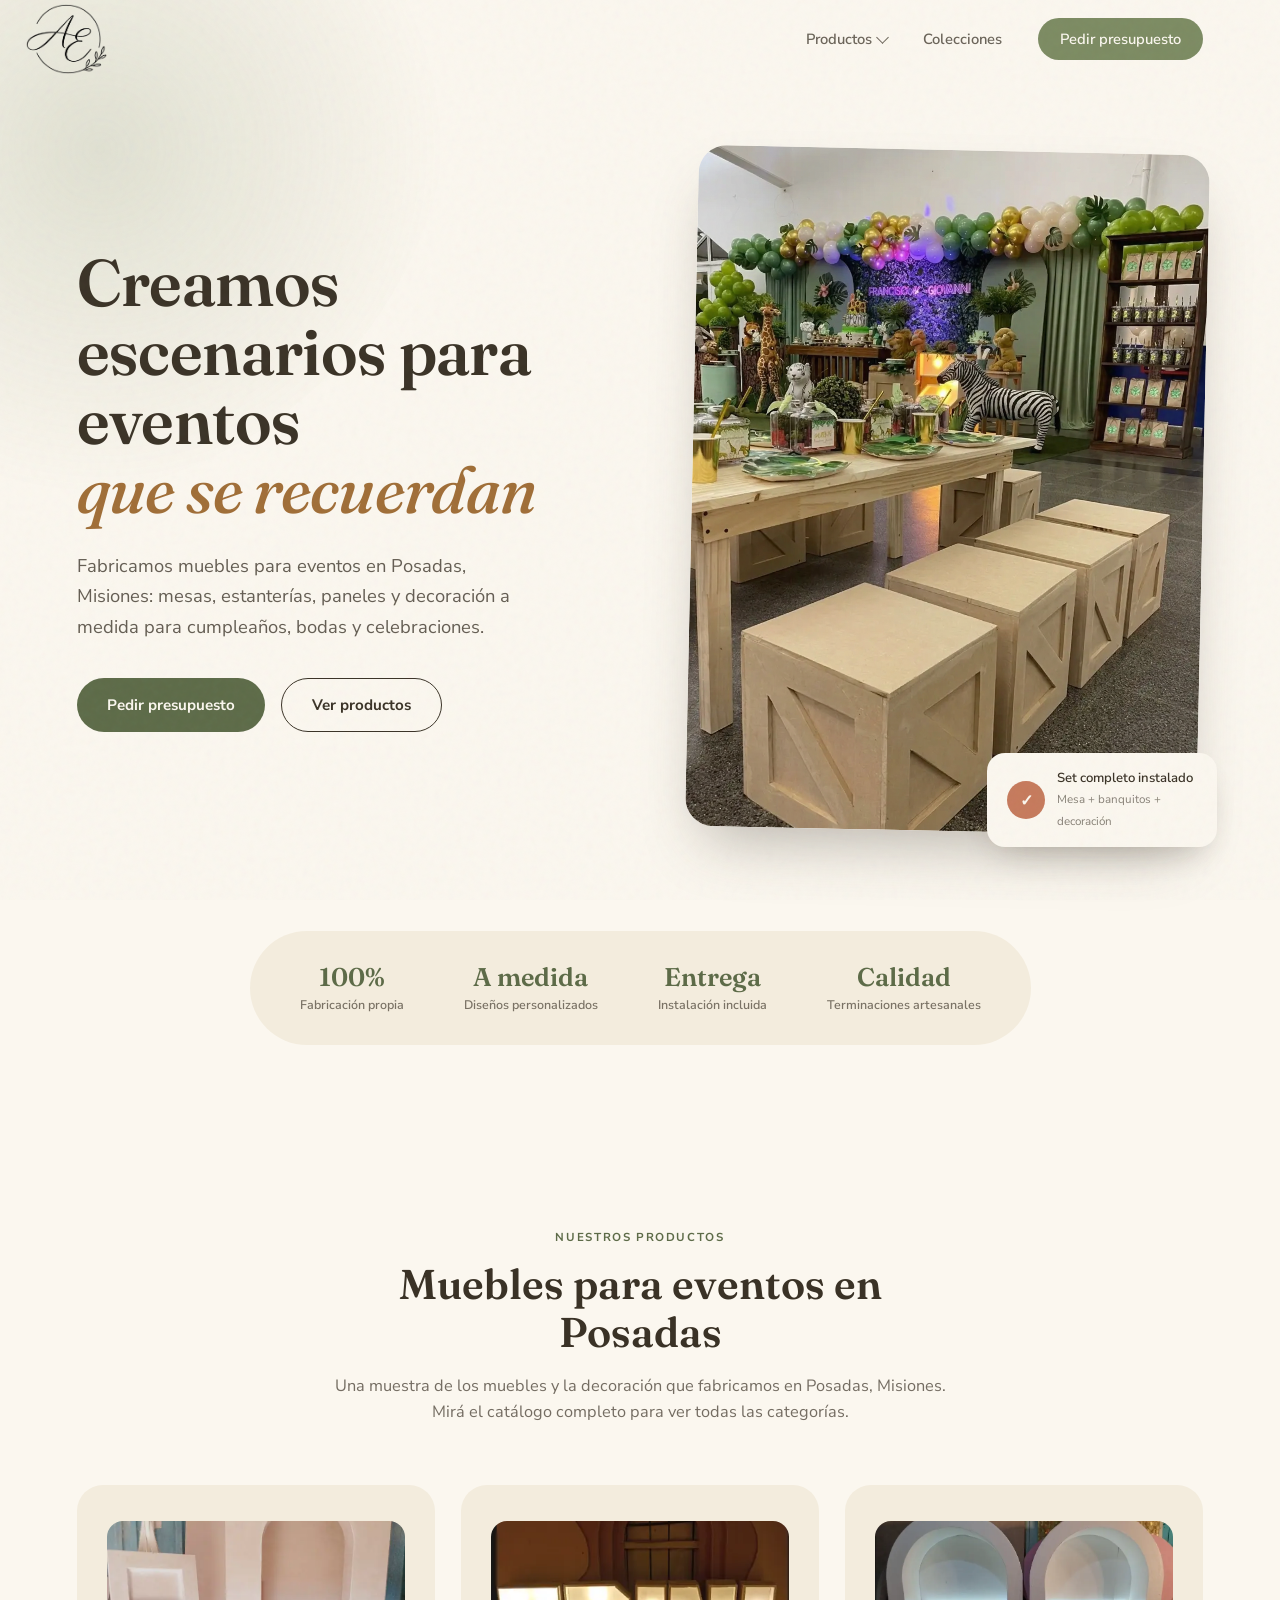
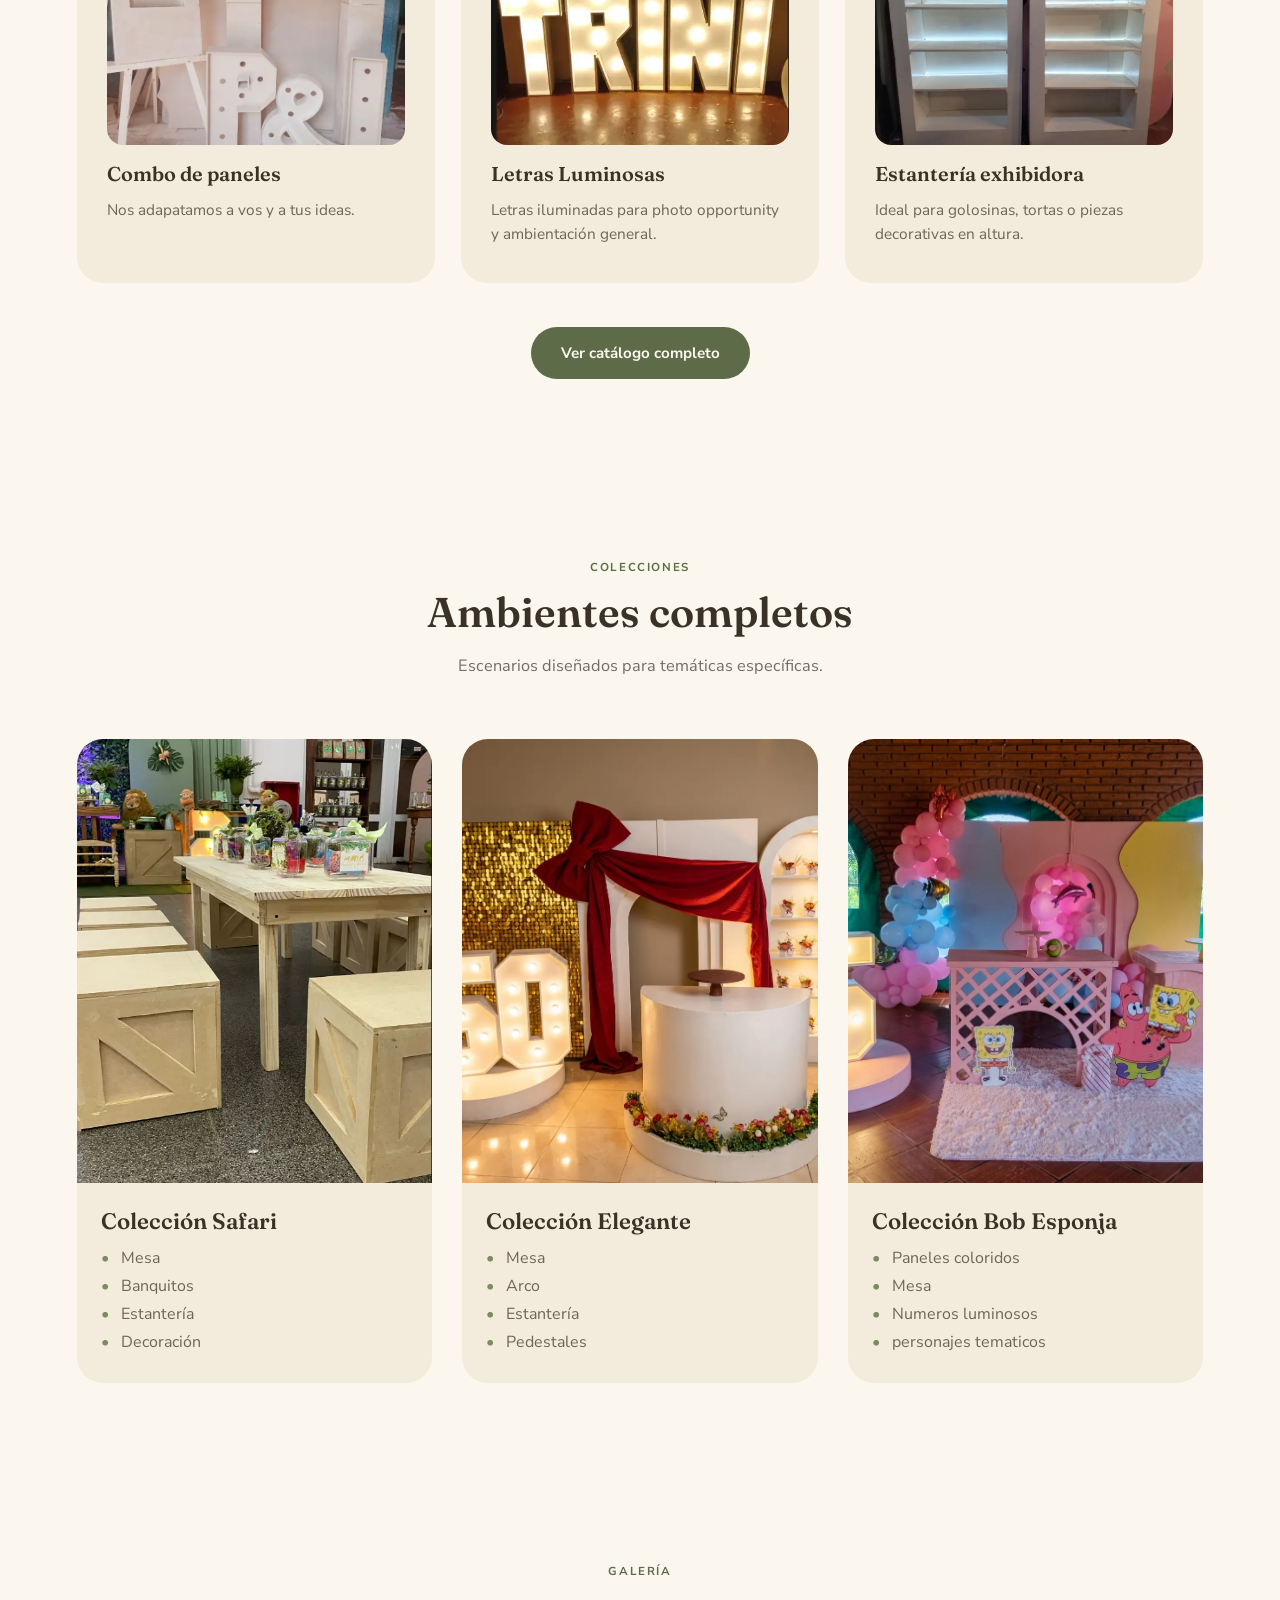
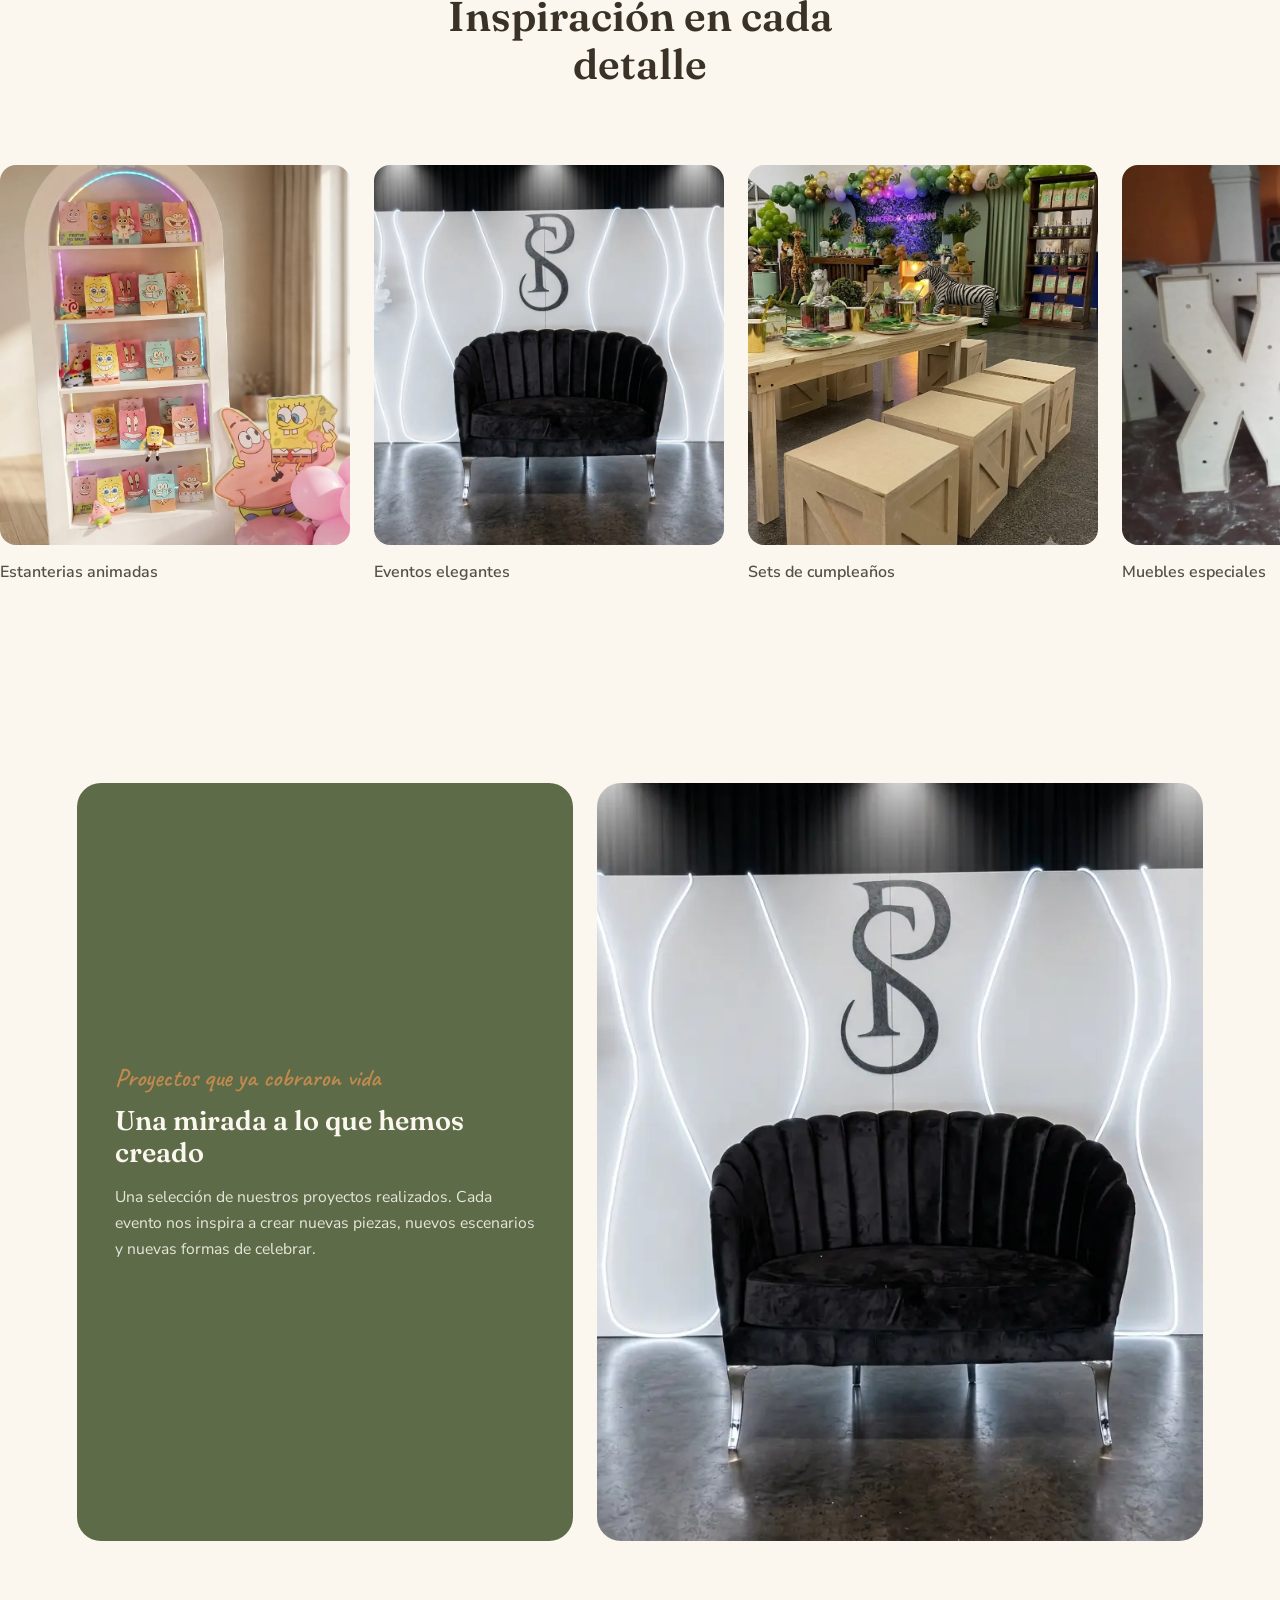
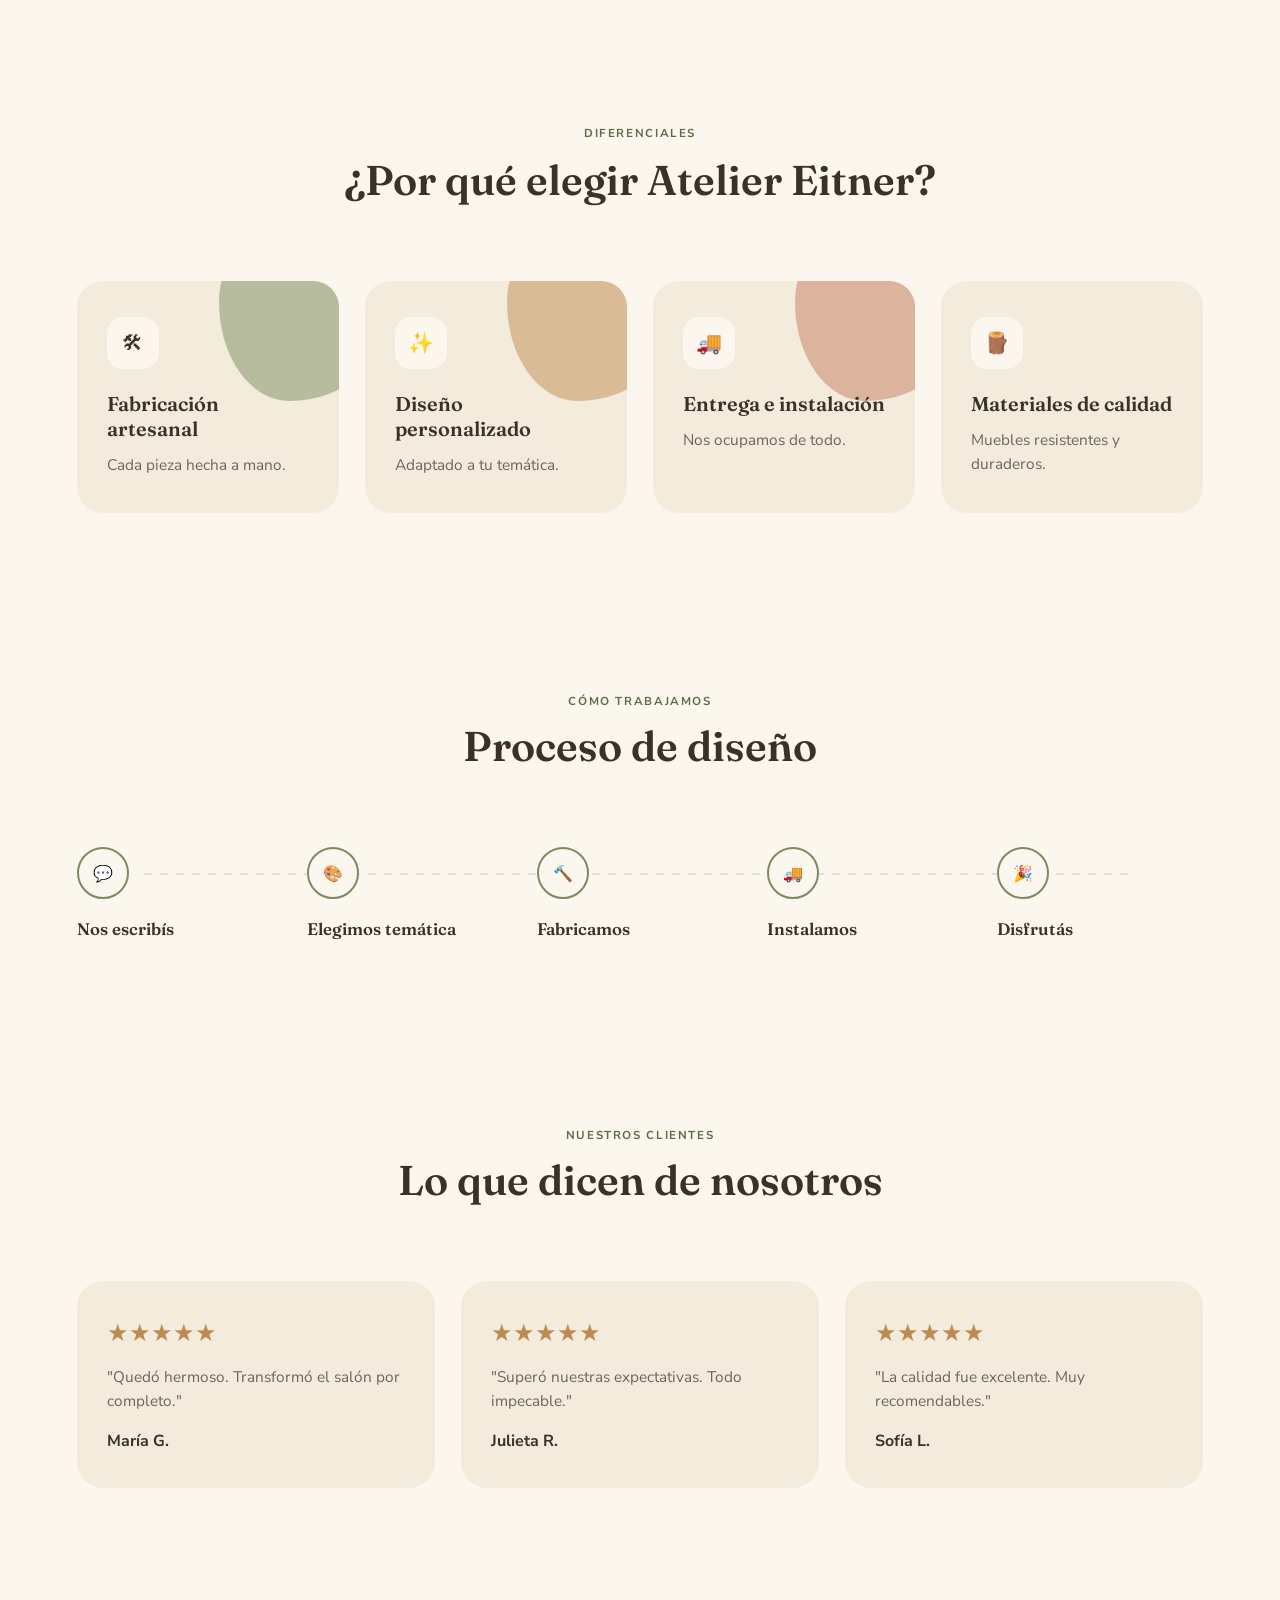
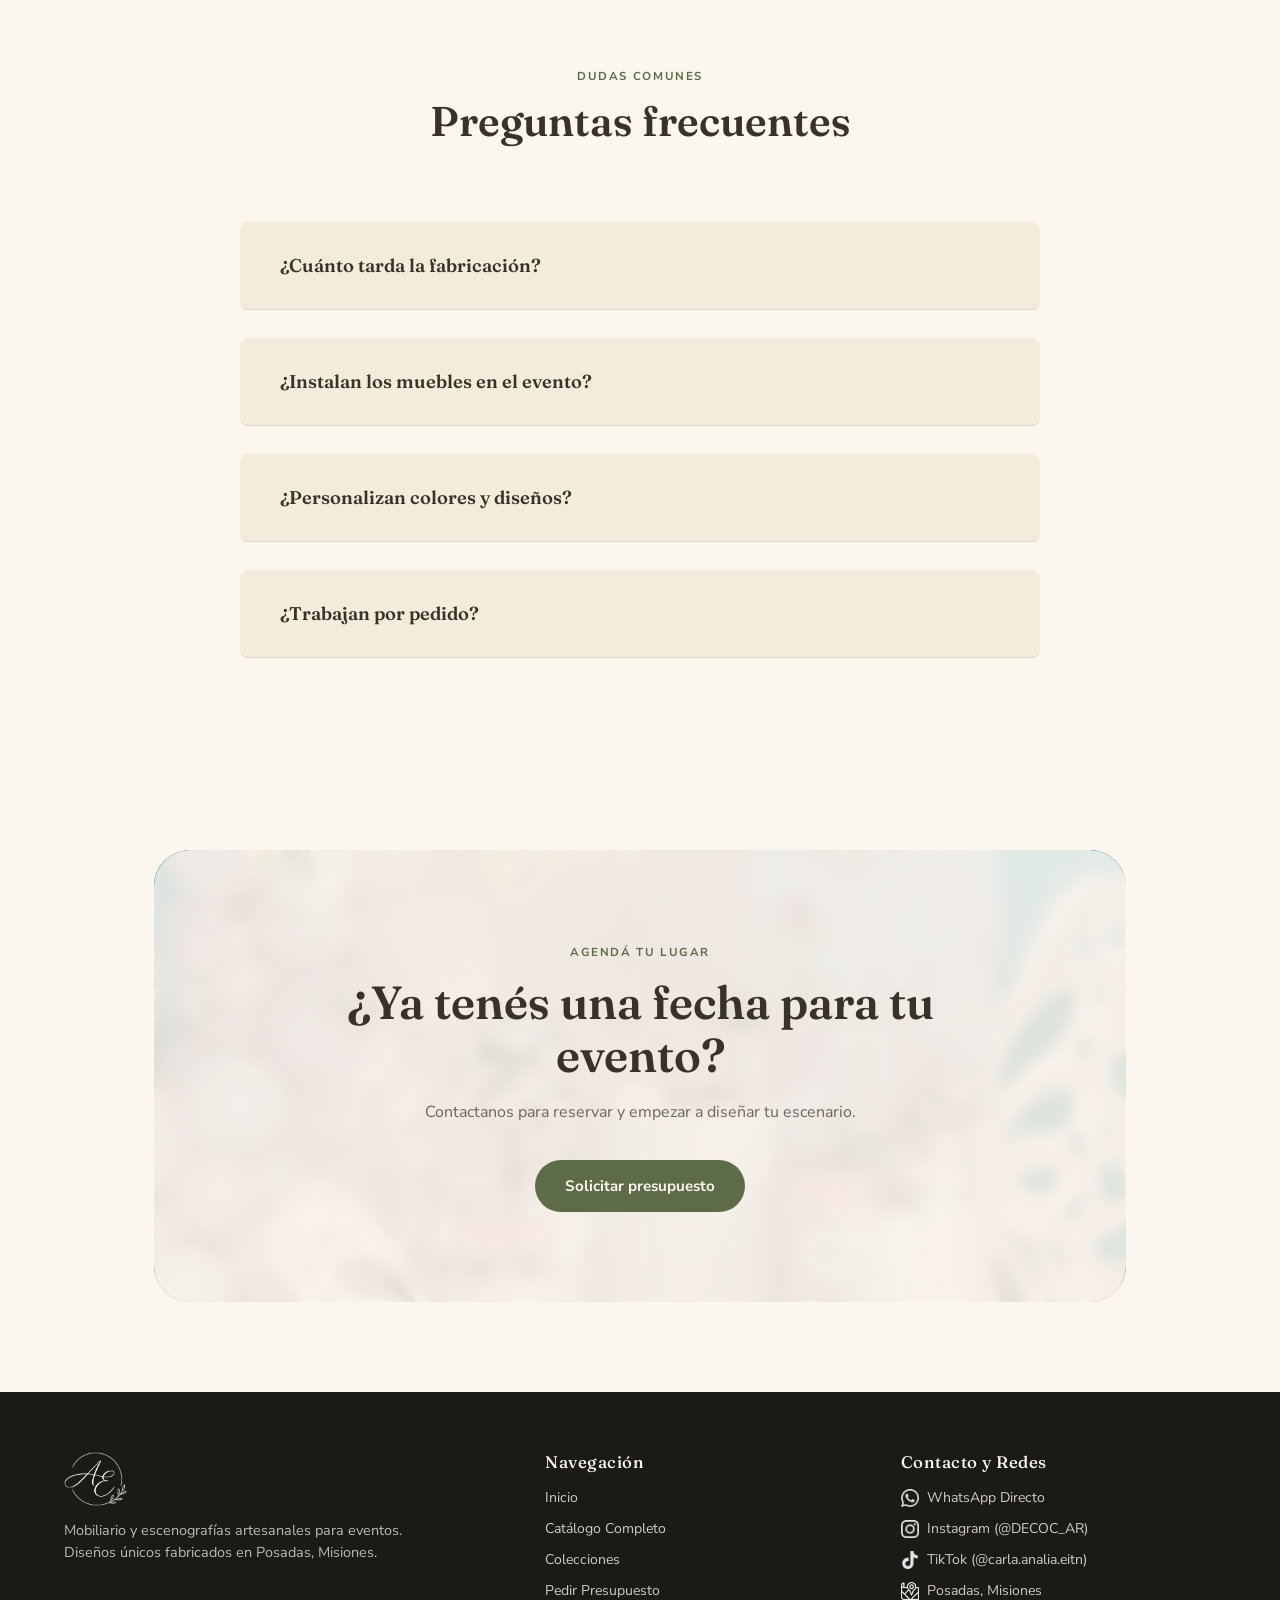
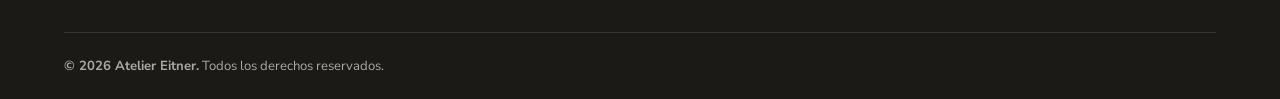
==== commit 57755159: "feat: panel admin de catalogo con Supabase, mejoras en footer legal y responsive" ====
--- a/index.html
+++ b/index.html
@@ -12,7 +12,7 @@
 
 <meta charset="UTF-8">
 <meta name="viewport" content="width=device-width, initial-scale=1.0">
-<title>Muebles para Eventos en Posadas | Atelier Eitner</title>
+<title>Muebles a Medida y Alquiler para Eventos | Atelier Eitner</title>
 <meta name="description" content="Fabricamos muebles y escenografías para eventos en Posadas, Misiones: mesas candy bar, estanterías, paneles y letras luminosas. Diseño a medida, entrega e instalación incluida.">
 
 <!-- Open Graph / redes sociales -->
@@ -26,7 +26,7 @@
 
 <!-- Twitter Card -->
 <meta name="twitter:card" content="summary_large_image">
-<meta name="twitter:title" content="Muebles para Eventos en Posadas | Atelier Eitner">
+<meta name="twitter:title" content="Muebles a Medida y Alquiler para Eventos | Atelier Eitner">
 <meta name="twitter:description" content="Fabricamos muebles y escenografías para eventos en Posadas, Misiones.">
 <meta name="twitter:image" content="https://atelier-eitner.netlify.app/catalogo/SET_safari.webp">
 
@@ -404,15 +404,45 @@
 </section>
 
 <footer>
-  <div class="logo"><img src="logos/LOGO.webp" alt="Atelier Eitner - Muebles y escenografías para eventos" class="footer-logo"></div>
-  <div class="foot-links">
-    <a href="https://www.instagram.com/DECOC_AR/" target="_blank" rel="noopener noreferrer"><img src="logos/instagram.webp" alt="Instagram" class="social-icon"></a>
-    <a href="https://wa.me/5493765229332?text=Hola!%20Quería%20consultar%20por%20sus%20productos" target="_blank" rel="noopener noreferrer">
-      <img src="logos/whatsapp.webp" alt="WhatsApp" class="social-icon"></a>
-    <a href="https://www.tiktok.com/@carla.analia.eitn" target="_blank" rel="noopener noreferrer"><img src="logos/tiktok.webp" alt="TikTok" class="social-icon"></a>
-    <a href="https://www.google.com/maps/search/?api=1&query=Posadas,+Misiones" target="_blank" rel="noopener noreferrer">
-      <img src="logos/map_418760.webp" alt="Map" class="social-icon"> Posadas, Misiones
-    </a>
+  <div class="footer-main">
+    <div class="footer-brand">
+      <div class="logo">
+        <a href="index.html" aria-label="Inicio">
+          <img src="logos/LOGO.webp" alt="Atelier Eitner - Muebles y escenografías para eventos" class="footer-logo">
+        </a>
+      </div>
+      <p class="footer-desc">Mobiliario y escenografías artesanales para eventos. Diseños únicos fabricados en Posadas, Misiones.</p>
+    </div>
+
+    <div class="footer-col">
+      <h4>Navegación</h4>
+      <a href="index.html">Inicio</a>
+      <a href="catalogo.html">Catálogo Completo</a>
+      <a href="index.html#colecciones">Colecciones</a>
+      <a href="index.html#contacto">Pedir Presupuesto</a>
+    </div>
+
+    <div class="footer-col">
+      <h4>Contacto y Redes</h4>
+      <a href="https://wa.me/5493765229332?text=Hola!%20Quería%20consultar%20por%20sus%20productos" target="_blank" rel="noopener noreferrer">
+        <img src="logos/whatsapp.webp" alt="WhatsApp" class="social-icon"> WhatsApp Directo
+      </a>
+      <a href="https://www.instagram.com/DECOC_AR/" target="_blank" rel="noopener noreferrer">
+        <img src="logos/instagram.webp" alt="Instagram" class="social-icon"> Instagram (@DECOC_AR)
+      </a>
+      <a href="https://www.tiktok.com/@carla.analia.eitn" target="_blank" rel="noopener noreferrer">
+        <img src="logos/tiktok.webp" alt="TikTok" class="social-icon"> TikTok (@carla.analia.eitn)
+      </a>
+      <a href="https://www.google.com/maps/search/?api=1&query=Posadas,+Misiones" target="_blank" rel="noopener noreferrer">
+        <img src="logos/map_418760.webp" alt="Ubicación" class="social-icon"> Posadas, Misiones
+      </a>
+    </div>
+  </div>
+
+  <div class="footer-bottom">
+    <div>
+      <p><strong>© 2026 Atelier Eitner.</strong> Todos los derechos reservados.</p>
+    </div>
   </div>
 </footer>
 
--- a/proyectt.css
+++ b/proyectt.css
@@ -693,40 +693,105 @@
   }
   .cta-row{display:flex;gap:16px;justify-content:center;flex-wrap:wrap;}
 
-  footer{
-    background:#222222; /* fondo oscuro */
-    color:var(--paper); /* texto claro */
-    padding:clamp(24px,6vw,50px) clamp(16px,4vw,6vw) clamp(20px,4vw,40px) clamp(16px,4vw,2vw);
-    display:flex;justify-content:space-between;align-items:center;
-    gap:clamp(8px,2.5vw,16px);
-    flex-wrap:nowrap; /* forzar una sola fila */
-  }
-  footer .logo img.footer-logo{
-    height:clamp(32px,7vw,60px); width:auto;
-    filter: brightness(0) invert(1); /* logo blanco */
-  }
-  footer .foot-links{
-    display:flex;
-    gap:clamp(8px,2.5vw,24px);
-    flex-wrap:nowrap;
-  }
-  footer .foot-links a{
-    color:var(--paper);
-    font-size:clamp(0.62rem,2vw,0.85rem);
-    font-weight:600;
-    opacity:0.8;
-    display:flex;align-items:center;
-    gap:6px;
-    white-space:nowrap;
-  }
-  footer .foot-links a:hover{opacity:1;}
-  .social-icon{
-    width:20px;height:20px;
-    filter: brightness(0) invert(1); /* iconos claros */
-  }
-  
-  @media (max-width:340px){
-    footer{ flex-wrap:wrap; justify-content:center; text-align:center; }
+  /* ===== FOOTER Y DERECHOS RESERVADOS ===== */
+  footer {
+    background: #1c1a17;
+    color: var(--paper);
+    padding: clamp(36px, 5vw, 60px) clamp(20px, 5vw, 80px) 24px;
+    display: flex;
+    flex-direction: column;
+    gap: 32px;
+  }
+  footer .footer-main {
+    display: grid;
+    grid-template-columns: 1.4fr 1fr 1fr;
+    gap: 40px;
+    align-items: start;
+  }
+  @media (max-width: 820px) {
+    footer .footer-main {
+      grid-template-columns: 1fr;
+      gap: 28px;
+    }
+  }
+  footer .footer-brand {
+    display: flex;
+    flex-direction: column;
+    gap: 14px;
+  }
+  footer .logo img.footer-logo {
+    height: clamp(38px, 6vw, 54px);
+    width: auto;
+    filter: brightness(0) invert(1);
+  }
+  footer .footer-desc {
+    font-size: 0.9rem;
+    color: rgba(251, 247, 239, 0.72);
+    line-height: 1.5;
+    max-width: 340px;
+  }
+  footer .footer-col {
+    display: flex;
+    flex-direction: column;
+    gap: 12px;
+  }
+  footer .footer-col h4 {
+    font-family: 'Fraunces', serif;
+    font-size: 1.05rem;
+    color: var(--paper);
+    margin-bottom: 4px;
+    font-weight: 500;
+    letter-spacing: 0.5px;
+  }
+  footer .footer-col a {
+    color: rgba(251, 247, 239, 0.8);
+    text-decoration: none;
+    font-size: 0.88rem;
+    transition: opacity 0.2s ease, transform 0.2s ease;
+    display: inline-flex;
+    align-items: center;
+    gap: 8px;
+  }
+  footer .footer-col a:hover {
+    opacity: 1;
+    color: #ffffff;
+    transform: translateX(3px);
+  }
+  footer .social-icon {
+    width: 18px;
+    height: 18px;
+    filter: brightness(0) invert(1);
+    opacity: 0.9;
+  }
+  footer .footer-bottom {
+    border-top: 1px solid rgba(251, 247, 239, 0.12);
+    padding-top: 24px;
+    display: flex;
+    justify-content: space-between;
+    align-items: center;
+    flex-wrap: wrap;
+    gap: 16px;
+    font-size: 0.82rem;
+    color: rgba(251, 247, 239, 0.65);
+  }
+  footer .footer-bottom p {
+    margin: 0;
+    line-height: 1.4;
+  }
+  footer .footer-legal-notice {
+    font-size: 0.78rem;
+    color: rgba(251, 247, 239, 0.45);
+    max-width: 520px;
+    line-height: 1.4;
+  }
+  footer .admin-link {
+    color: rgba(251, 247, 239, 0.35);
+    text-decoration: none;
+    font-size: 0.75rem;
+    transition: color 0.2s ease;
+  }
+  footer .admin-link:hover {
+    color: rgba(251, 247, 239, 0.8);
   }
 
   @media (prefers-reduced-motion: reduce){ html{scroll-behavior:auto;} }
